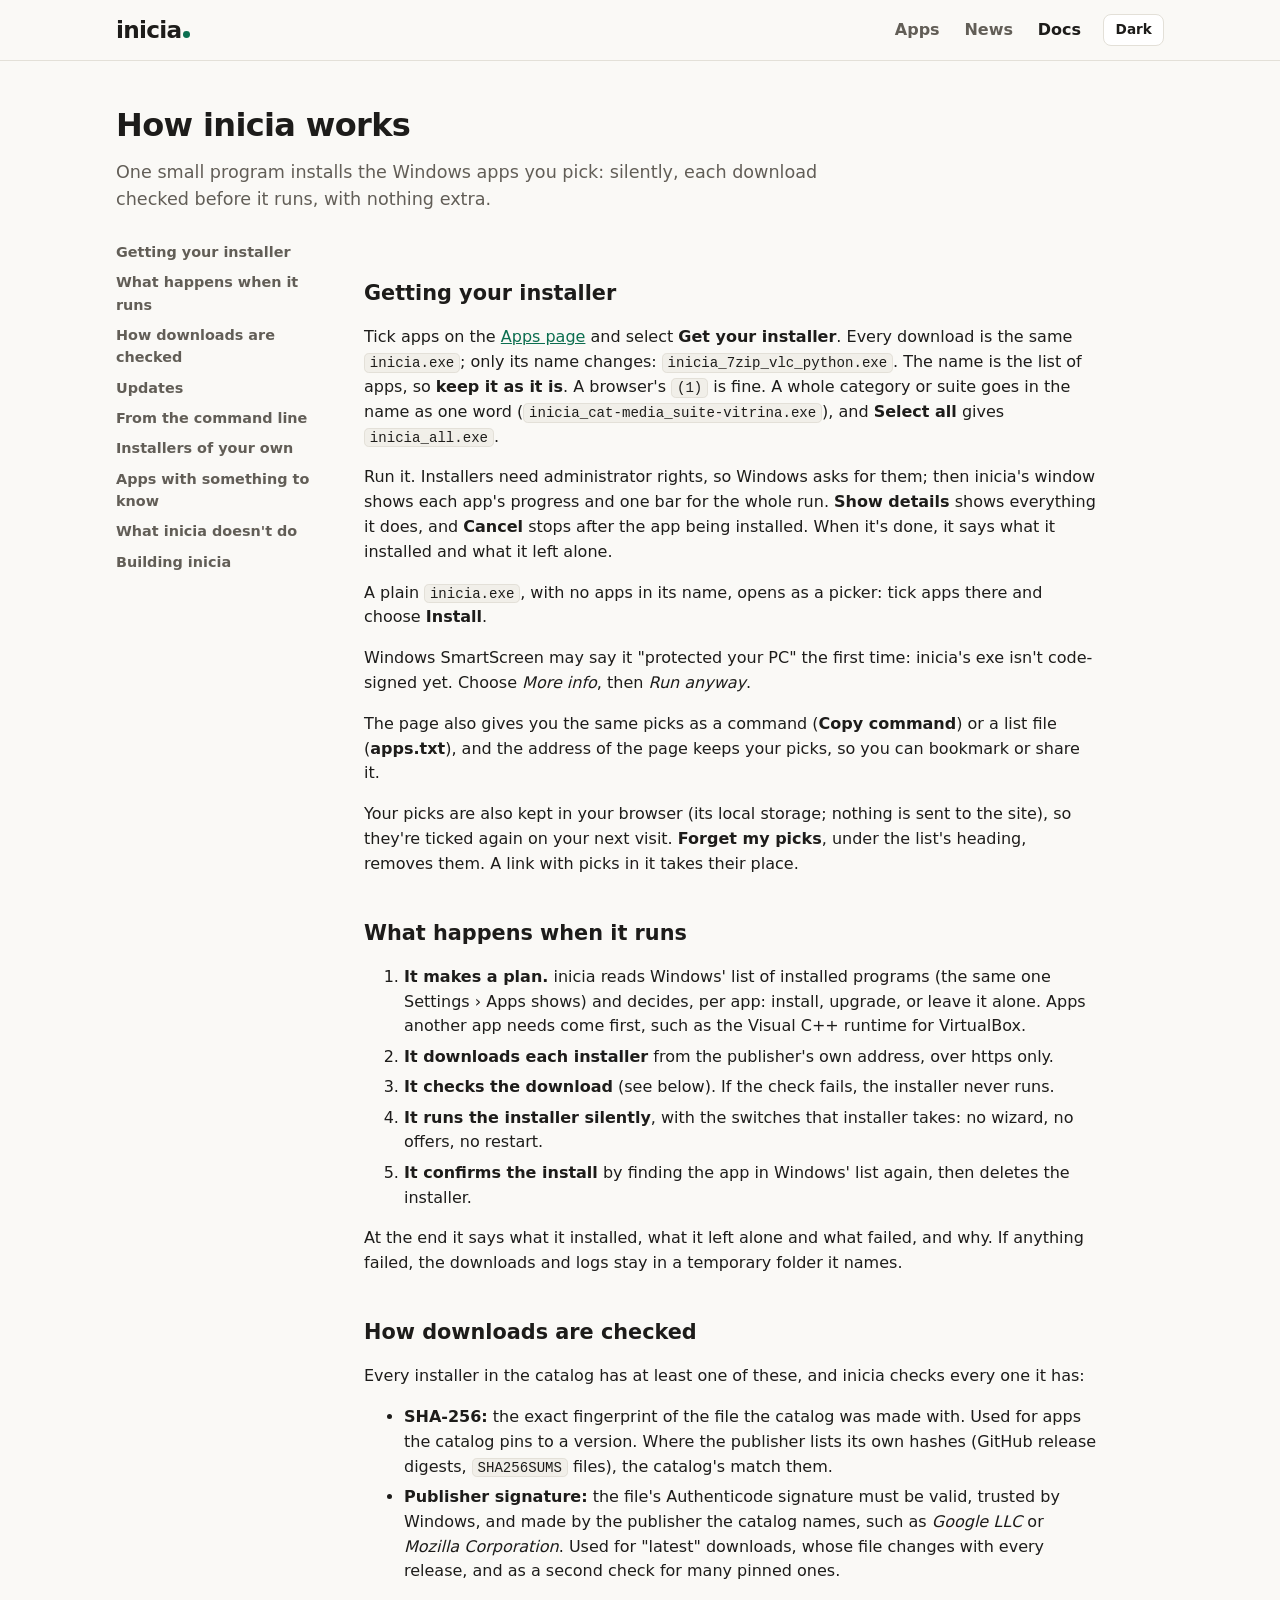
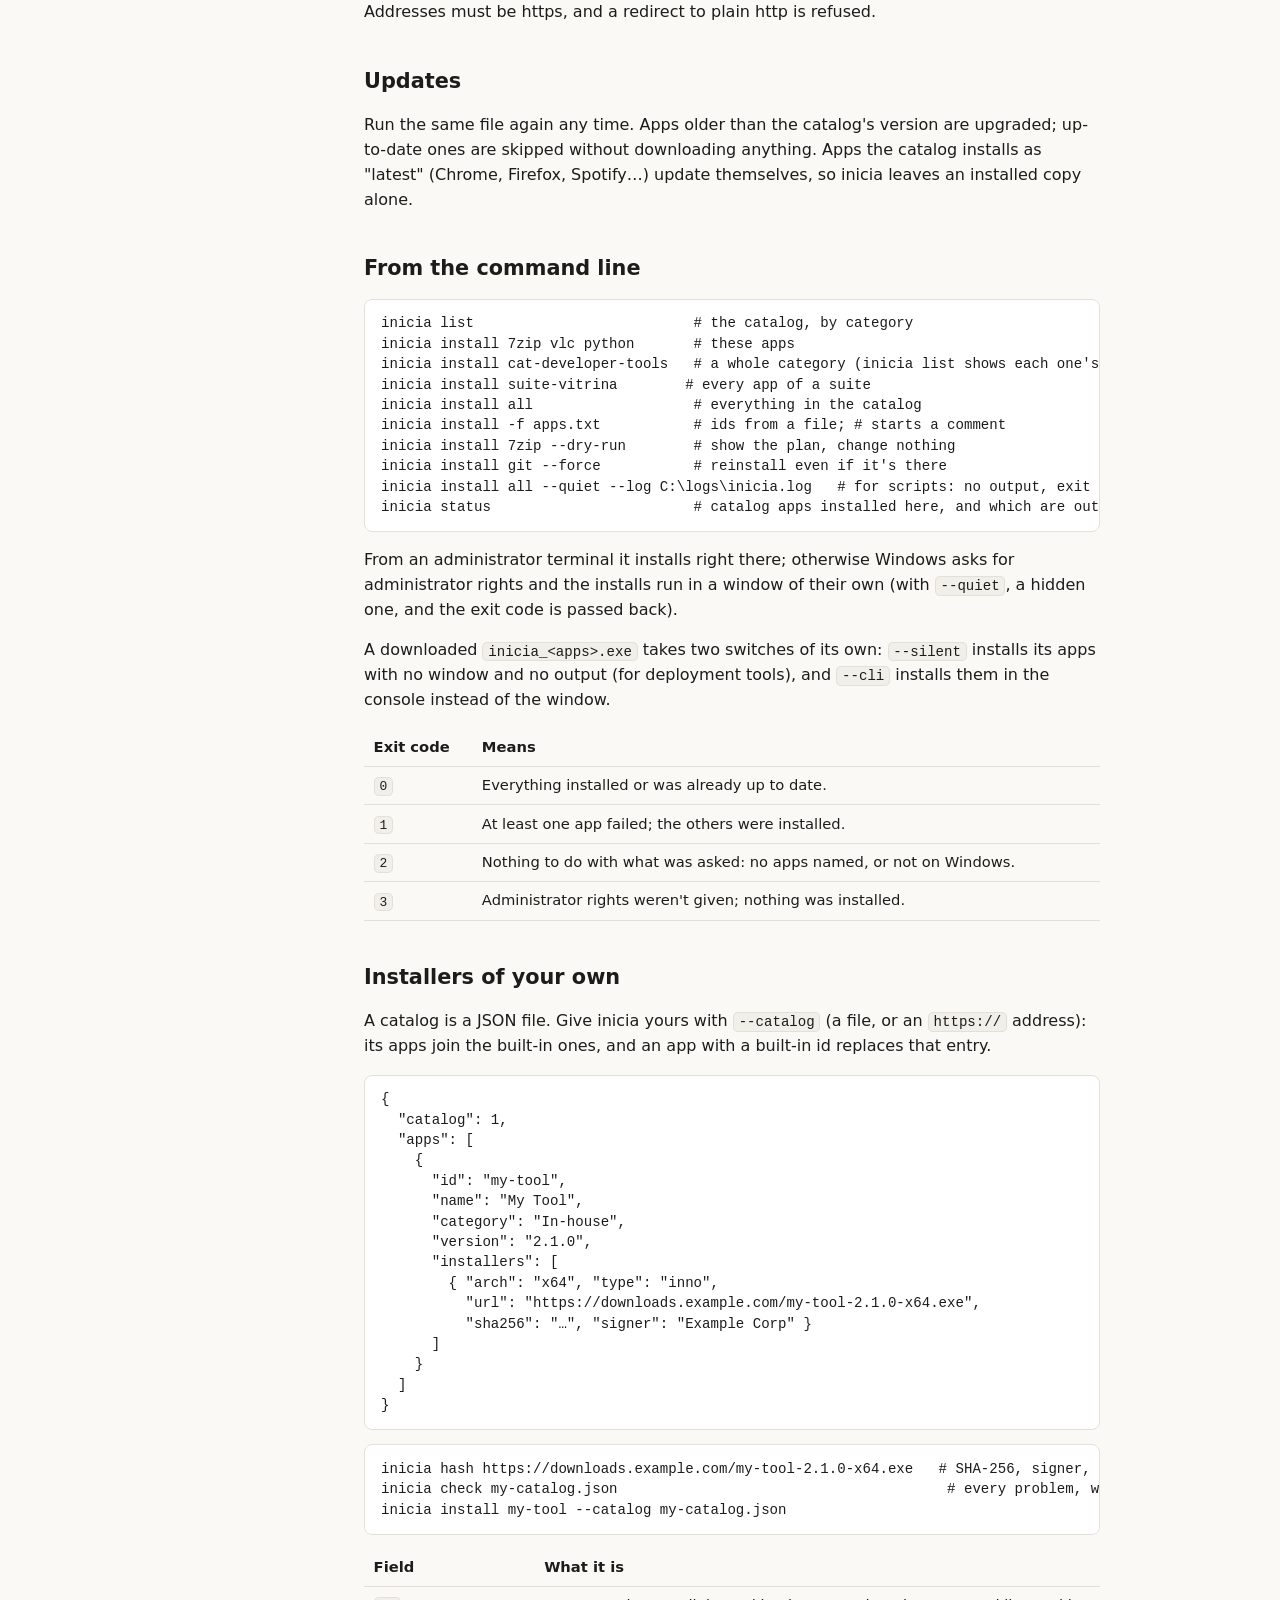
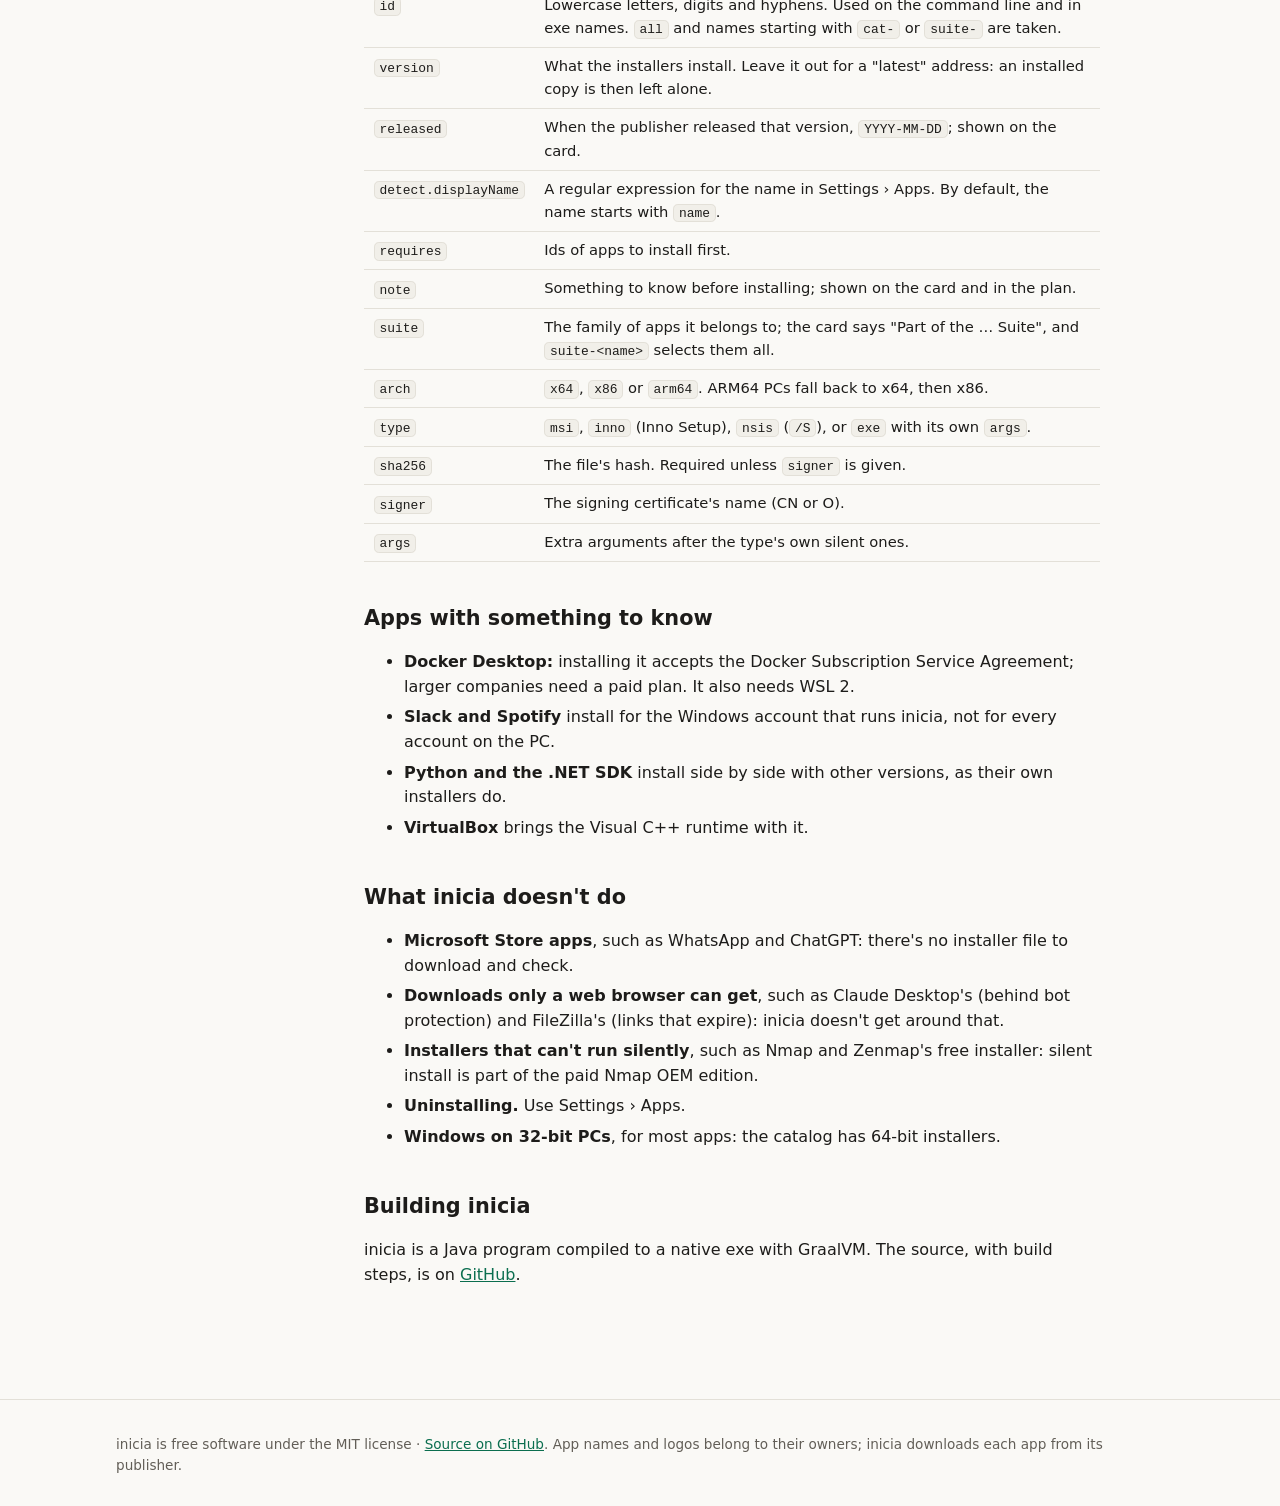
==== web/docs.html @ 5c9944e4 "Add a window, 25 more apps, and a fuller website The window is now the default: a double-clicked ini" ====
<!doctype html>
<html lang="en">
<head>
  <meta charset="utf-8">
  <meta name="viewport" content="width=device-width, initial-scale=1">
  <title>Docs · inicia</title>
  <meta name="description" content="How inicia picks, checks and installs Windows apps, and how to add installers of your own.">
  <script src="theme.js"></script>
  <link rel="stylesheet" href="site.css">
</head>
<body>
  <header class="site-header">
    <div class="wrap header-inner">
      <a class="wordmark" href="./">inicia</a>
      <nav aria-label="Site">
        <a href="./">Apps</a>
        <a href="news.html">News</a>
        <a href="docs.html" aria-current="page">Docs</a>
        <button type="button" class="theme-toggle" data-theme-toggle aria-label="Switch to dark theme">Dark</button>
      </nav>
    </div>
  </header>

  <main class="page">
    <div class="wrap">
      <h1>How inicia works</h1>
      <p class="lede">One small program installs the Windows apps you pick: silently, each download
        checked before it runs, with nothing extra.</p>

      <div class="docs-layout">
        <nav class="toc" aria-label="On this page">
          <ol>
            <li><a href="#get">Getting your installer</a></li>
            <li><a href="#run">What happens when it runs</a></li>
            <li><a href="#checks">How downloads are checked</a></li>
            <li><a href="#updates">Updates</a></li>
            <li><a href="#cli">From the command line</a></li>
            <li><a href="#own">Installers of your own</a></li>
            <li><a href="#notes">Apps with something to know</a></li>
            <li><a href="#limits">What inicia doesn't do</a></li>
            <li><a href="#build">Building inicia</a></li>
          </ol>
        </nav>

        <article class="prose">
          <h2 id="get">Getting your installer</h2>
          <p>Tick apps on the <a href="./">Apps page</a> and select <strong>Get your
            installer</strong>. Every download is the same <code>inicia.exe</code>; only its name
            changes: <code>inicia_7zip_vlc_python.exe</code>. The name is the list of apps, so
            <strong>keep it as it is</strong>. A browser's <code> (1)</code> is fine. A whole
            category or suite goes in the name as one word (<code>inicia_cat-media_suite-vitrina.exe</code>), and
            <strong>Select all</strong> gives <code>inicia_all.exe</code>.</p>
          <p>Run it. Installers need administrator rights, so Windows asks for them; then inicia's
            window shows each app's progress and one bar for the whole run. <strong>Show
            details</strong> shows everything it does, and <strong>Cancel</strong> stops after the
            app being installed. When it's done, it says what it installed and what it left alone.</p>
          <p>A plain <code>inicia.exe</code>, with no apps in its name, opens as a picker: tick
            apps there and choose <strong>Install</strong>.</p>
          <p>Windows SmartScreen may say it "protected your PC" the first time: inicia's exe isn't
            code-signed yet. Choose <em>More info</em>, then <em>Run anyway</em>.</p>
          <p>The page also gives you the same picks as a command (<strong>Copy command</strong>) or
            a list file (<strong>apps.txt</strong>), and the address of the page keeps your picks,
            so you can bookmark or share it.</p>
          <p>Your picks are also kept in your browser (its local storage; nothing is sent to the
            site), so they're ticked again on your next visit. <strong>Forget my picks</strong>, under
            the list's heading, removes them. A link with picks in it takes their place.</p>

          <h2 id="run">What happens when it runs</h2>
          <ol>
            <li><strong>It makes a plan.</strong> inicia reads Windows' list of installed programs
              (the same one Settings › Apps shows) and decides, per app: install, upgrade, or leave
              it alone. Apps another app needs come first, such as the Visual C++ runtime for
              VirtualBox.</li>
            <li><strong>It downloads each installer</strong> from the publisher's own address, over
              https only.</li>
            <li><strong>It checks the download</strong> (see below). If the check fails, the
              installer never runs.</li>
            <li><strong>It runs the installer silently</strong>, with the switches that installer
              takes: no wizard, no offers, no restart.</li>
            <li><strong>It confirms the install</strong> by finding the app in Windows' list again,
              then deletes the installer.</li>
          </ol>
          <p>At the end it says what it installed, what it left alone and what failed, and why.
            If anything failed, the downloads and logs stay in a temporary folder it names.</p>

          <h2 id="checks">How downloads are checked</h2>
          <p>Every installer in the catalog has at least one of these, and inicia checks every one
            it has:</p>
          <ul>
            <li><strong>SHA-256:</strong> the exact fingerprint of the file the catalog was made
              with. Used for apps the catalog pins to a version. Where the publisher lists its own
              hashes (GitHub release digests, <code>SHA256SUMS</code> files), the catalog's match
              them.</li>
            <li><strong>Publisher signature:</strong> the file's Authenticode signature must be
              valid, trusted by Windows, and made by the publisher the catalog names, such as
              <em>Google LLC</em> or <em>Mozilla Corporation</em>. Used for "latest" downloads,
              whose file changes with every release, and as a second check for many pinned
              ones.</li>
          </ul>
          <p>Addresses must be https, and a redirect to plain http is refused.</p>

          <h2 id="updates">Updates</h2>
          <p>Run the same file again any time. Apps older than the catalog's version are
            upgraded; up-to-date ones are skipped without downloading anything. Apps the catalog
            installs as "latest" (Chrome, Firefox, Spotify…) update themselves, so inicia leaves
            an installed copy alone.</p>

          <h2 id="cli">From the command line</h2>
          <pre><code>inicia list                          # the catalog, by category
inicia install 7zip vlc python       # these apps
inicia install cat-developer-tools   # a whole category (inicia list shows each one's name)
inicia install suite-vitrina        # every app of a suite
inicia install all                   # everything in the catalog
inicia install -f apps.txt           # ids from a file; # starts a comment
inicia install 7zip --dry-run        # show the plan, change nothing
inicia install git --force           # reinstall even if it's there
inicia install all --quiet --log C:\logs\inicia.log   # for scripts: no output, exit code 0 when all went well
inicia status                        # catalog apps installed here, and which are out of date</code></pre>
          <p>From an administrator terminal it installs right there; otherwise Windows asks for
            administrator rights and the installs run in a window of their own (with
            <code>--quiet</code>, a hidden one, and the exit code is passed back).</p>
          <p>A downloaded <code>inicia_&lt;apps&gt;.exe</code> takes two switches of its own:
            <code>--silent</code> installs its apps with no window and no output (for deployment
            tools), and <code>--cli</code> installs them in the console instead of the window.</p>
          <table>
            <thead><tr><th>Exit code</th><th>Means</th></tr></thead>
            <tbody>
              <tr><td><code>0</code></td><td>Everything installed or was already up to date.</td></tr>
              <tr><td><code>1</code></td><td>At least one app failed; the others were installed.</td></tr>
              <tr><td><code>2</code></td><td>Nothing to do with what was asked: no apps named, or not on Windows.</td></tr>
              <tr><td><code>3</code></td><td>Administrator rights weren't given; nothing was installed.</td></tr>
            </tbody>
          </table>

          <h2 id="own">Installers of your own</h2>
          <p>A catalog is a JSON file. Give inicia yours with <code>--catalog</code> (a file, or
            an <code>https://</code> address): its apps join the built-in ones, and an app with a
            built-in id replaces that entry.</p>
          <pre><code>{
  "catalog": 1,
  "apps": [
    {
      "id": "my-tool",
      "name": "My Tool",
      "category": "In-house",
      "version": "2.1.0",
      "installers": [
        { "arch": "x64", "type": "inno",
          "url": "https://downloads.example.com/my-tool-2.1.0-x64.exe",
          "sha256": "…", "signer": "Example Corp" }
      ]
    }
  ]
}</code></pre>
          <pre><code>inicia hash https://downloads.example.com/my-tool-2.1.0-x64.exe   # SHA-256, signer, an entry to start from
inicia check my-catalog.json                                       # every problem, with where it is
inicia install my-tool --catalog my-catalog.json</code></pre>
          <table>
            <thead><tr><th>Field</th><th>What it is</th></tr></thead>
            <tbody>
              <tr><td><code>id</code></td><td>Lowercase letters, digits and hyphens. Used on the command line and in exe names. <code>all</code> and names starting with <code>cat-</code> or <code>suite-</code> are taken.</td></tr>
              <tr><td><code>version</code></td><td>What the installers install. Leave it out for a "latest" address: an installed copy is then left alone.</td></tr>
              <tr><td><code>released</code></td><td>When the publisher released that version, <code>YYYY-MM-DD</code>; shown on the card.</td></tr>
              <tr><td><code>detect.displayName</code></td><td>A regular expression for the name in Settings › Apps. By default, the name starts with <code>name</code>.</td></tr>
              <tr><td><code>requires</code></td><td>Ids of apps to install first.</td></tr>
              <tr><td><code>note</code></td><td>Something to know before installing; shown on the card and in the plan.</td></tr>
              <tr><td><code>suite</code></td><td>The family of apps it belongs to; the card says "Part of the … Suite", and <code>suite-&lt;name&gt;</code> selects them all.</td></tr>
              <tr><td><code>arch</code></td><td><code>x64</code>, <code>x86</code> or <code>arm64</code>. ARM64 PCs fall back to x64, then x86.</td></tr>
              <tr><td><code>type</code></td><td><code>msi</code>, <code>inno</code> (Inno Setup), <code>nsis</code> (<code>/S</code>), or <code>exe</code> with its own <code>args</code>.</td></tr>
              <tr><td><code>sha256</code></td><td>The file's hash. Required unless <code>signer</code> is given.</td></tr>
              <tr><td><code>signer</code></td><td>The signing certificate's name (CN or O).</td></tr>
              <tr><td><code>args</code></td><td>Extra arguments after the type's own silent ones.</td></tr>
            </tbody>
          </table>

          <h2 id="notes">Apps with something to know</h2>
          <ul>
            <li><strong>Docker Desktop:</strong> installing it accepts the Docker Subscription
              Service Agreement; larger companies need a paid plan. It also needs WSL 2.</li>
            <li><strong>Slack and Spotify</strong> install for the Windows account that runs
              inicia, not for every account on the PC.</li>
            <li><strong>Python and the .NET SDK</strong> install side by side with other versions,
              as their own installers do.</li>
            <li><strong>VirtualBox</strong> brings the Visual C++ runtime with it.</li>
          </ul>

          <h2 id="limits">What inicia doesn't do</h2>
          <ul>
            <li><strong>Microsoft Store apps</strong>, such as WhatsApp and ChatGPT: there's no
              installer file to download and check.</li>
            <li><strong>Downloads only a web browser can get</strong>, such as Claude Desktop's (behind bot
              protection) and FileZilla's (links that expire): inicia doesn't get around that.</li>
            <li><strong>Installers that can't run silently</strong>, such as Nmap and Zenmap's free
              installer: silent install is part of the paid Nmap OEM edition.</li>
            <li><strong>Uninstalling.</strong> Use Settings › Apps.</li>
            <li><strong>Windows on 32-bit PCs</strong>, for most apps: the catalog has 64-bit
              installers.</li>
          </ul>

          <h2 id="build">Building inicia</h2>
          <p>inicia is a Java program compiled to a native exe with GraalVM. The source, with
            build steps, is on <a href="https://github.com/adriandeleon/inicia">GitHub</a>.</p>
        </article>
      </div>
    </div>
  </main>

  <footer class="site-footer">
    <div class="wrap">
      <p>inicia is free software under the MIT license ·
        <a href="https://github.com/adriandeleon/inicia">Source on GitHub</a>.
        App names and logos belong to their owners; inicia downloads each app from its publisher.</p>
    </div>
  </footer>
</body>
</html>
---- web/site.css ----
/* Light by default; [data-theme="dark"] when the visitor picks it (theme.js). */
:root {
  color-scheme: light;
  --bg: #faf9f6;
  --bg-band: #f1efe9;
  --surface: #ffffff;
  --text: #1d1c1a;
  --muted: #625e57;
  --line: #e3e0d8;
  --accent: #0b6e4f;
  --accent-hover: #095c42;
  --accent-text: #ffffff;
  --accent-soft: #e6f2ec;
  --warn: #8a5a00;
  --focus: #1a73e8;
  --pill-text: #4b3a8c;
  --pill-bg: #efebfa;
  --pill-line: #ddd5f3;
  --shadow: 0 1px 2px rgb(0 0 0 / 0.04), 0 8px 24px rgb(0 0 0 / 0.06);
  font-family: system-ui, -apple-system, "Segoe UI", Roboto, sans-serif;
  line-height: 1.55;
}

:root[data-theme="dark"] {
  color-scheme: dark;
  --bg: #151514;
  --bg-band: #1b1b19;
  --surface: #20201e;
  --text: #ecebe8;
  --muted: #a3a09a;
  --line: #34332f;
  --accent: #3fbf8f;
  --accent-hover: #5fd3a6;
  --accent-text: #0c1a14;
  --accent-soft: #1c3229;
  --warn: #e0b45a;
  --focus: #8ab4f8;
  --pill-text: #c9bdf5;
  --pill-bg: #2a2440;
  --pill-line: #3b3360;
  --shadow: none;
}

* { box-sizing: border-box; }

body {
  margin: 0;
  background: var(--bg);
  color: var(--text);
}

body:has(.bar) { padding-bottom: 6rem; }

a { color: var(--accent); }
a:hover { color: var(--accent-hover); }

.wrap {
  max-width: 68rem;
  margin: 0 auto;
  padding: 0 1.25rem;
}

/* header */

.site-header {
  border-bottom: 1px solid var(--line);
  background: var(--bg);
}

.header-inner {
  display: flex;
  align-items: center;
  justify-content: space-between;
  gap: 1rem;
  min-height: 3.75rem;
}

.wordmark {
  font-size: 1.45rem;
  font-weight: 750;
  letter-spacing: -0.03em;
  color: var(--text);
  text-decoration: none;
}

.wordmark::after {
  content: "";
  display: inline-block;
  width: 0.3em;
  height: 0.3em;
  margin-left: 0.08em;
  border-radius: 50%;
  background: var(--accent);
}

.wordmark:hover { color: var(--text); }

nav { display: flex; align-items: center; gap: 0.25rem; }

nav a {
  color: var(--muted);
  text-decoration: none;
  font-weight: 550;
  padding: 0.35rem 0.65rem;
  border-radius: 0.4rem;
}

nav a:hover { color: var(--text); background: var(--bg-band); }
nav a[aria-current="page"] { color: var(--text); }

.theme-toggle {
  margin-left: 0.5rem;
  font-size: 0.85rem;
  padding: 0.3rem 0.7rem;
  background: var(--surface);
  color: var(--text);
}

/* hero */

.hero {
  background: var(--bg-band);
  border-bottom: 1px solid var(--line);
  padding: 3rem 0 3.25rem;
}

.hero-inner {
  display: grid;
  grid-template-columns: minmax(0, 5fr) minmax(0, 6fr);
  gap: 2.5rem;
  align-items: center;
}

.hero h1 {
  font-size: clamp(2rem, 4vw, 2.9rem);
  line-height: 1.1;
  letter-spacing: -0.025em;
  margin: 0 0 1rem;
}

.lede {
  color: var(--muted);
  font-size: 1.1rem;
  margin: 0 0 1.5rem;
}

.hero-actions { display: flex; gap: 0.6rem; flex-wrap: wrap; margin: 0; }

.hero-shot { margin: 0; }

.hero-shot img {
  display: block;
  width: 100%;
  height: auto;
  border-radius: 0.6rem;
  box-shadow: 0 2px 6px rgb(0 0 0 / 0.08), 0 18px 48px rgb(0 0 0 / 0.16);
}

.hero-shot figcaption {
  margin-top: 0.6rem;
  font-size: 0.8rem;
  color: var(--muted);
  text-align: right;
}

@media (max-width: 52rem) {
  .hero-inner { grid-template-columns: 1fr; }
}

/* picker */

.section-title {
  font-size: 1.35rem;
  letter-spacing: -0.01em;
  margin: 2.5rem 0 0.25rem;
  scroll-margin-top: 1rem;
}

.section-head {
  display: flex;
  align-items: flex-end;
  justify-content: space-between;
  gap: 1rem;
  flex-wrap: wrap;
  margin-top: 2.5rem;
}

.section-head .section-title { margin: 0; }
.bulk { display: flex; gap: 0.5rem; }
.bulk[hidden] { display: none; }

button.small { font-size: 0.85rem; padding: 0.35rem 0.75rem; }

.suite-button, .suite-button:hover {
  color: var(--pill-text);
  background: var(--pill-bg);
  border-color: var(--pill-line);
}

.status { color: var(--muted); }

.saved { margin: 0.5rem 0 0; font-size: 0.88rem; color: var(--muted); }
.saved[hidden] { display: none; }
.saved .link-button { font-size: inherit; }

.category legend {
  display: flex;
  width: 100%;
  align-items: baseline;
  justify-content: space-between;
  gap: 0.5rem;
}

.link-button {
  font: inherit;
  font-size: 0.78rem;
  font-weight: 600;
  letter-spacing: 0;
  text-transform: none;
  color: var(--accent);
  background: none;
  border: 0;
  padding: 0.1rem 0.25rem;
  border-radius: 0.3rem;
}

.link-button:hover { color: var(--accent-hover); background: var(--bg-band); }

.pill {
  justify-self: start;
  margin-top: 0.25rem;
  padding: 0.1rem 0.55rem;
  border-radius: 999px;
  font-size: 0.72rem;
  font-weight: 600;
  color: var(--pill-text);
  background: var(--pill-bg);
  border: 1px solid var(--pill-line);
}

/* categories flow into columns, so short ones sit side by side instead of leaving empty rows */
.apps {
  columns: 3 19rem;
  column-gap: 1.25rem;
  margin-top: 0.5rem;
}

.category {
  border: 0;
  margin: 0;
  padding: 1.25rem 0 0;
  break-inside: avoid;
}

.category legend {
  padding: 0;
  margin-bottom: 0.6rem;
  font-size: 0.78rem;
  font-weight: 650;
  letter-spacing: 0.07em;
  text-transform: uppercase;
  color: var(--muted);
}

.grid {
  display: grid;
  gap: 0.5rem;
}

.app {
  position: relative;
  display: flex;
  gap: 0.75rem;
  align-items: flex-start;
  padding: 0.8rem 0.9rem;
  background: var(--surface);
  border: 1px solid var(--line);
  border-radius: 0.65rem;
  cursor: pointer;
  transition: border-color 0.1s, background 0.1s;
}

.app:hover { border-color: var(--muted); }

.app:has(input:checked) {
  border-color: var(--accent);
  background: var(--accent-soft);
}

.app:has(input:focus-visible) {
  outline: 2px solid var(--focus);
  outline-offset: 2px;
}

.app input {
  width: 1.1rem;
  height: 1.1rem;
  margin: 0.55rem 0 0;
  accent-color: var(--accent);
  flex: none;
}

.app-icon {
  width: 2.25rem;
  height: 2.25rem;
  flex: none;
  border-radius: 0.45rem;
  object-fit: contain;
}

.app-icon.monogram {
  display: grid;
  place-items: center;
  background: var(--bg-band);
  color: var(--muted);
  font-weight: 700;
}

.app-text { display: grid; gap: 0.1rem; min-width: 0; padding-right: 1.4rem; }
.app-name { font-weight: 620; }
.app-desc { color: var(--muted); font-size: 0.88rem; }
.app-meta { color: var(--muted); font-size: 0.76rem; font-variant-numeric: tabular-nums; }
.app-extra { font-size: 0.78rem; color: var(--muted); }
.app-extra.warn { color: var(--warn); }

.app-home {
  position: absolute;
  top: 0.55rem;
  right: 0.55rem;
  width: 1.5rem;
  height: 1.5rem;
  display: grid;
  place-items: center;
  border-radius: 0.35rem;
  color: var(--muted);
  text-decoration: none;
  font-size: 0.9rem;
}

.app-home:hover { background: var(--bg-band); color: var(--text); }
.app-home:focus-visible { outline: 2px solid var(--focus); }

/* bottom bar */

.bar {
  position: fixed;
  inset: auto 0 0 0;
  background: color-mix(in srgb, var(--bg) 90%, transparent);
  backdrop-filter: blur(8px);
  border-top: 1px solid var(--line);
  padding: 0.85rem 0;
}

.bar-inner {
  display: flex;
  gap: 1rem;
  align-items: center;
  justify-content: space-between;
  flex-wrap: wrap;
}

.count { margin: 0; font-weight: 600; font-variant-numeric: tabular-nums; }

/* on a phone the bar stays one row: the command and apps.txt are for a Windows PC anyway */
@media (max-width: 40rem) {
  #copy, #list { display: none; }
  .bar-inner { flex-wrap: nowrap; }
}
.actions { display: flex; gap: 0.5rem; flex-wrap: wrap; }
.note { margin: 0.5rem auto 0; color: var(--muted); font-size: 0.9rem; }

/* buttons */

button, .button {
  font: inherit;
  font-weight: 600;
  font-size: 0.95rem;
  padding: 0.55rem 1rem;
  border-radius: 0.5rem;
  border: 1px solid var(--line);
  cursor: pointer;
  text-decoration: none;
  display: inline-block;
}

button:focus-visible, .button:focus-visible {
  outline: 2px solid var(--focus);
  outline-offset: 2px;
}

.primary, .primary:hover {
  background: var(--accent);
  border-color: var(--accent);
  color: var(--accent-text);
}

.primary:hover { background: var(--accent-hover); border-color: var(--accent-hover); }

.secondary, .secondary:hover {
  background: var(--surface);
  color: var(--text);
}

button:disabled, .button[aria-disabled="true"] {
  opacity: 0.45;
  cursor: not-allowed;
}

/* prose pages: news and docs */

.page { padding: 2.5rem 0 3rem; }
.page h1 { font-size: 2rem; letter-spacing: -0.02em; margin: 0 0 0.5rem; }
.page > .wrap > .lede { max-width: 44rem; }

.prose { max-width: 46rem; }
.prose h2 { font-size: 1.3rem; margin: 2.5rem 0 0.5rem; scroll-margin-top: 1rem; }
.prose h3 { font-size: 1.05rem; margin: 1.75rem 0 0.4rem; }
.prose p, .prose li { color: var(--text); }
.prose li { margin-bottom: 0.35rem; }

.docs-layout {
  display: grid;
  grid-template-columns: 13rem minmax(0, 1fr);
  gap: 2.5rem;
  align-items: start;
}

.toc {
  position: sticky;
  top: 1rem;
  font-size: 0.9rem;
}

.toc ol { list-style: none; padding: 0; margin: 0; }
.toc a { display: block; padding: 0.25rem 0; color: var(--muted); text-decoration: none; }
.toc a:hover { color: var(--text); }

@media (max-width: 52rem) {
  .docs-layout { grid-template-columns: 1fr; }
  .toc { position: static; }
}

code, pre {
  font-family: ui-monospace, "Cascadia Code", Consolas, monospace;
  font-size: 0.88em;
}

code {
  background: var(--bg-band);
  border: 1px solid var(--line);
  border-radius: 0.3rem;
  padding: 0.05rem 0.3rem;
}

pre {
  background: var(--surface);
  border: 1px solid var(--line);
  border-radius: 0.5rem;
  padding: 0.85rem 1rem;
  overflow-x: auto;
  line-height: 1.45;
}

pre code { background: none; border: 0; padding: 0; font-size: 1em; }

table { border-collapse: collapse; width: 100%; font-size: 0.92rem; margin: 0.75rem 0; }
th, td { text-align: left; vertical-align: top; padding: 0.45rem 0.6rem; border-bottom: 1px solid var(--line); }
th { font-weight: 620; }

.news-list { list-style: none; padding: 0; margin: 1.5rem 0 0; max-width: 50rem; }

.news-item {
  border-top: 1px solid var(--line);
  padding: 1.5rem 0;
}

.news-item time { font-size: 0.85rem; color: var(--muted); font-variant-numeric: tabular-nums; }
.news-item h2 { font-size: 1.25rem; margin: 0.2rem 0 0.4rem; }
.news-item p { margin: 0 0 0.9rem; }

.news-apps {
  list-style: none;
  padding: 0;
  margin: 0;
  display: grid;
  grid-template-columns: repeat(auto-fill, minmax(14rem, 1fr));
  gap: 0.4rem 1rem;
}

.news-apps li { display: flex; align-items: center; gap: 0.55rem; }
.news-apps .app-icon { width: 1.6rem; height: 1.6rem; font-size: 0.8rem; }
.news-apps .version { color: var(--muted); font-size: 0.85rem; }

/* footer */

.site-footer {
  border-top: 1px solid var(--line);
  margin-top: 3rem;
  padding: 1.25rem 0;
  color: var(--muted);
  font-size: 0.85rem;
}
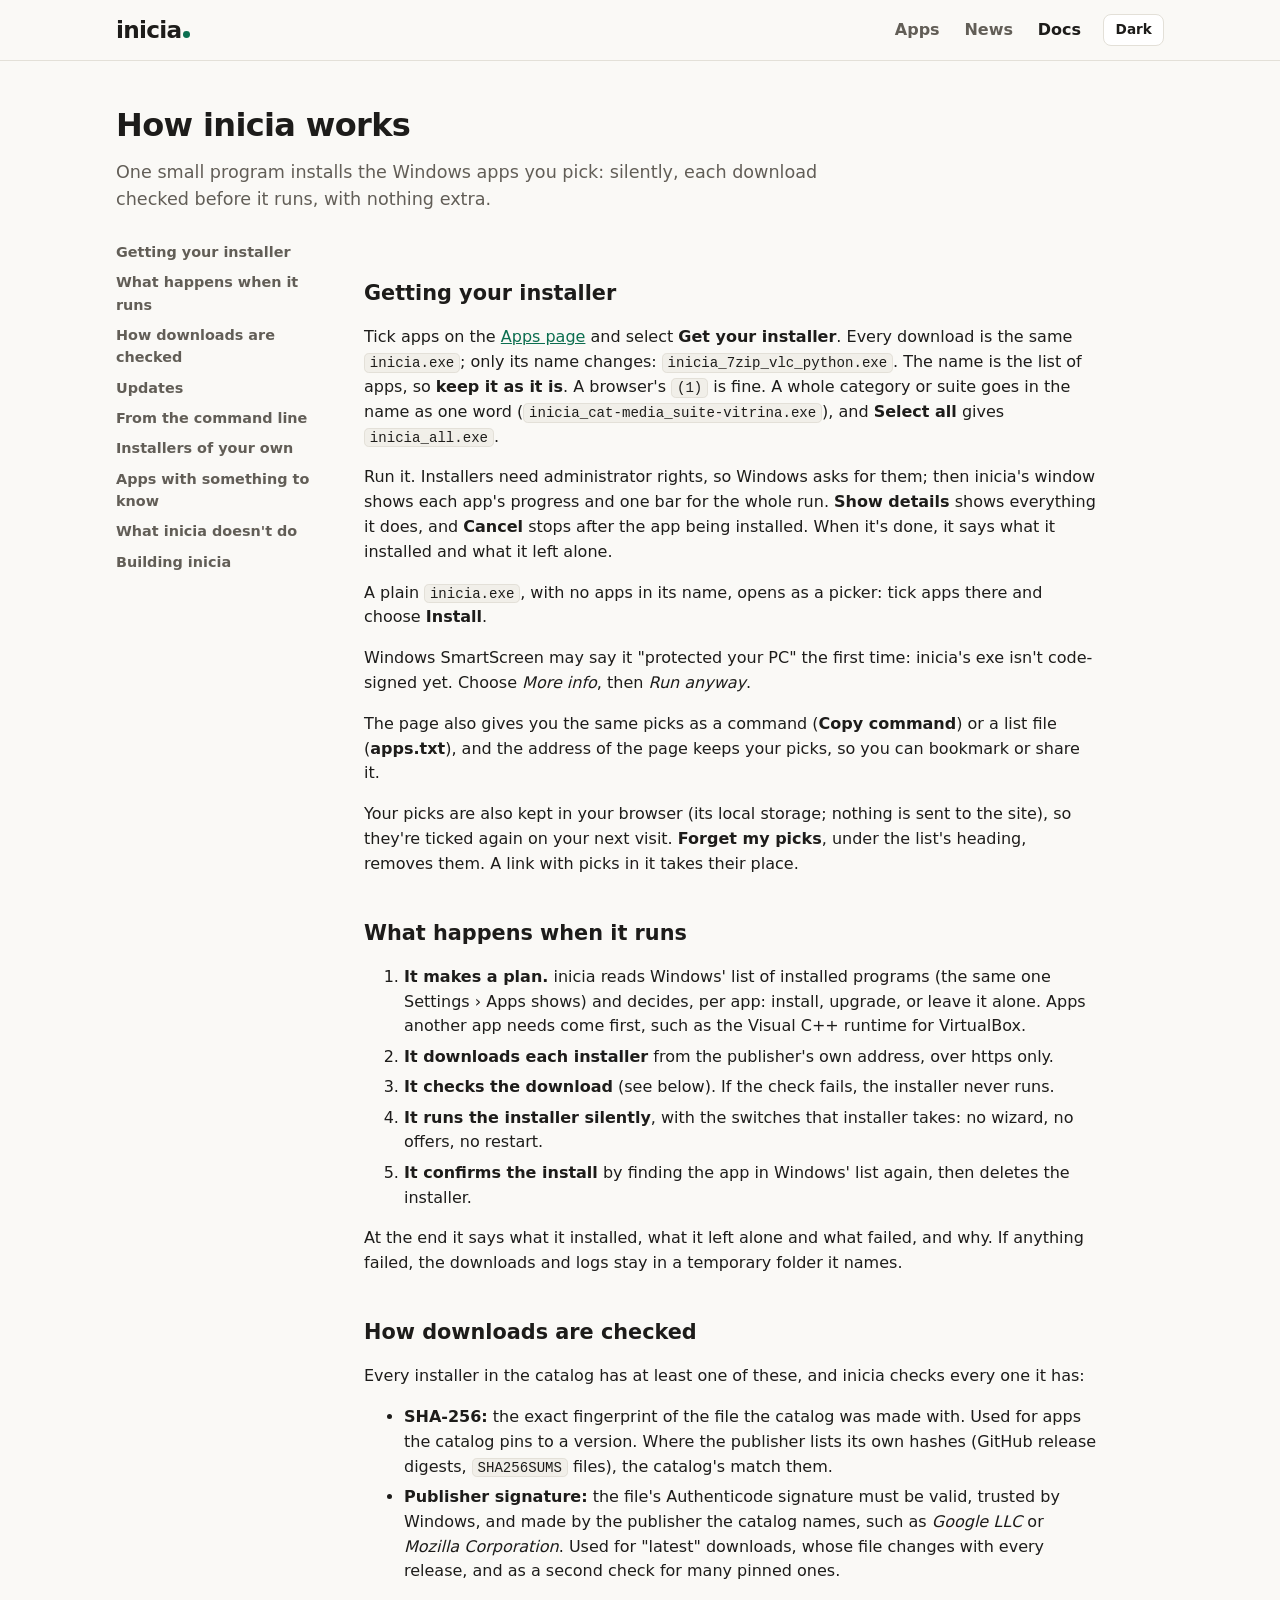
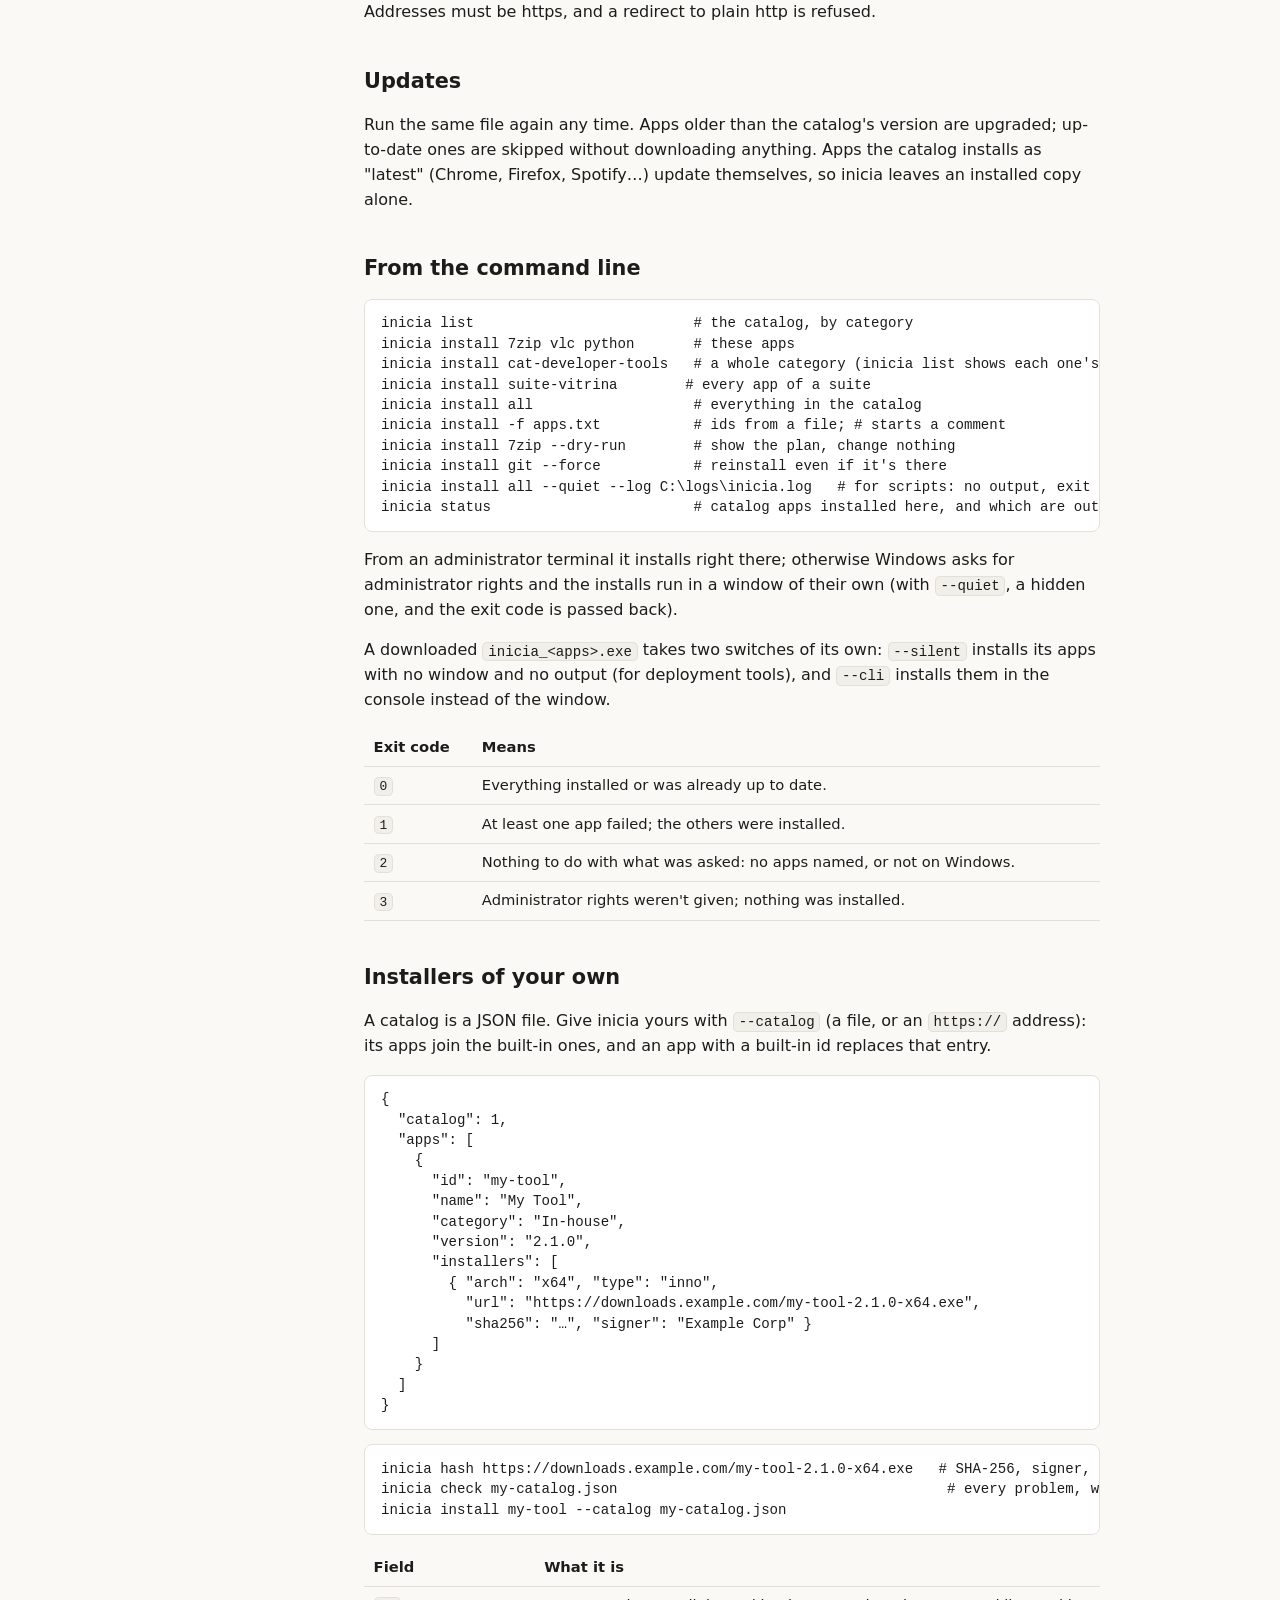
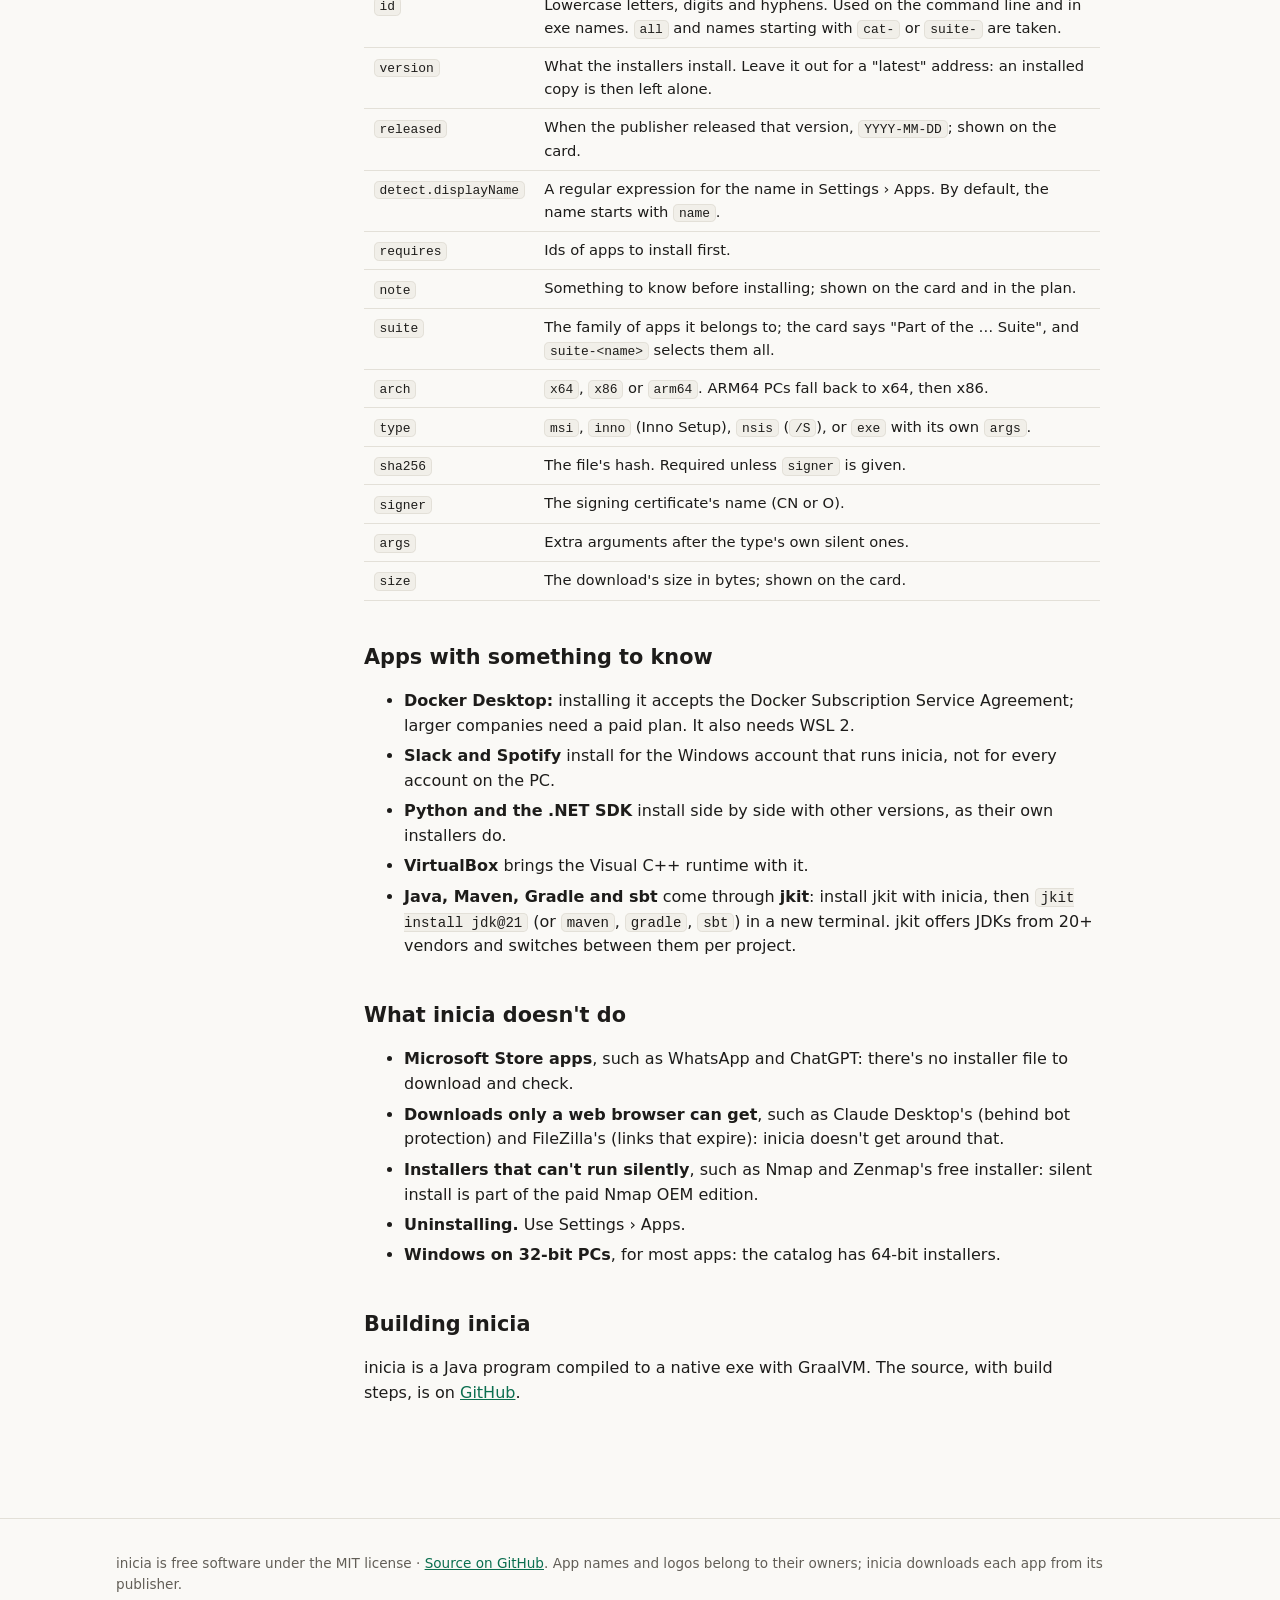
==== commit 5ab9a6ad: "Add jkit, and show each download's size jkit 0.6.0 ships a Windows MSI, so it joins the catalog as a" ====
--- a/web/docs.html
+++ b/web/docs.html
@@ -170,6 +170,7 @@
               <tr><td><code>sha256</code></td><td>The file's hash. Required unless <code>signer</code> is given.</td></tr>
               <tr><td><code>signer</code></td><td>The signing certificate's name (CN or O).</td></tr>
               <tr><td><code>args</code></td><td>Extra arguments after the type's own silent ones.</td></tr>
+              <tr><td><code>size</code></td><td>The download's size in bytes; shown on the card.</td></tr>
             </tbody>
           </table>
 
@@ -182,6 +183,10 @@
             <li><strong>Python and the .NET SDK</strong> install side by side with other versions,
               as their own installers do.</li>
             <li><strong>VirtualBox</strong> brings the Visual C++ runtime with it.</li>
+            <li><strong>Java, Maven, Gradle and sbt</strong> come through <strong>jkit</strong>:
+              install jkit with inicia, then <code>jkit install jdk@21</code> (or
+              <code>maven</code>, <code>gradle</code>, <code>sbt</code>) in a new terminal. jkit
+              offers JDKs from 20+ vendors and switches between them per project.</li>
           </ul>
 
           <h2 id="limits">What inicia doesn't do</h2>
--- a/web/site.css
+++ b/web/site.css
@@ -321,6 +321,33 @@
 .app-desc { color: var(--muted); font-size: 0.88rem; }
 .app-meta { color: var(--muted); font-size: 0.76rem; font-variant-numeric: tabular-nums; }
 .app-extra { font-size: 0.78rem; color: var(--muted); }
+
+.app-size {
+  display: flex;
+  align-items: center;
+  gap: 0.45rem;
+  font-size: 0.76rem;
+  color: var(--muted);
+  font-variant-numeric: tabular-nums;
+}
+
+.size-bar {
+  flex: none;
+  width: 3.5rem;
+  height: 0.3rem;
+  border-radius: 999px;
+  background: var(--line);
+  overflow: hidden;
+}
+
+.size-bar > span {
+  display: block;
+  height: 100%;
+  border-radius: inherit;
+  background: var(--muted);
+}
+
+.app:has(input:checked) .size-bar > span { background: var(--accent); }
 .app-extra.warn { color: var(--warn); }
 
 .app-home {
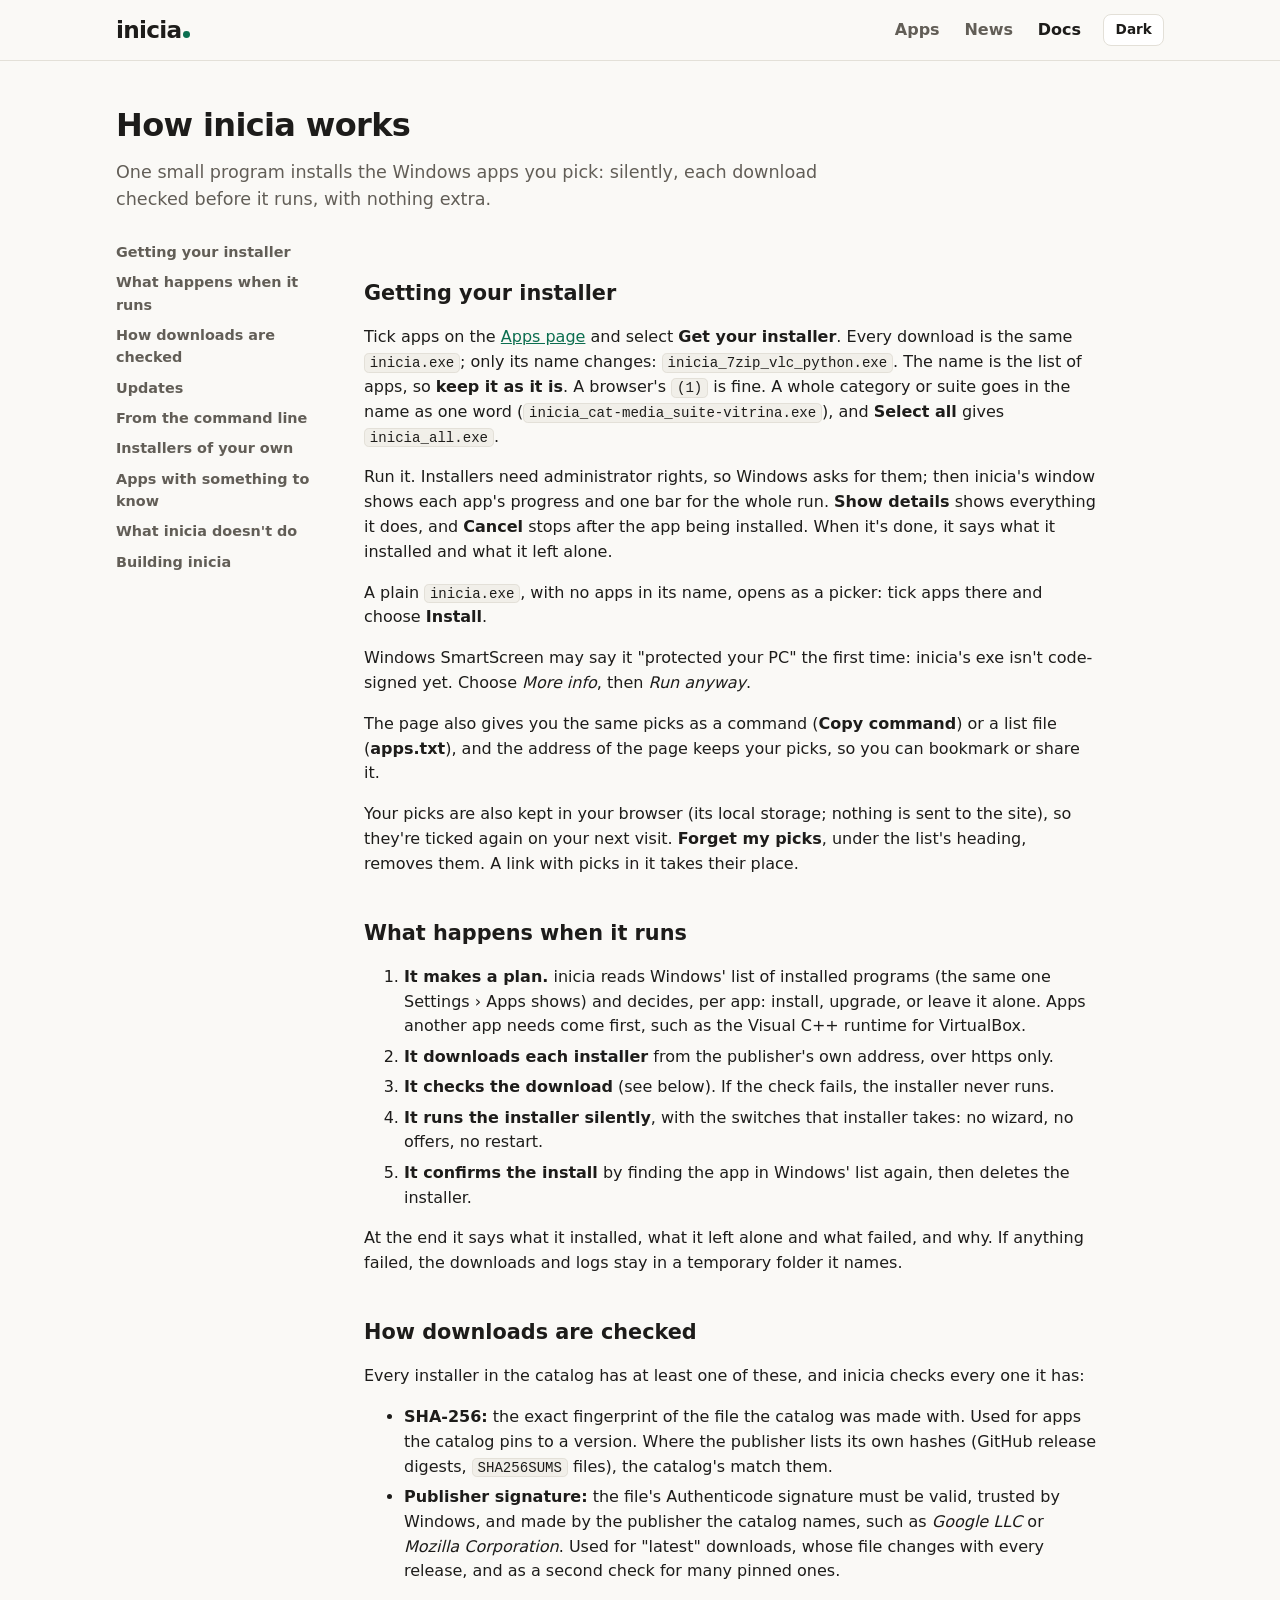
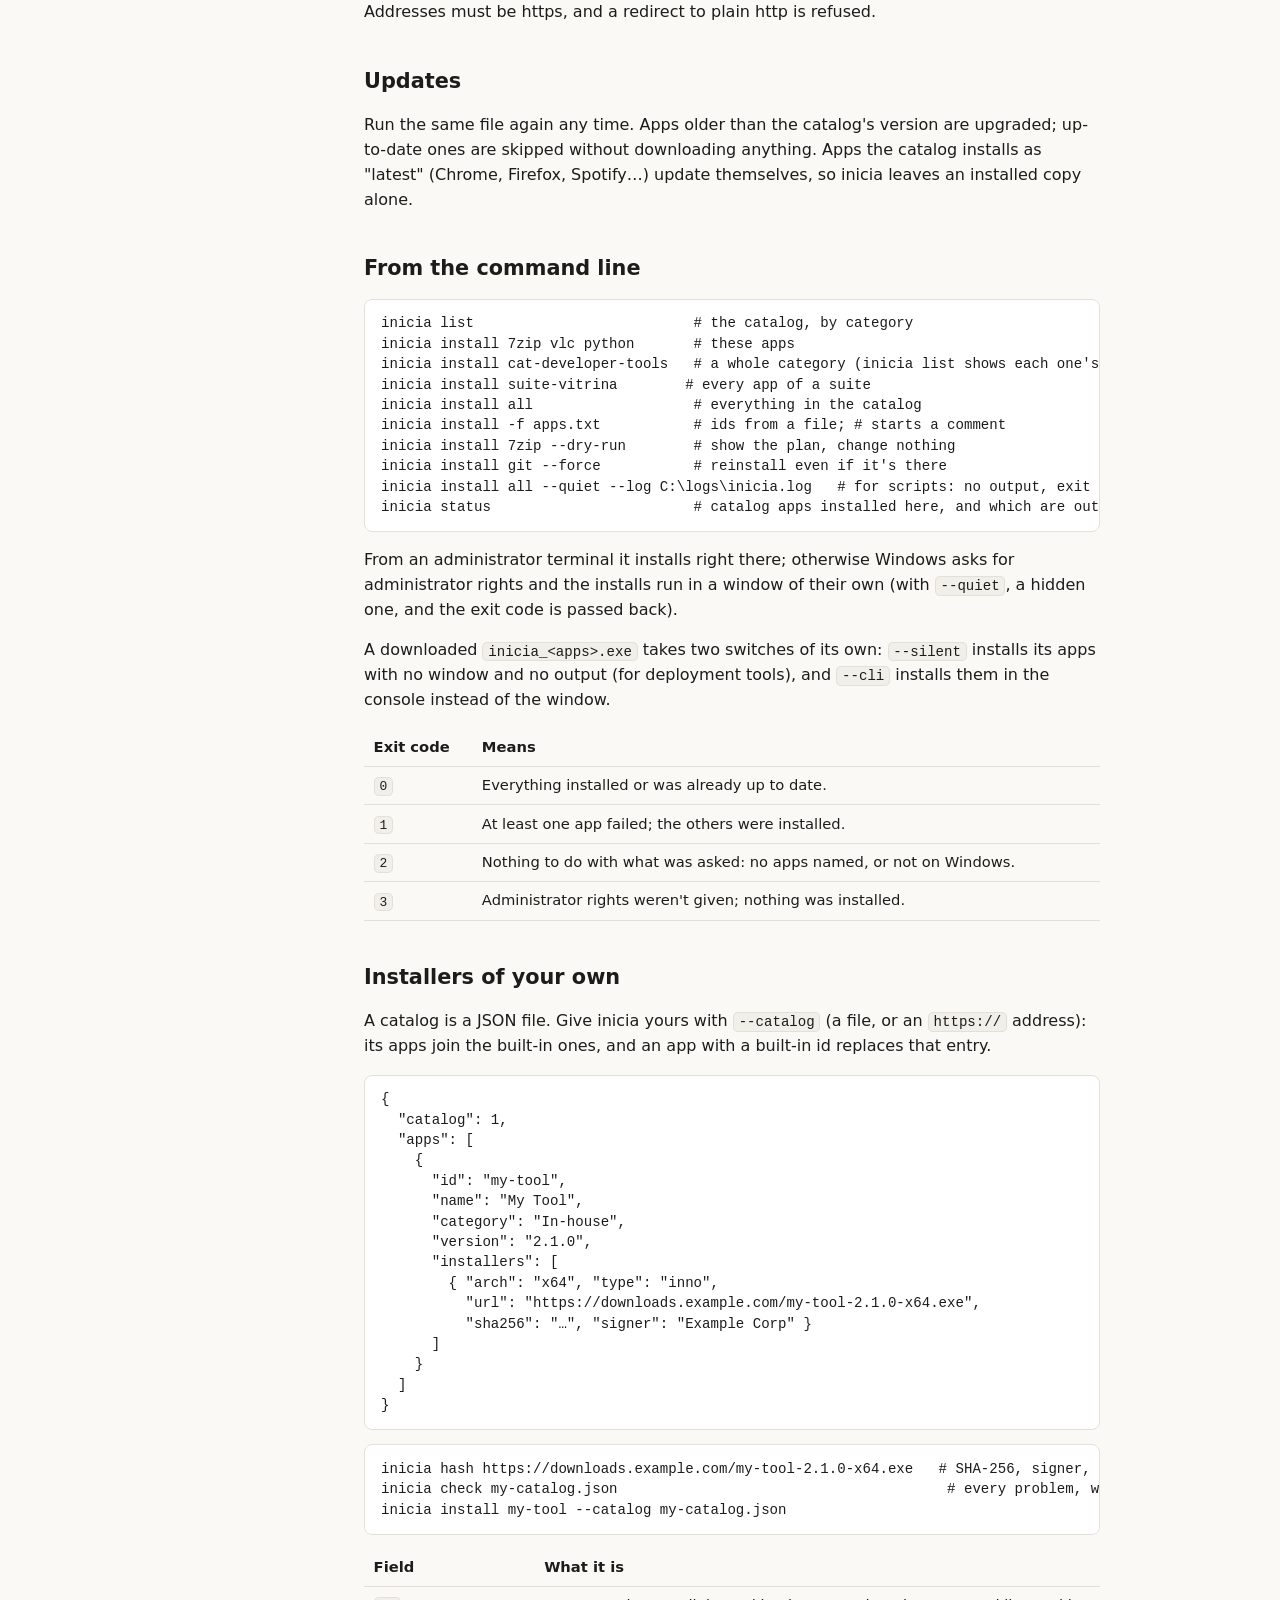
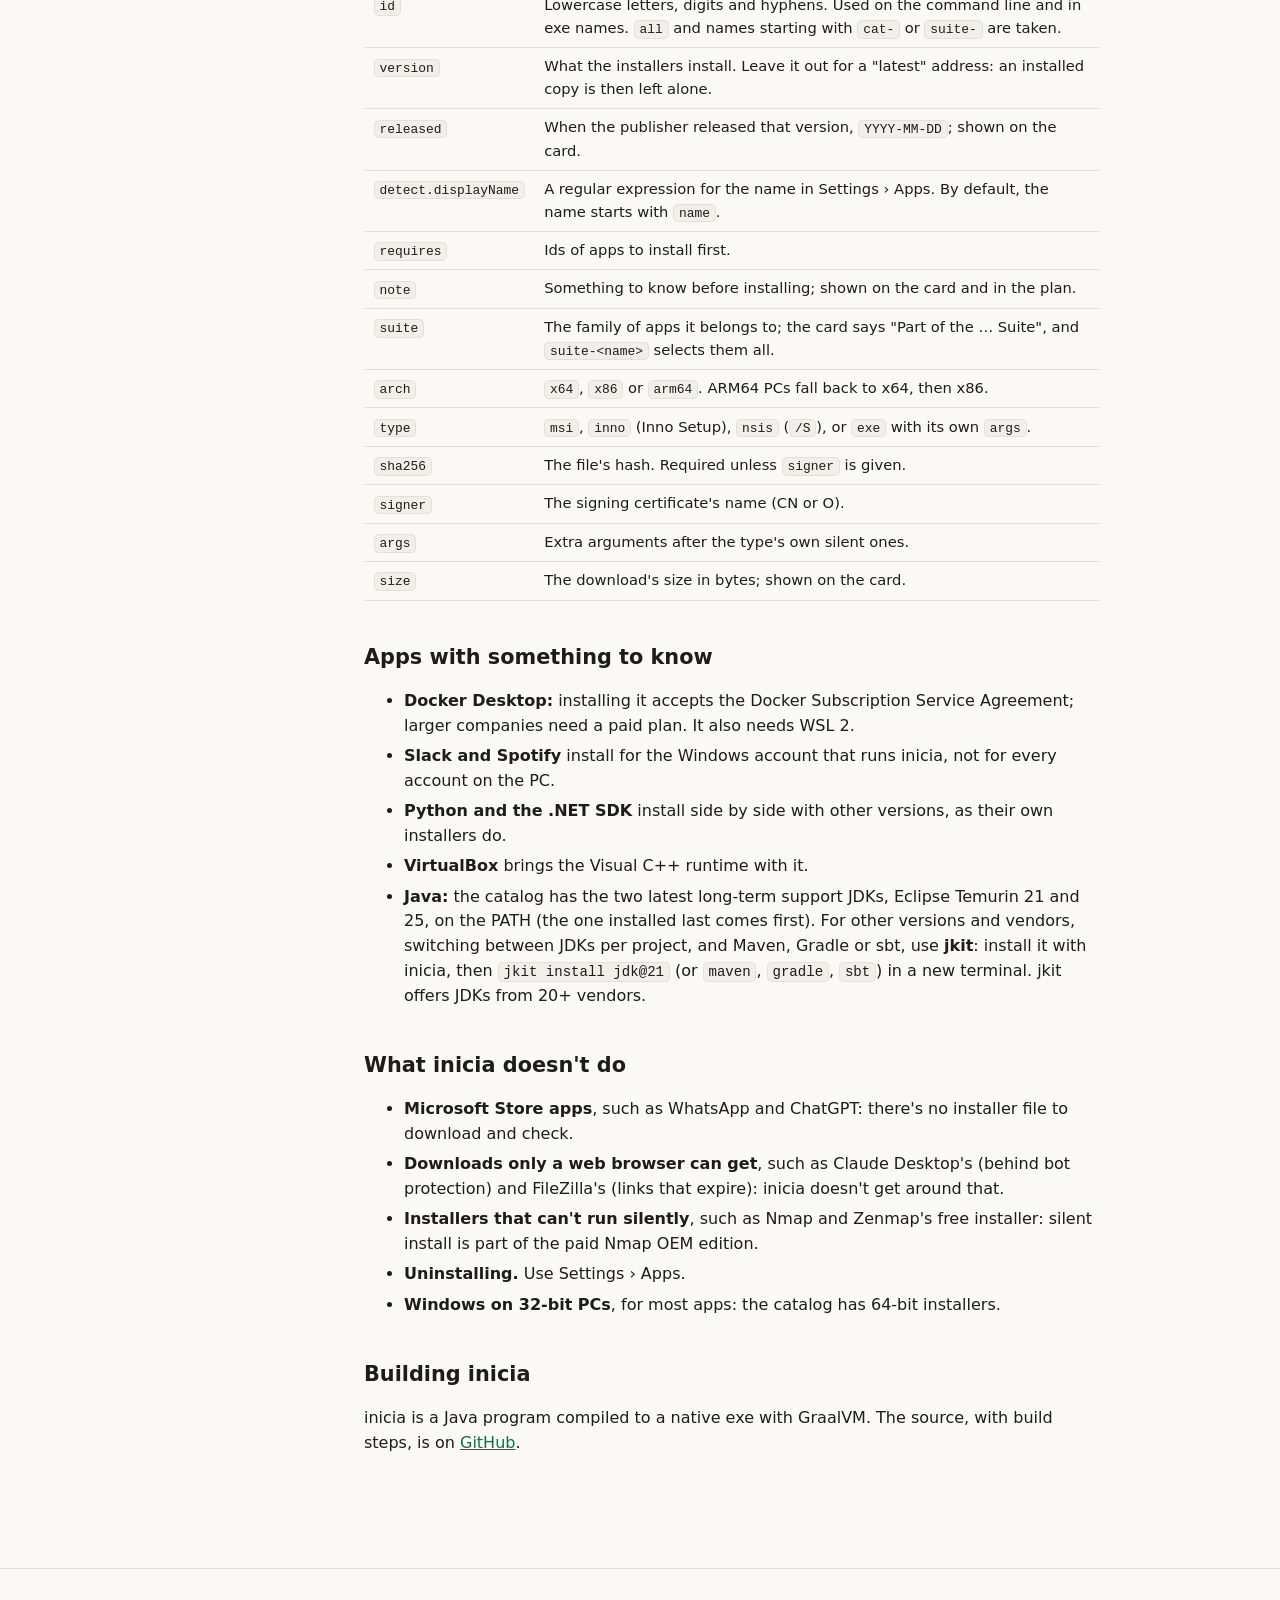
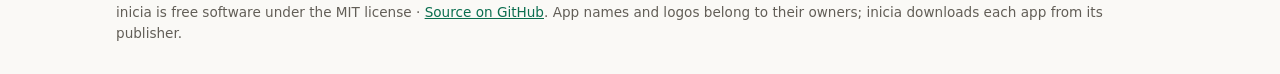
==== commit 6cfa7658: "Add Java 21 and Java 25 (Eclipse Temurin JDKs) The two latest long-term support JDKs, beside jkit: E" ====
--- a/web/docs.html
+++ b/web/docs.html
@@ -183,10 +183,12 @@
             <li><strong>Python and the .NET SDK</strong> install side by side with other versions,
               as their own installers do.</li>
             <li><strong>VirtualBox</strong> brings the Visual C++ runtime with it.</li>
-            <li><strong>Java, Maven, Gradle and sbt</strong> come through <strong>jkit</strong>:
-              install jkit with inicia, then <code>jkit install jdk@21</code> (or
-              <code>maven</code>, <code>gradle</code>, <code>sbt</code>) in a new terminal. jkit
-              offers JDKs from 20+ vendors and switches between them per project.</li>
+            <li><strong>Java:</strong> the catalog has the two latest long-term support JDKs,
+              Eclipse Temurin 21 and 25, on the PATH (the one installed last comes first). For
+              other versions and vendors, switching between JDKs per project, and Maven, Gradle
+              or sbt, use <strong>jkit</strong>: install it with inicia, then
+              <code>jkit install jdk@21</code> (or <code>maven</code>, <code>gradle</code>,
+              <code>sbt</code>) in a new terminal. jkit offers JDKs from 20+ vendors.</li>
           </ul>
 
           <h2 id="limits">What inicia doesn't do</h2>
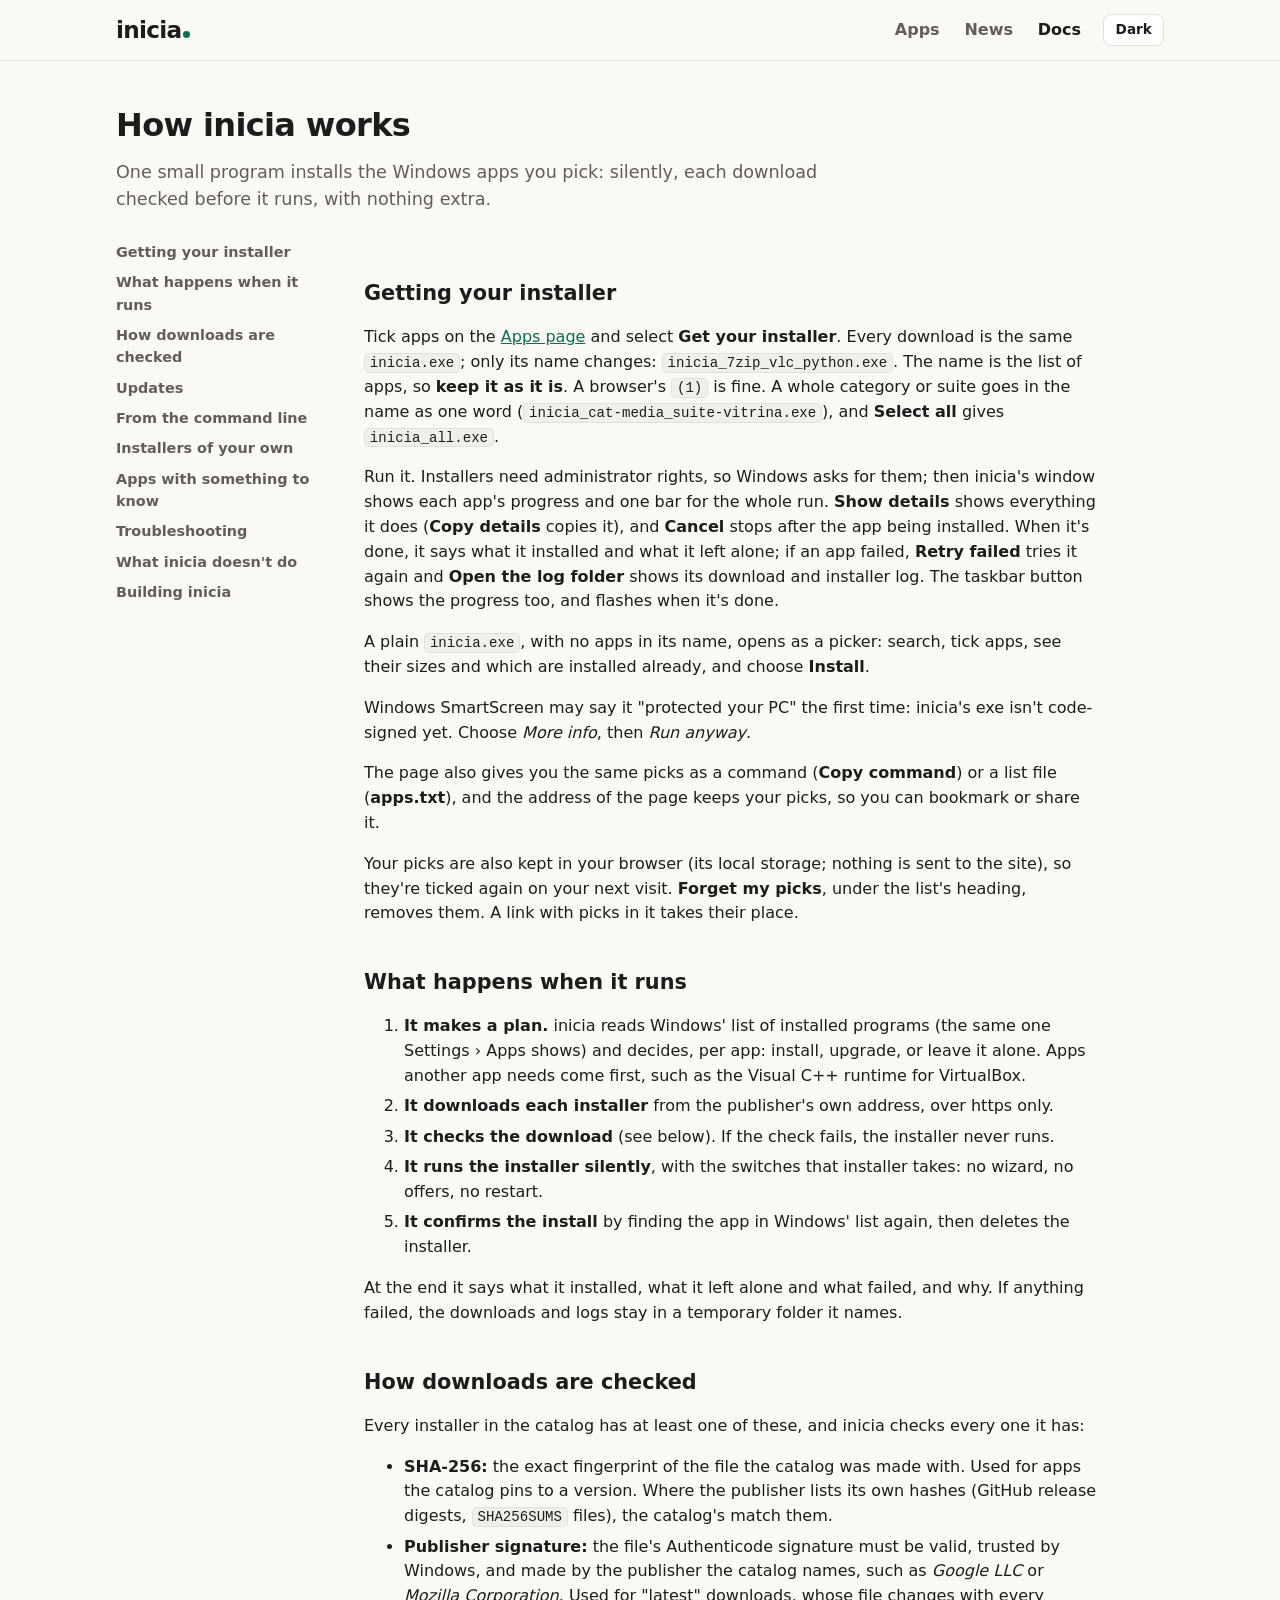
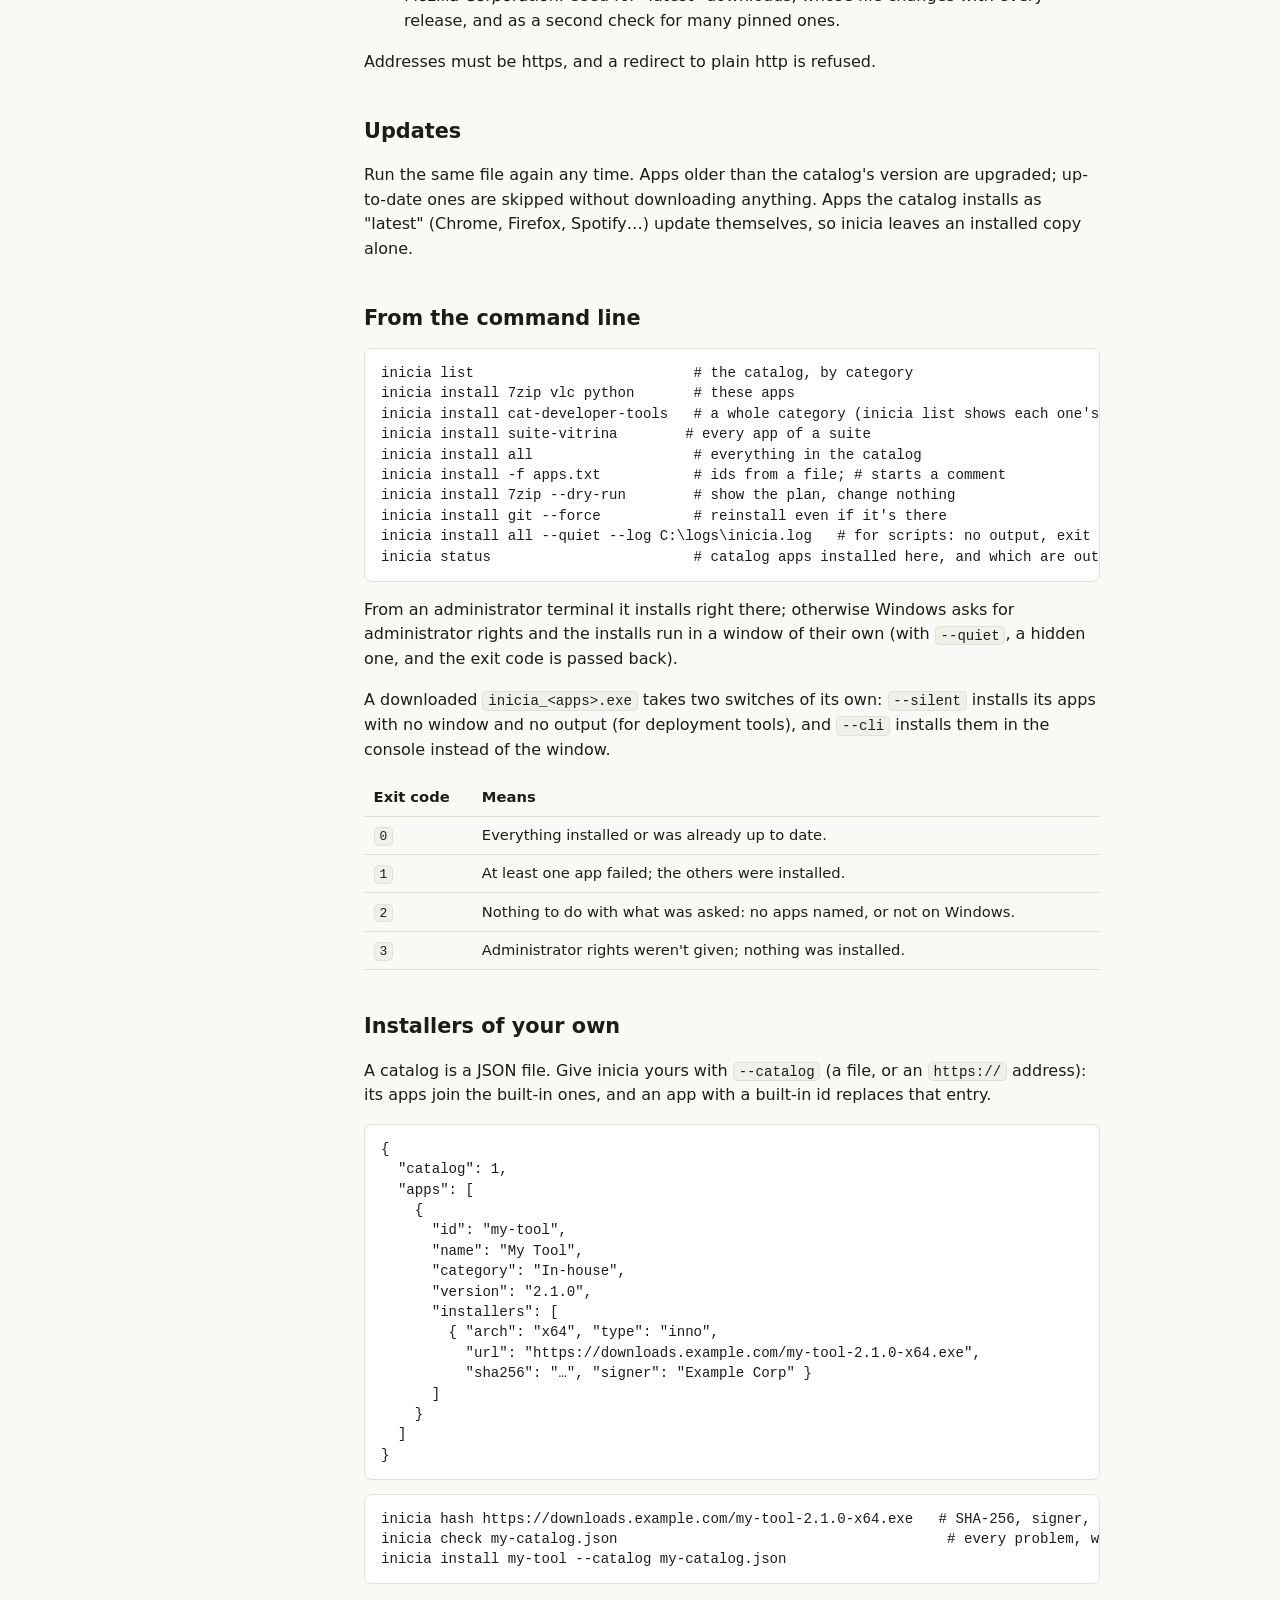
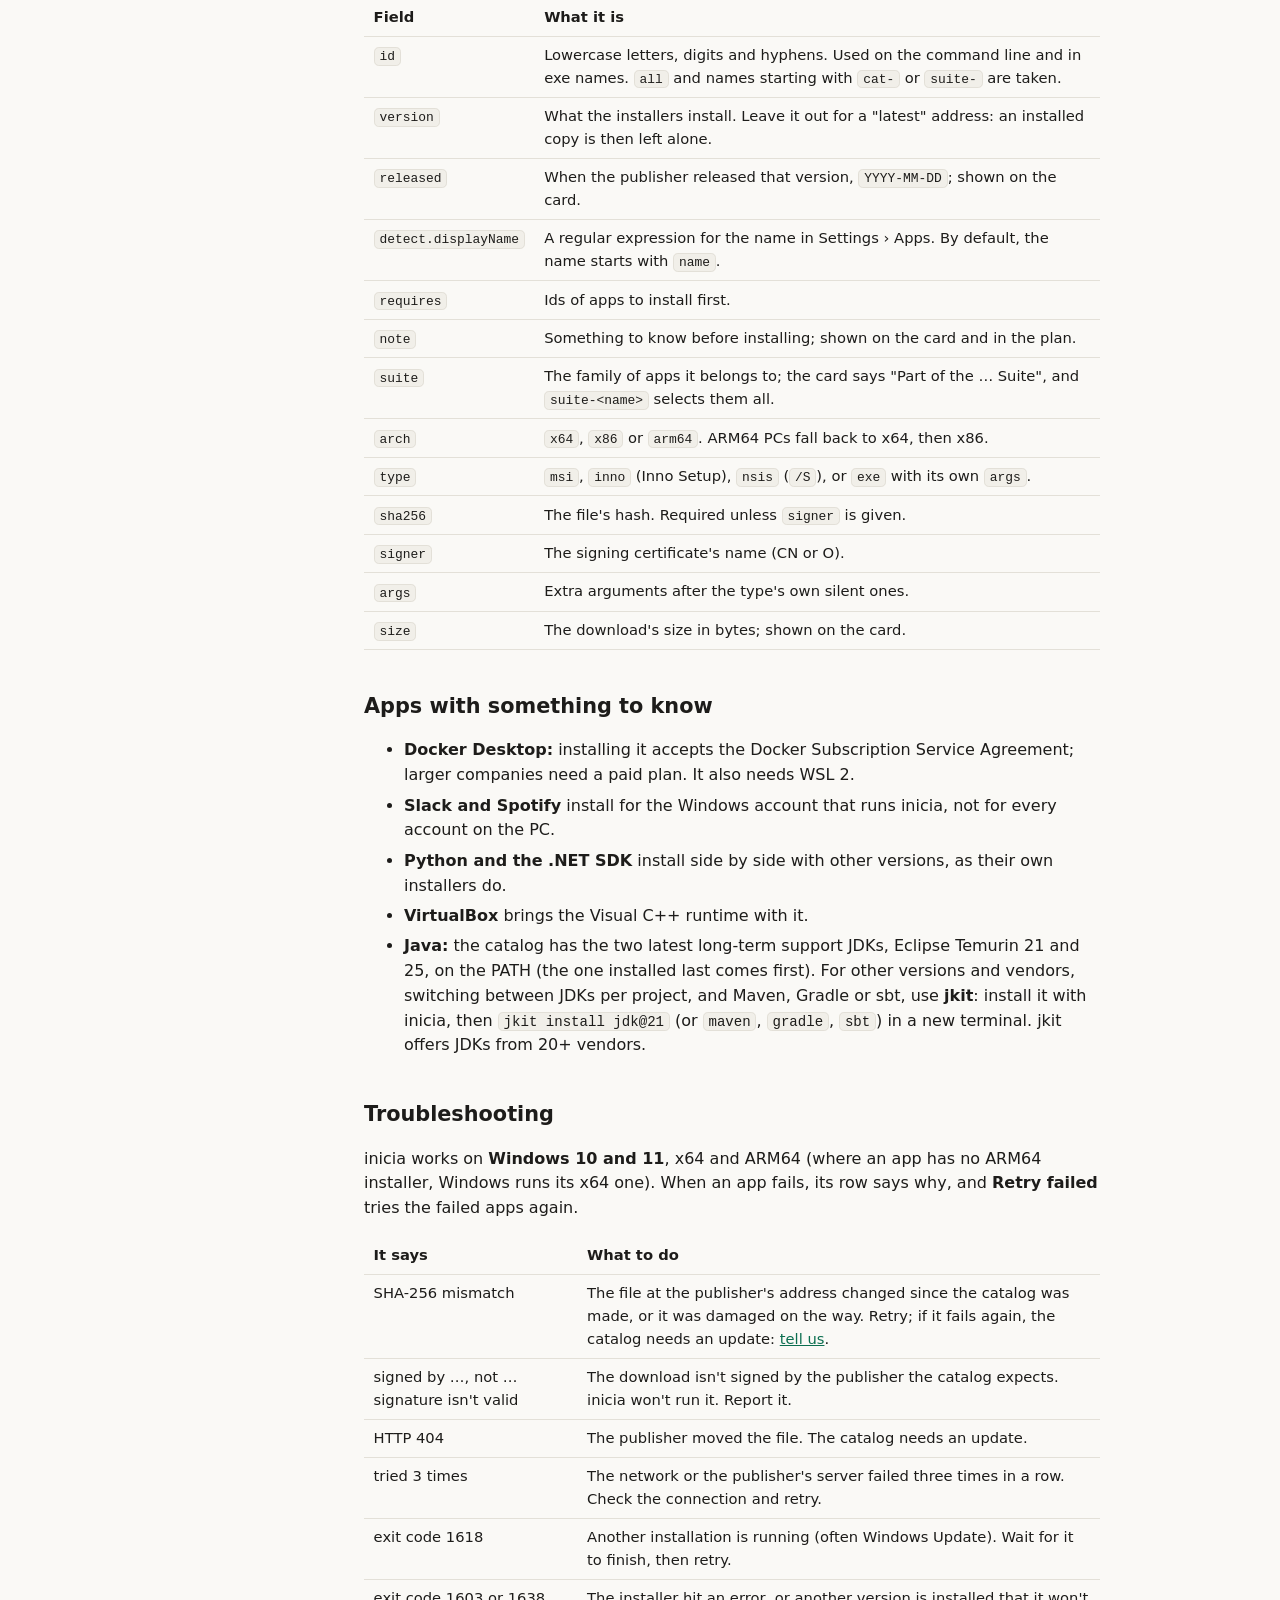
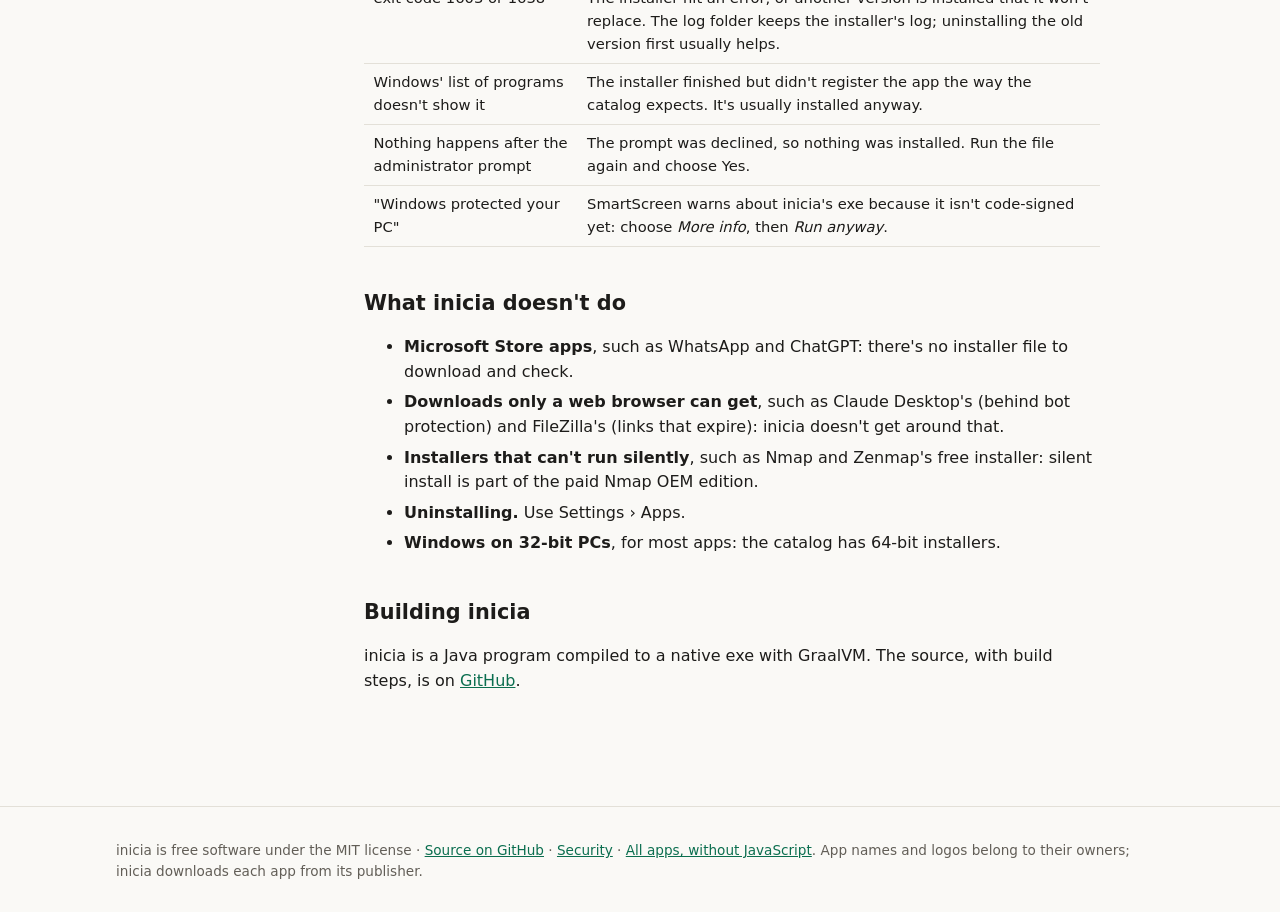
==== commit 4b80009a: "Improve the window and the website, and publish the site on GitHub Pages The window: - status icons " ====
--- a/web/docs.html
+++ b/web/docs.html
@@ -7,6 +7,7 @@
   <meta name="description" content="How inicia picks, checks and installs Windows apps, and how to add installers of your own.">
   <script src="theme.js"></script>
   <link rel="stylesheet" href="site.css">
+  <link rel="alternate" type="application/atom+xml" title="inicia news" href="feed.xml">
 </head>
 <body>
   <header class="site-header">
@@ -37,6 +38,7 @@
             <li><a href="#cli">From the command line</a></li>
             <li><a href="#own">Installers of your own</a></li>
             <li><a href="#notes">Apps with something to know</a></li>
+            <li><a href="#trouble">Troubleshooting</a></li>
             <li><a href="#limits">What inicia doesn't do</a></li>
             <li><a href="#build">Building inicia</a></li>
           </ol>
@@ -52,10 +54,14 @@
             <strong>Select all</strong> gives <code>inicia_all.exe</code>.</p>
           <p>Run it. Installers need administrator rights, so Windows asks for them; then inicia's
             window shows each app's progress and one bar for the whole run. <strong>Show
-            details</strong> shows everything it does, and <strong>Cancel</strong> stops after the
-            app being installed. When it's done, it says what it installed and what it left alone.</p>
-          <p>A plain <code>inicia.exe</code>, with no apps in its name, opens as a picker: tick
-            apps there and choose <strong>Install</strong>.</p>
+            details</strong> shows everything it does (<strong>Copy details</strong> copies it), and
+            <strong>Cancel</strong> stops after the app being installed. When it's done, it says what
+            it installed and what it left alone; if an app failed, <strong>Retry failed</strong> tries
+            it again and <strong>Open the log folder</strong> shows its download and installer log.
+            The taskbar button shows the progress too, and flashes when it's done.</p>
+          <p>A plain <code>inicia.exe</code>, with no apps in its name, opens as a picker: search,
+            tick apps, see their sizes and which are installed already, and choose
+            <strong>Install</strong>.</p>
           <p>Windows SmartScreen may say it "protected your PC" the first time: inicia's exe isn't
             code-signed yet. Choose <em>More info</em>, then <em>Run anyway</em>.</p>
           <p>The page also gives you the same picks as a command (<strong>Copy command</strong>) or
@@ -191,6 +197,35 @@
               <code>sbt</code>) in a new terminal. jkit offers JDKs from 20+ vendors.</li>
           </ul>
 
+          <h2 id="trouble">Troubleshooting</h2>
+          <p>inicia works on <strong>Windows 10 and 11</strong>, x64 and ARM64 (where an app has no
+            ARM64 installer, Windows runs its x64 one). When an app fails, its row says why, and
+            <strong>Retry failed</strong> tries the failed apps again.</p>
+          <table>
+            <thead><tr><th>It says</th><th>What to do</th></tr></thead>
+            <tbody>
+              <tr><td>SHA-256 mismatch</td><td>The file at the publisher's address changed since
+                the catalog was made, or it was damaged on the way. Retry; if it fails again, the
+                catalog needs an update: <a href="https://github.com/adriandeleon/inicia/issues/new">tell us</a>.</td></tr>
+              <tr><td>signed by …, not …<br>signature isn't valid</td><td>The download isn't
+                signed by the publisher the catalog expects. inicia won't run it. Report it.</td></tr>
+              <tr><td>HTTP 404</td><td>The publisher moved the file. The catalog needs an update.</td></tr>
+              <tr><td>tried 3 times</td><td>The network or the publisher's server failed three
+                times in a row. Check the connection and retry.</td></tr>
+              <tr><td>exit code 1618</td><td>Another installation is running (often Windows Update).
+                Wait for it to finish, then retry.</td></tr>
+              <tr><td>exit code 1603 or 1638</td><td>The installer hit an error, or another version
+                is installed that it won't replace. The log folder keeps the installer's log;
+                uninstalling the old version first usually helps.</td></tr>
+              <tr><td>Windows' list of programs doesn't show it</td><td>The installer finished but
+                didn't register the app the way the catalog expects. It's usually installed anyway.</td></tr>
+              <tr><td>Nothing happens after the administrator prompt</td><td>The prompt was declined,
+                so nothing was installed. Run the file again and choose Yes.</td></tr>
+              <tr><td>"Windows protected your PC"</td><td>SmartScreen warns about inicia's exe
+                because it isn't code-signed yet: choose <em>More info</em>, then <em>Run anyway</em>.</td></tr>
+            </tbody>
+          </table>
+
           <h2 id="limits">What inicia doesn't do</h2>
           <ul>
             <li><strong>Microsoft Store apps</strong>, such as WhatsApp and ChatGPT: there's no
@@ -215,7 +250,8 @@
   <footer class="site-footer">
     <div class="wrap">
       <p>inicia is free software under the MIT license ·
-        <a href="https://github.com/adriandeleon/inicia">Source on GitHub</a>.
+        <a href="https://github.com/adriandeleon/inicia">Source on GitHub</a> ·
+        <a href="security.html">Security</a> · <a href="apps.html">All apps, without JavaScript</a>.
         App names and logos belong to their owners; inicia downloads each app from its publisher.</p>
     </div>
   </footer>
--- a/web/site.css
+++ b/web/site.css
@@ -527,3 +527,106 @@
   color: var(--muted);
   font-size: 0.85rem;
 }
+
+/* search, view switch, compact view */
+
+.visually-hidden {
+  position: absolute; width: 1px; height: 1px; padding: 0; margin: -1px;
+  overflow: hidden; clip: rect(0 0 0 0); white-space: nowrap; border: 0;
+}
+
+.tools { display: flex; gap: 0.75rem; align-items: center; flex-wrap: wrap; margin-top: 1rem; }
+.tools[hidden] { display: none; }
+.search { flex: 1 1 18rem; }
+
+.search input {
+  width: 100%;
+  font: inherit;
+  padding: 0.55rem 0.8rem;
+  border: 1px solid var(--line);
+  border-radius: 0.5rem;
+  background: var(--surface);
+  color: var(--text);
+}
+
+.search input:focus-visible { outline: 2px solid var(--focus); outline-offset: 1px; }
+
+.view-switch { display: inline-flex; border: 1px solid var(--line); border-radius: 0.5rem; overflow: hidden; }
+.view-switch button { border: 0; border-radius: 0; background: var(--surface); color: var(--muted); }
+.view-switch button[aria-pressed="true"] { background: var(--accent-soft); color: var(--text); }
+
+.app[hidden], .category[hidden] { display: none; }
+
+.app-title { display: flex; align-items: baseline; gap: 0.45rem; flex-wrap: wrap; }
+.app-version { display: none; color: var(--muted); font-size: 0.8rem; font-variant-numeric: tabular-nums; }
+
+.apps.compact { columns: 4 13rem; }
+.apps.compact .grid { gap: 0.15rem; }
+.apps.compact .app { padding: 0.3rem 0.5rem; align-items: center; gap: 0.5rem; border-color: transparent; background: none; }
+.apps.compact .app:hover { border-color: var(--line); }
+.apps.compact .app:has(input:checked) { background: var(--accent-soft); border-color: transparent; }
+.apps.compact .app input { margin: 0; }
+.apps.compact .app-icon { width: 1.25rem; height: 1.25rem; border-radius: 0.25rem; font-size: 0.7rem; }
+.apps.compact .app-text { padding-right: 0; }
+.apps.compact .app-desc, .apps.compact .app-meta, .apps.compact .app-size,
+.apps.compact .app-extra, .apps.compact .pill, .apps.compact .app-home { display: none; }
+.apps.compact .app-version { display: inline; }
+.apps.compact .category { padding-top: 0.9rem; }
+
+.no-match { margin-top: 1rem; padding: 0.75rem 1rem; border: 1px solid var(--line); border-radius: 0.6rem; background: var(--surface); }
+.no-match[hidden] { display: none; }
+.no-match p { margin: 0.2rem 0; }
+
+.suggest { margin-top: 1.5rem; color: var(--muted); font-size: 0.9rem; }
+
+/* the home page's two panels: promises and news */
+
+.home-bands {
+  display: grid;
+  grid-template-columns: repeat(auto-fit, minmax(20rem, 1fr));
+  gap: 1rem;
+  margin-top: 2.5rem;
+}
+
+.band {
+  background: var(--surface);
+  border: 1px solid var(--line);
+  border-radius: 0.75rem;
+  padding: 1.25rem 1.4rem;
+}
+
+.band h2 { font-size: 1.15rem; margin: 0 0 0.6rem; }
+.band p { margin: 0.9rem 0 0; font-size: 0.9rem; color: var(--muted); }
+
+.promises { margin: 0; padding-left: 1.2rem; }
+.promises li { margin-bottom: 0.3rem; }
+.promises li::marker { color: var(--accent); }
+
+.latest { list-style: none; margin: 0; padding: 0; }
+.latest li { padding: 0.45rem 0; border-bottom: 1px solid var(--line); }
+.latest li:last-child { border-bottom: 0; }
+.latest time { display: inline-block; min-width: 3.6rem; color: var(--muted); font-size: 0.85rem; font-variant-numeric: tabular-nums; }
+.latest-apps { color: var(--muted); font-size: 0.85rem; }
+
+/* after the download */
+
+.next {
+  max-width: 34rem;
+  border: 1px solid var(--line);
+  border-radius: 0.8rem;
+  padding: 1.5rem 1.6rem;
+  background: var(--surface);
+  color: var(--text);
+  box-shadow: 0 20px 60px rgb(0 0 0 / 0.25);
+}
+
+.next::backdrop { background: rgb(0 0 0 / 0.35); }
+.next h2 { margin: 0 0 0.4rem; font-size: 1.25rem; }
+.next .file { margin: 0 0 0.8rem; word-break: break-all; }
+.next ol { padding-left: 1.2rem; }
+.next li { margin-bottom: 0.45rem; }
+.next p { font-size: 0.9rem; word-break: break-all; }
+.next form { text-align: right; margin-top: 0.5rem; }
+
+.plain-list { padding-left: 1.2rem; }
+.plain-list li { margin-bottom: 0.7rem; }
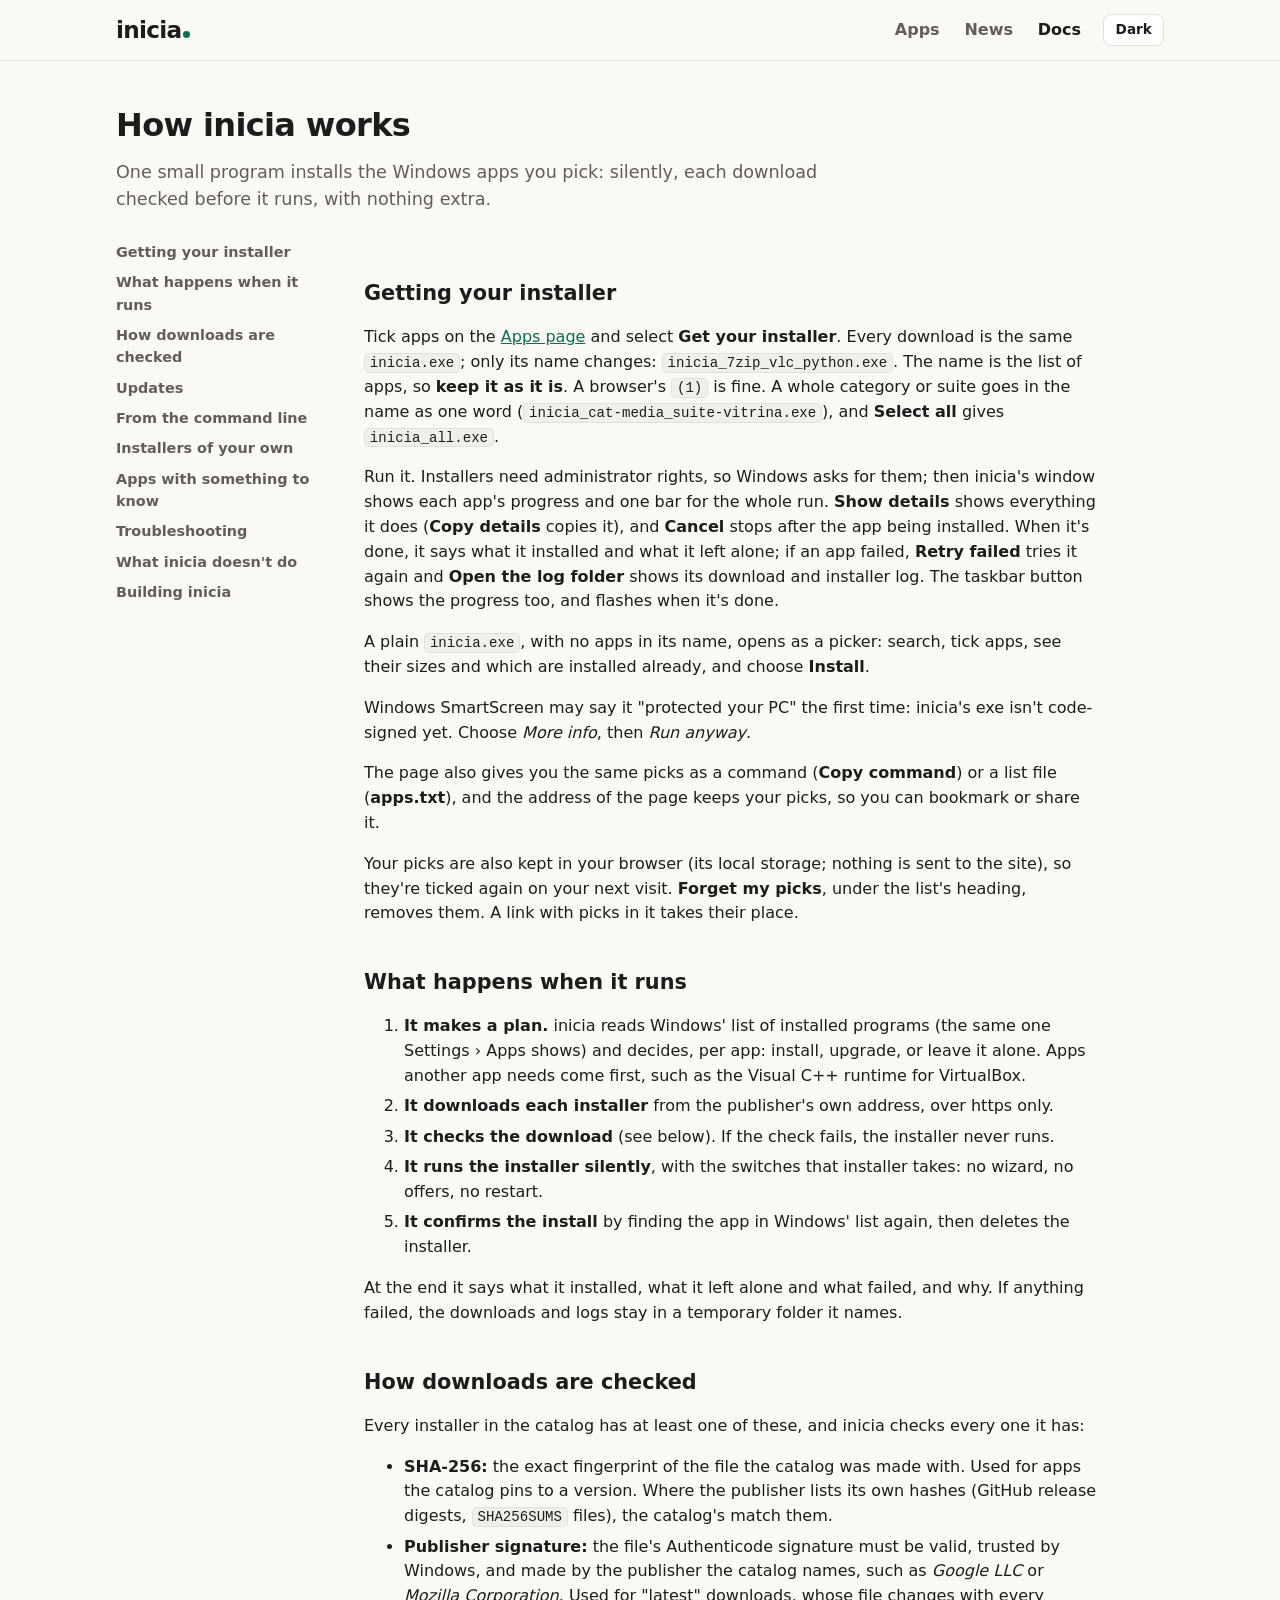
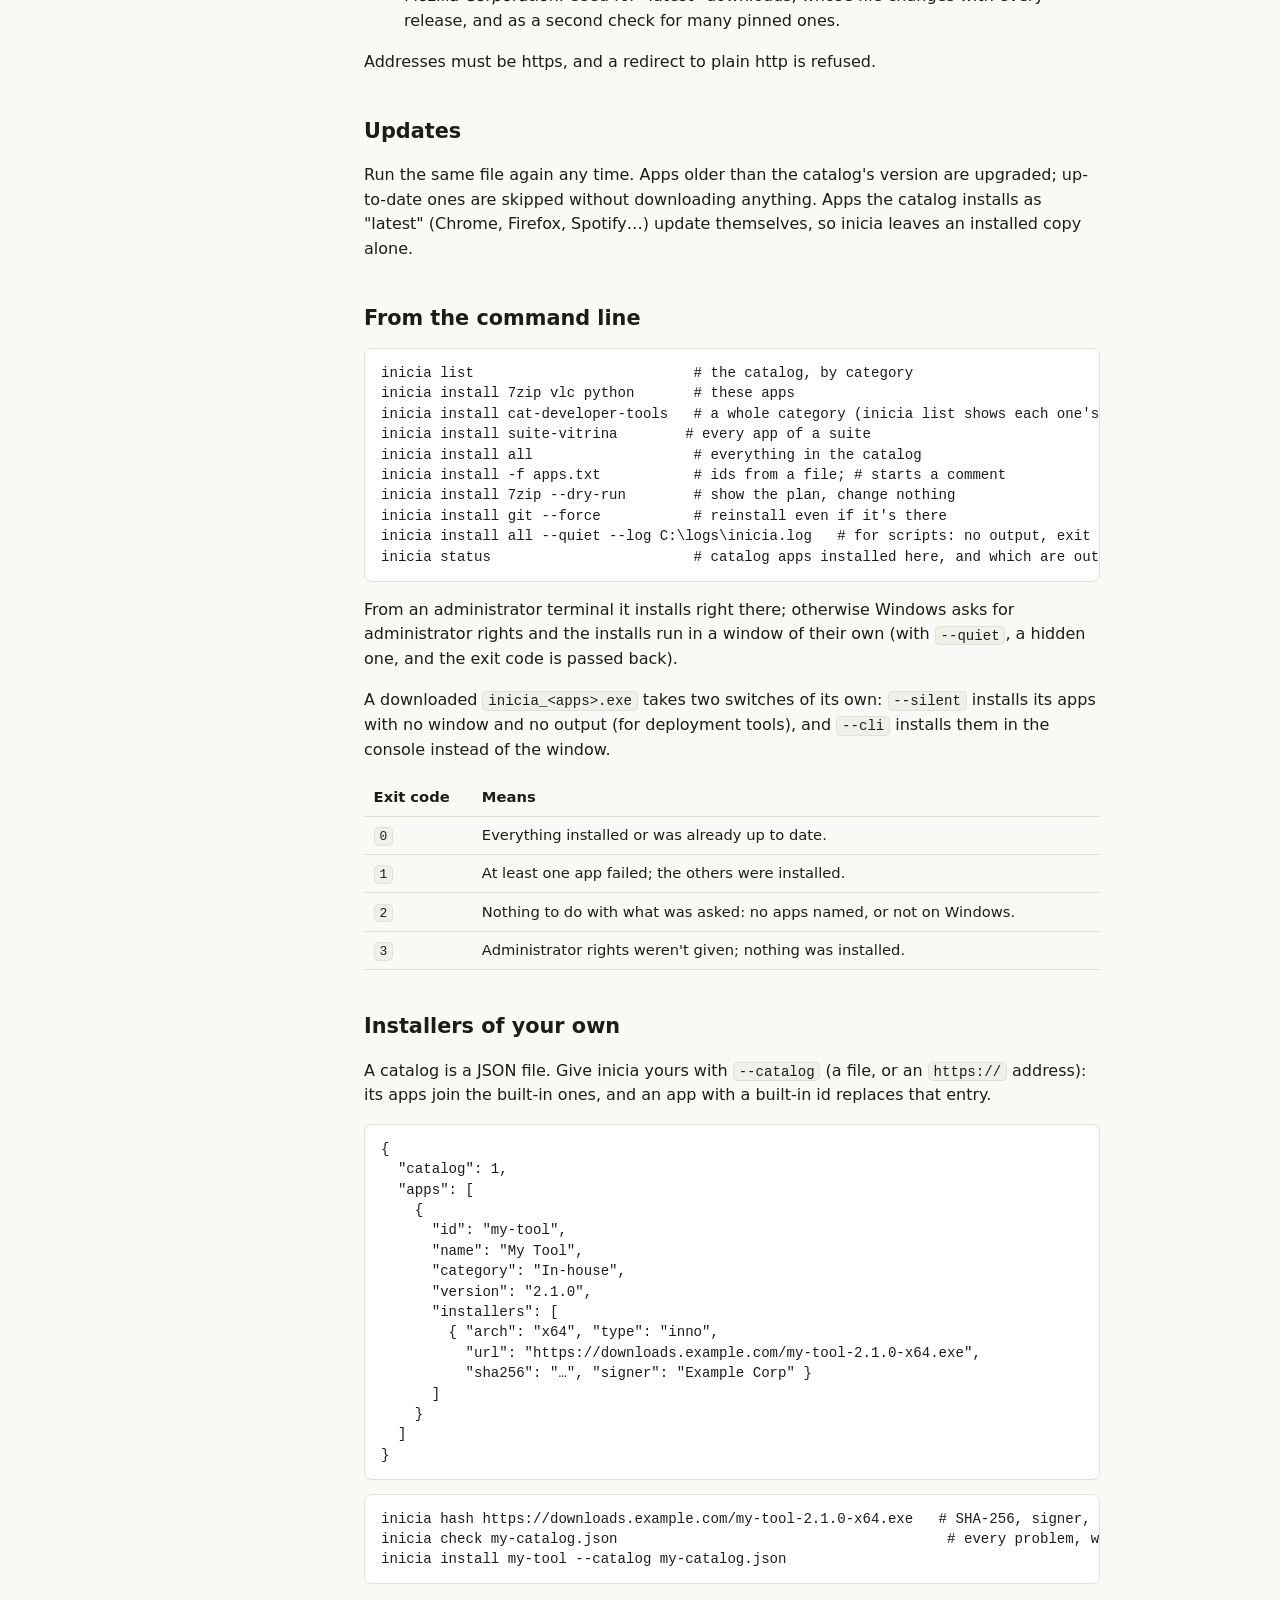
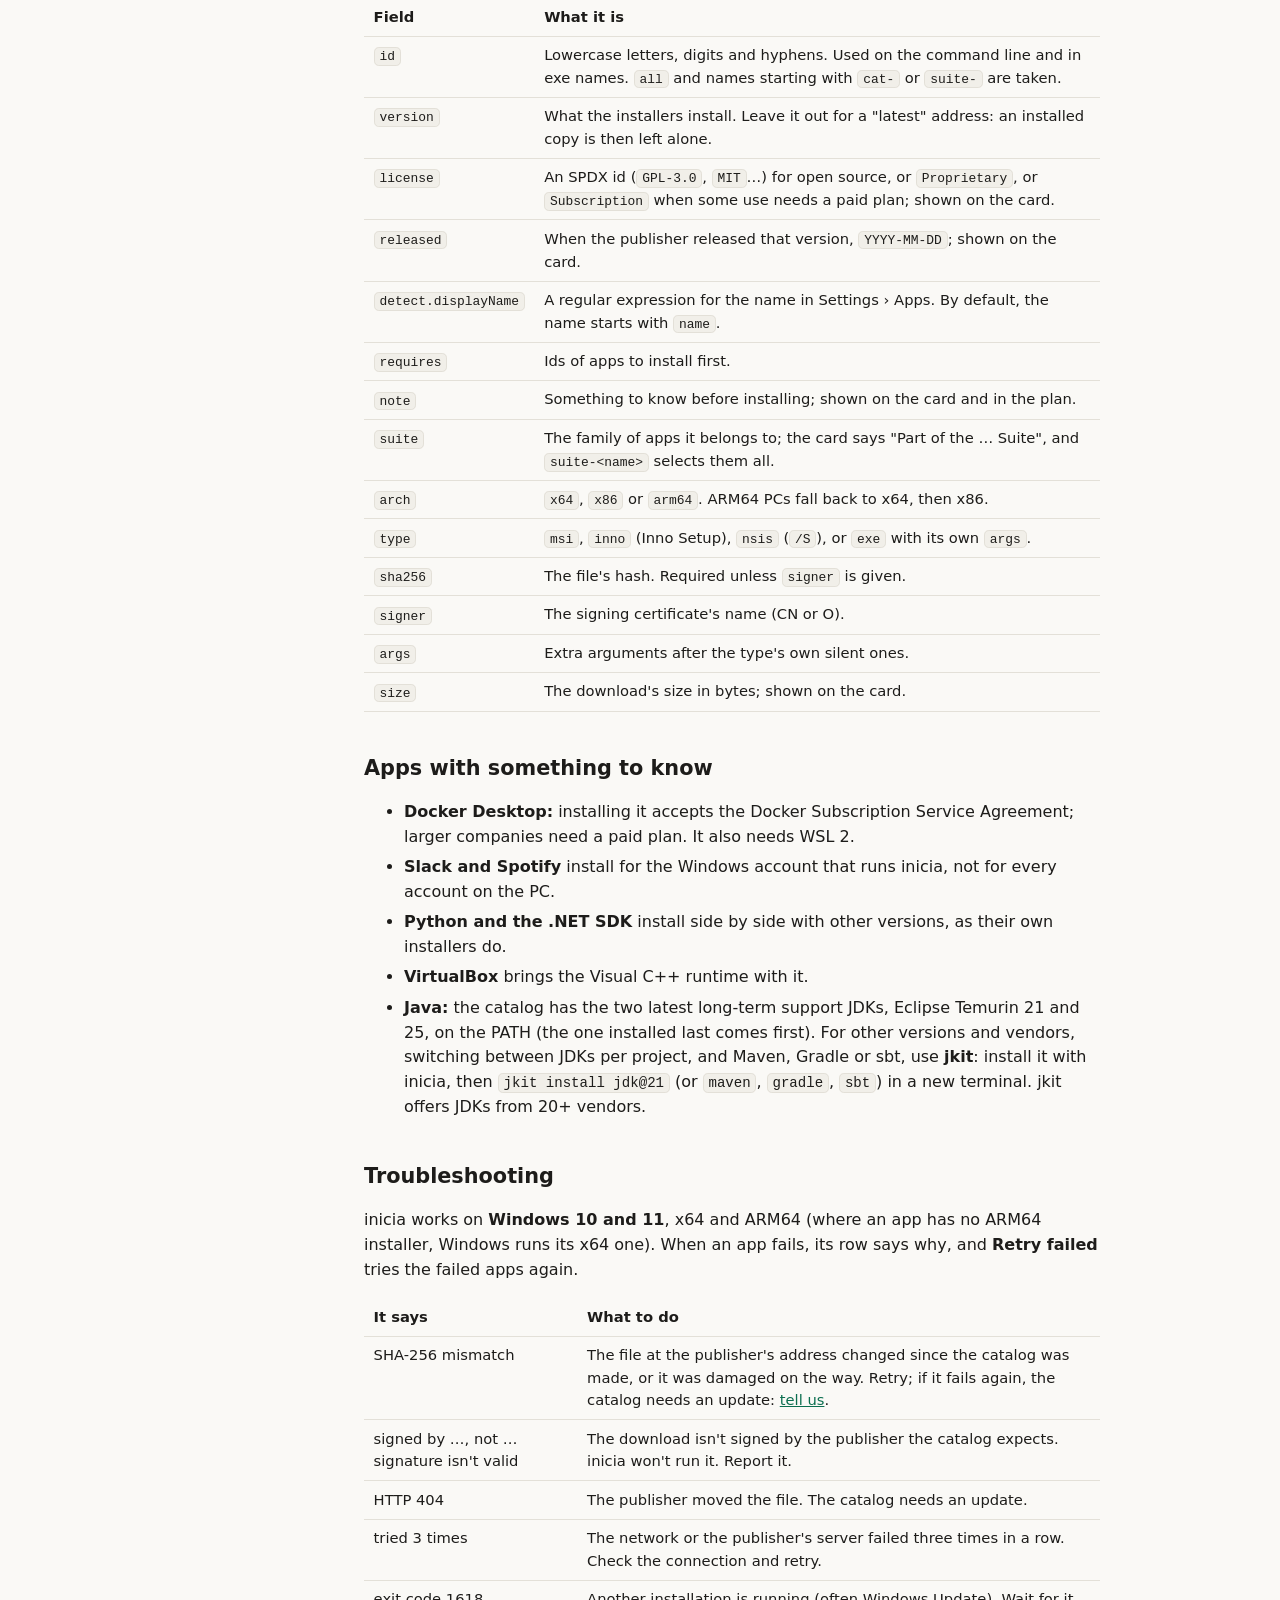
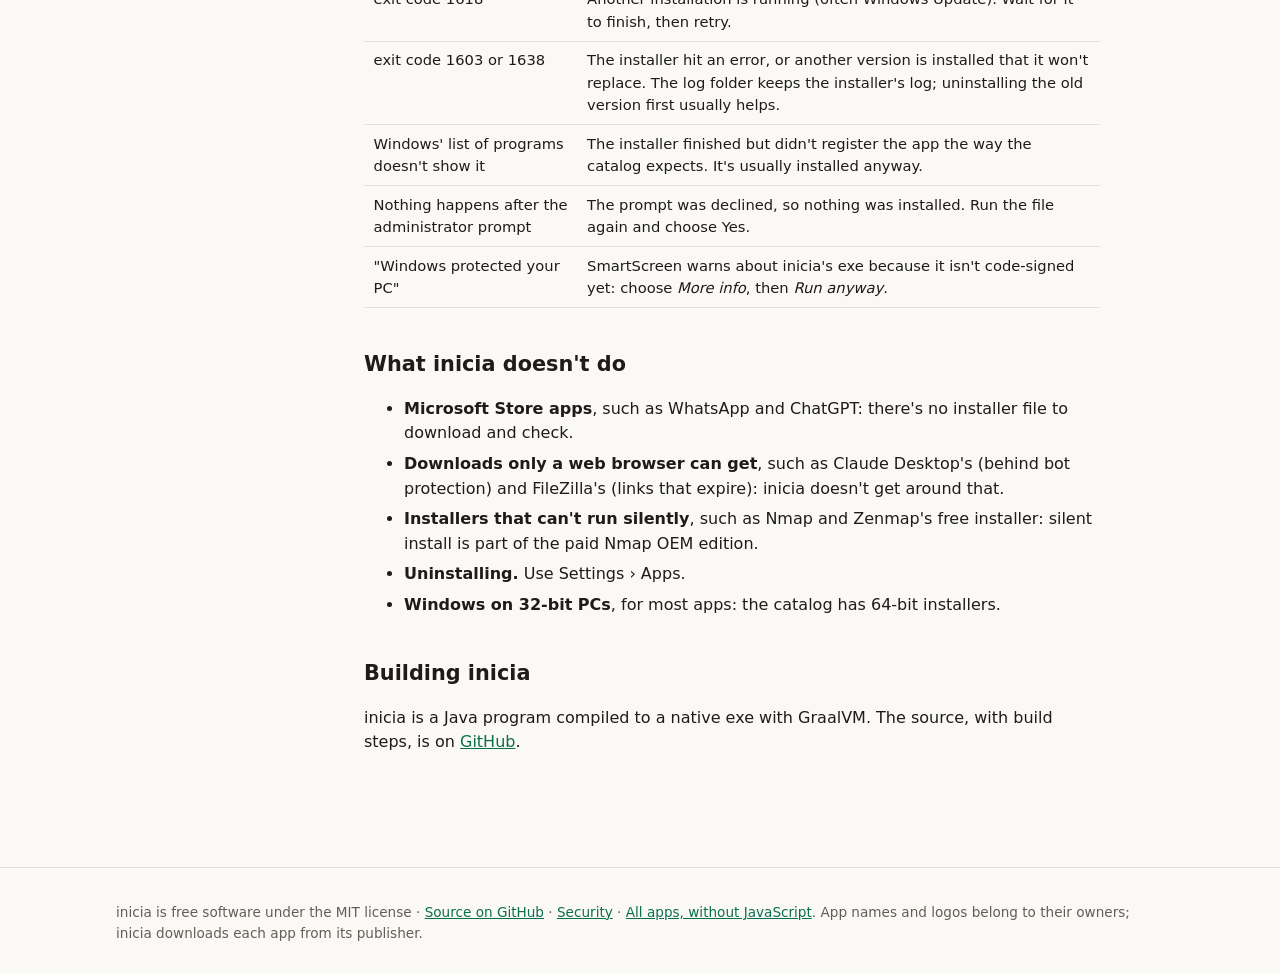
==== commit 56b72dd2: "Show each app's license A license field on every catalog app: an SPDX id for open source (GPL-3.0, M" ====
--- a/web/docs.html
+++ b/web/docs.html
@@ -166,6 +166,7 @@
             <tbody>
               <tr><td><code>id</code></td><td>Lowercase letters, digits and hyphens. Used on the command line and in exe names. <code>all</code> and names starting with <code>cat-</code> or <code>suite-</code> are taken.</td></tr>
               <tr><td><code>version</code></td><td>What the installers install. Leave it out for a "latest" address: an installed copy is then left alone.</td></tr>
+              <tr><td><code>license</code></td><td>An SPDX id (<code>GPL-3.0</code>, <code>MIT</code>…) for open source, or <code>Proprietary</code>, or <code>Subscription</code> when some use needs a paid plan; shown on the card.</td></tr>
               <tr><td><code>released</code></td><td>When the publisher released that version, <code>YYYY-MM-DD</code>; shown on the card.</td></tr>
               <tr><td><code>detect.displayName</code></td><td>A regular expression for the name in Settings › Apps. By default, the name starts with <code>name</code>.</td></tr>
               <tr><td><code>requires</code></td><td>Ids of apps to install first.</td></tr>
--- a/web/site.css
+++ b/web/site.css
@@ -630,3 +630,19 @@
 
 .plain-list { padding-left: 1.2rem; }
 .plain-list li { margin-bottom: 0.7rem; }
+
+.app-text .license, .app-text .pill { justify-self: start; }
+
+.license {
+  margin-top: 0.25rem;
+  padding: 0.05rem 0.5rem;
+  border-radius: 0.35rem;
+  font-size: 0.72rem;
+  font-weight: 600;
+  border: 1px solid var(--line);
+  color: var(--muted);
+}
+
+.license-open { color: var(--accent); border-color: color-mix(in srgb, var(--accent) 35%, transparent); }
+.license-subscription { color: var(--warn); border-color: color-mix(in srgb, var(--warn) 40%, transparent); }
+.apps.compact .license { display: none; }
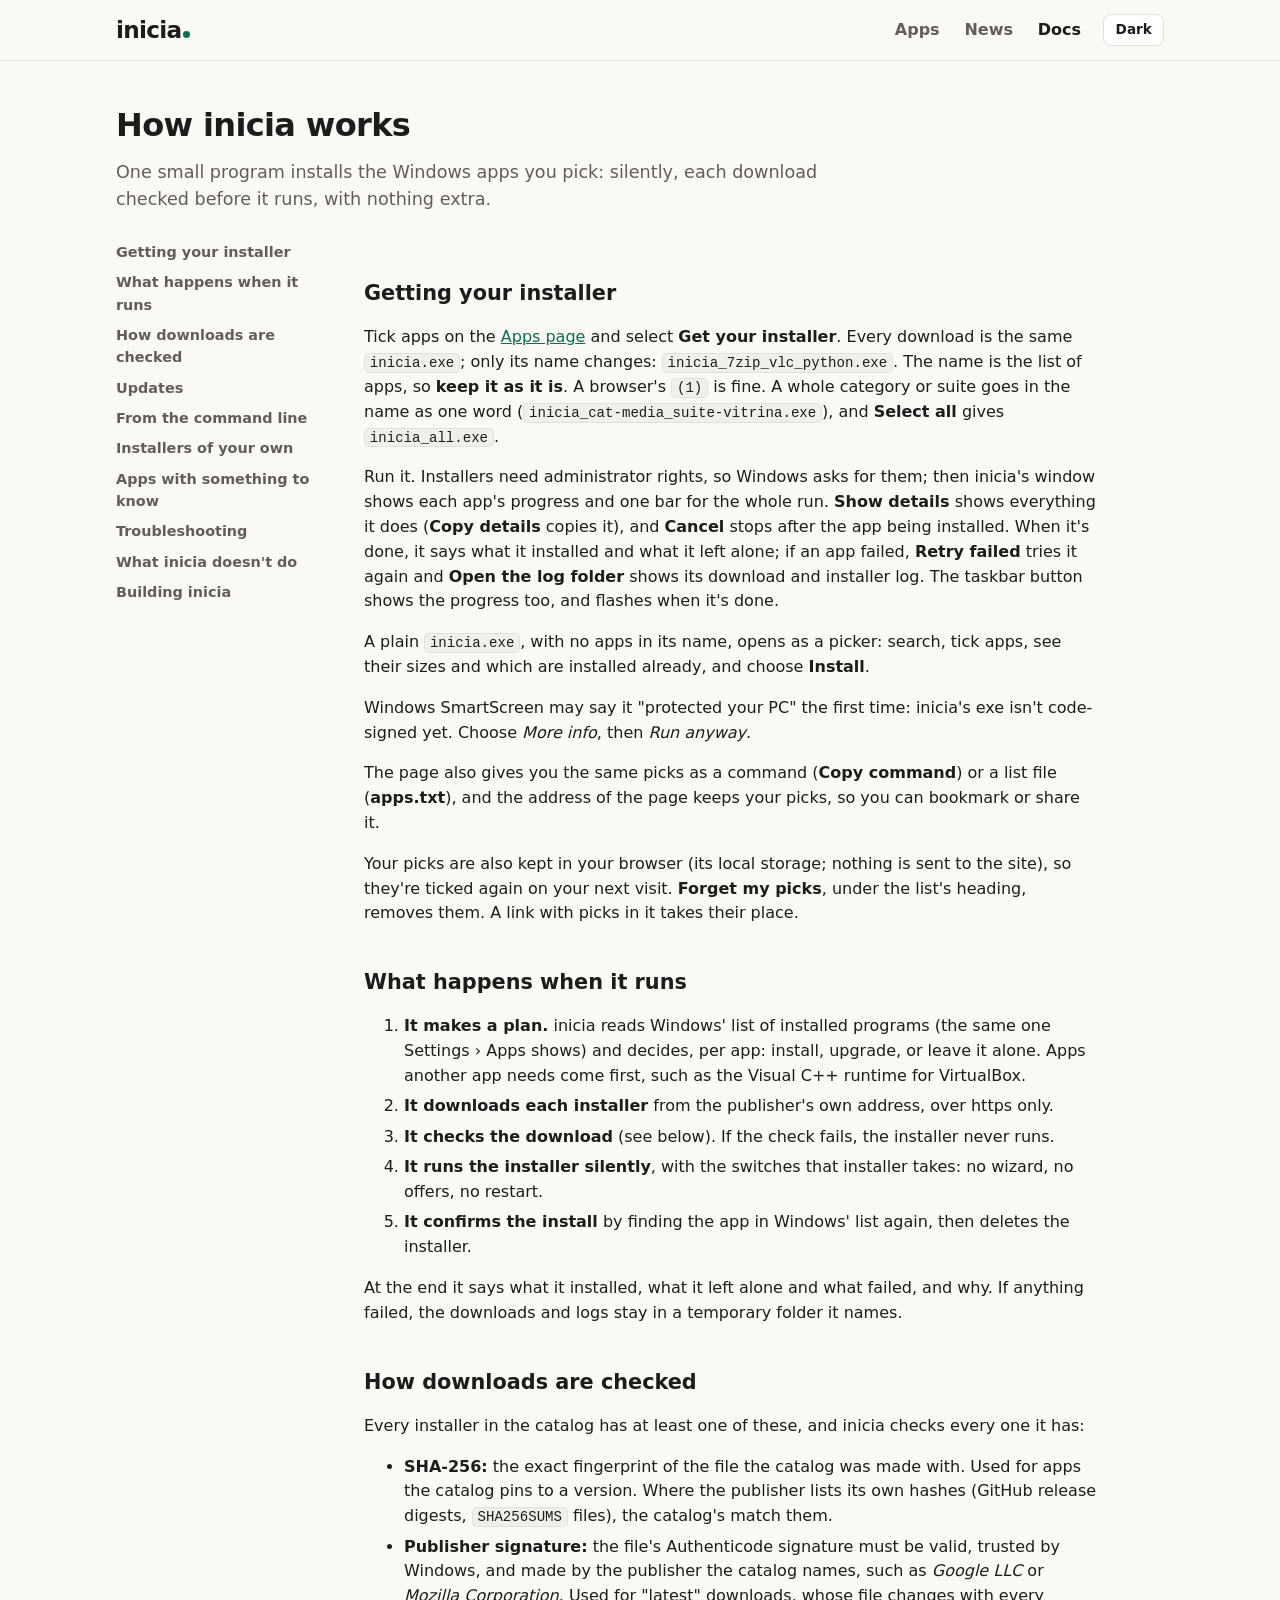
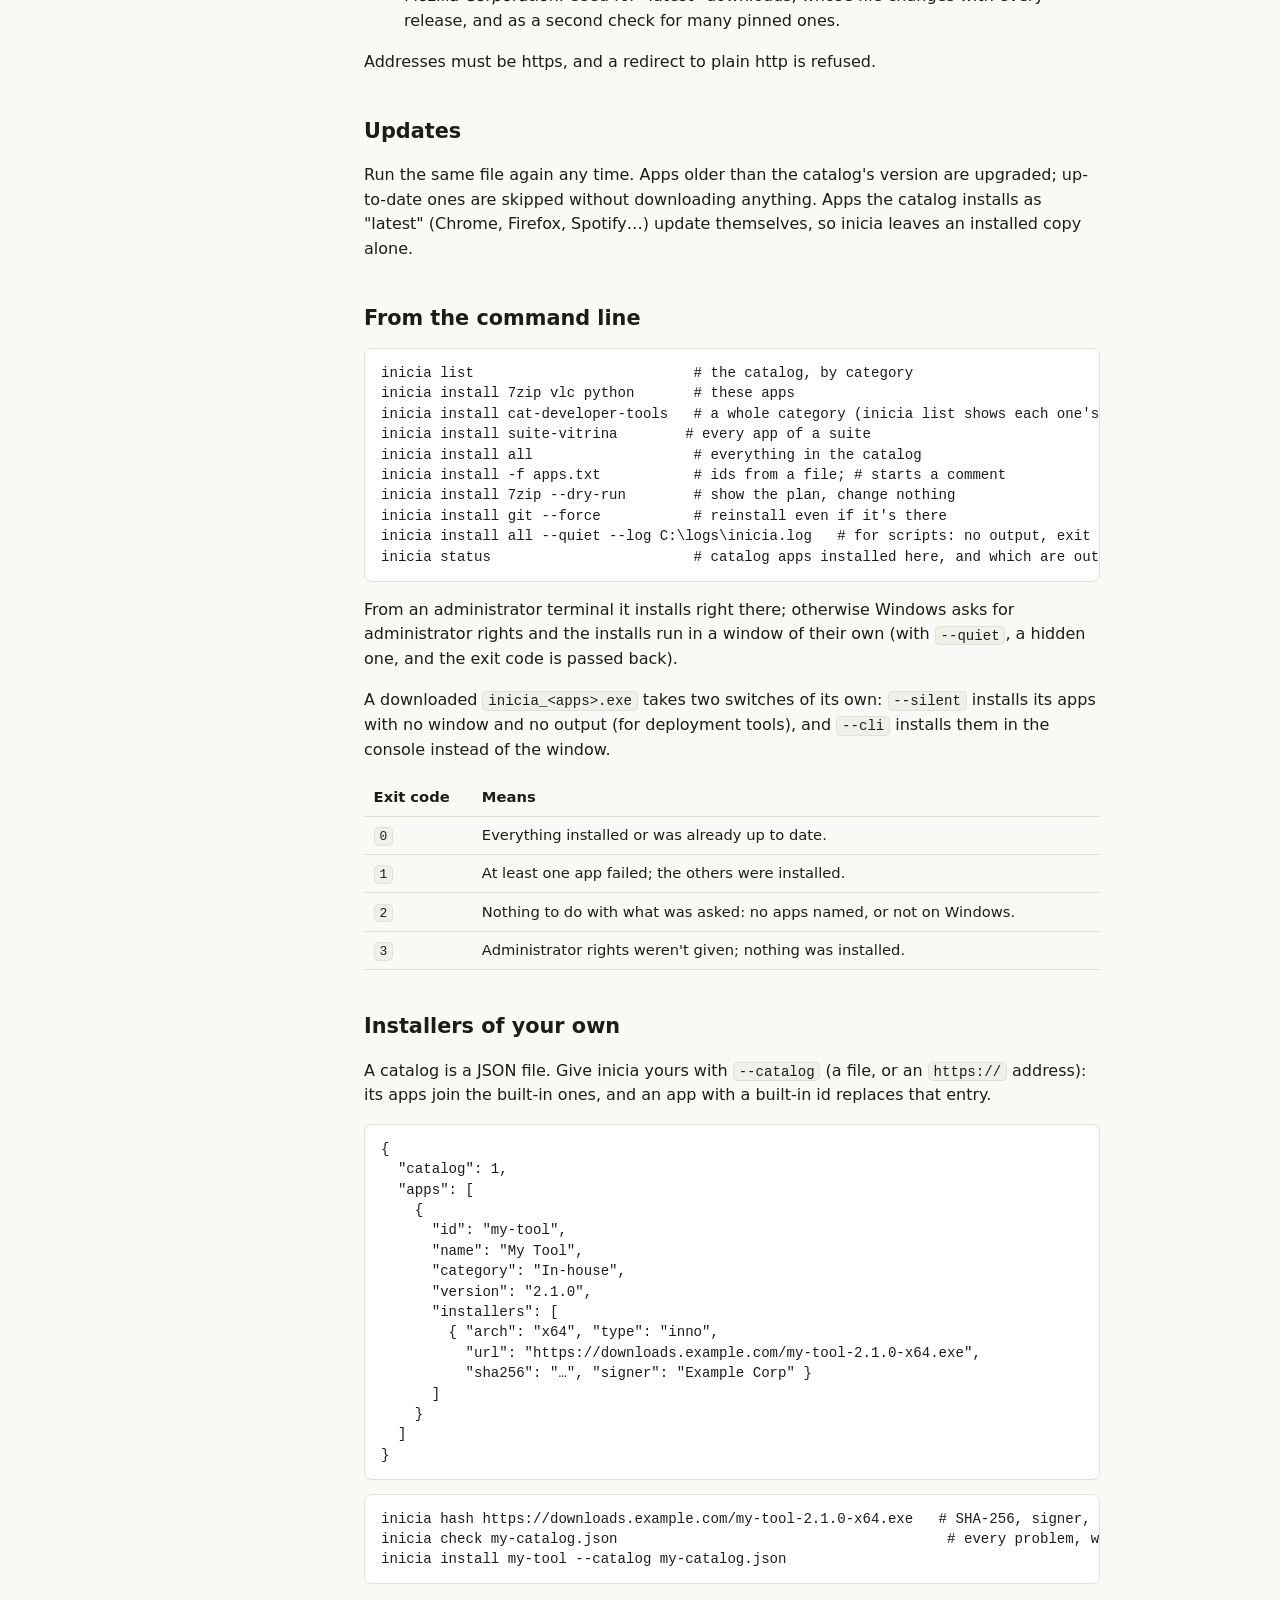
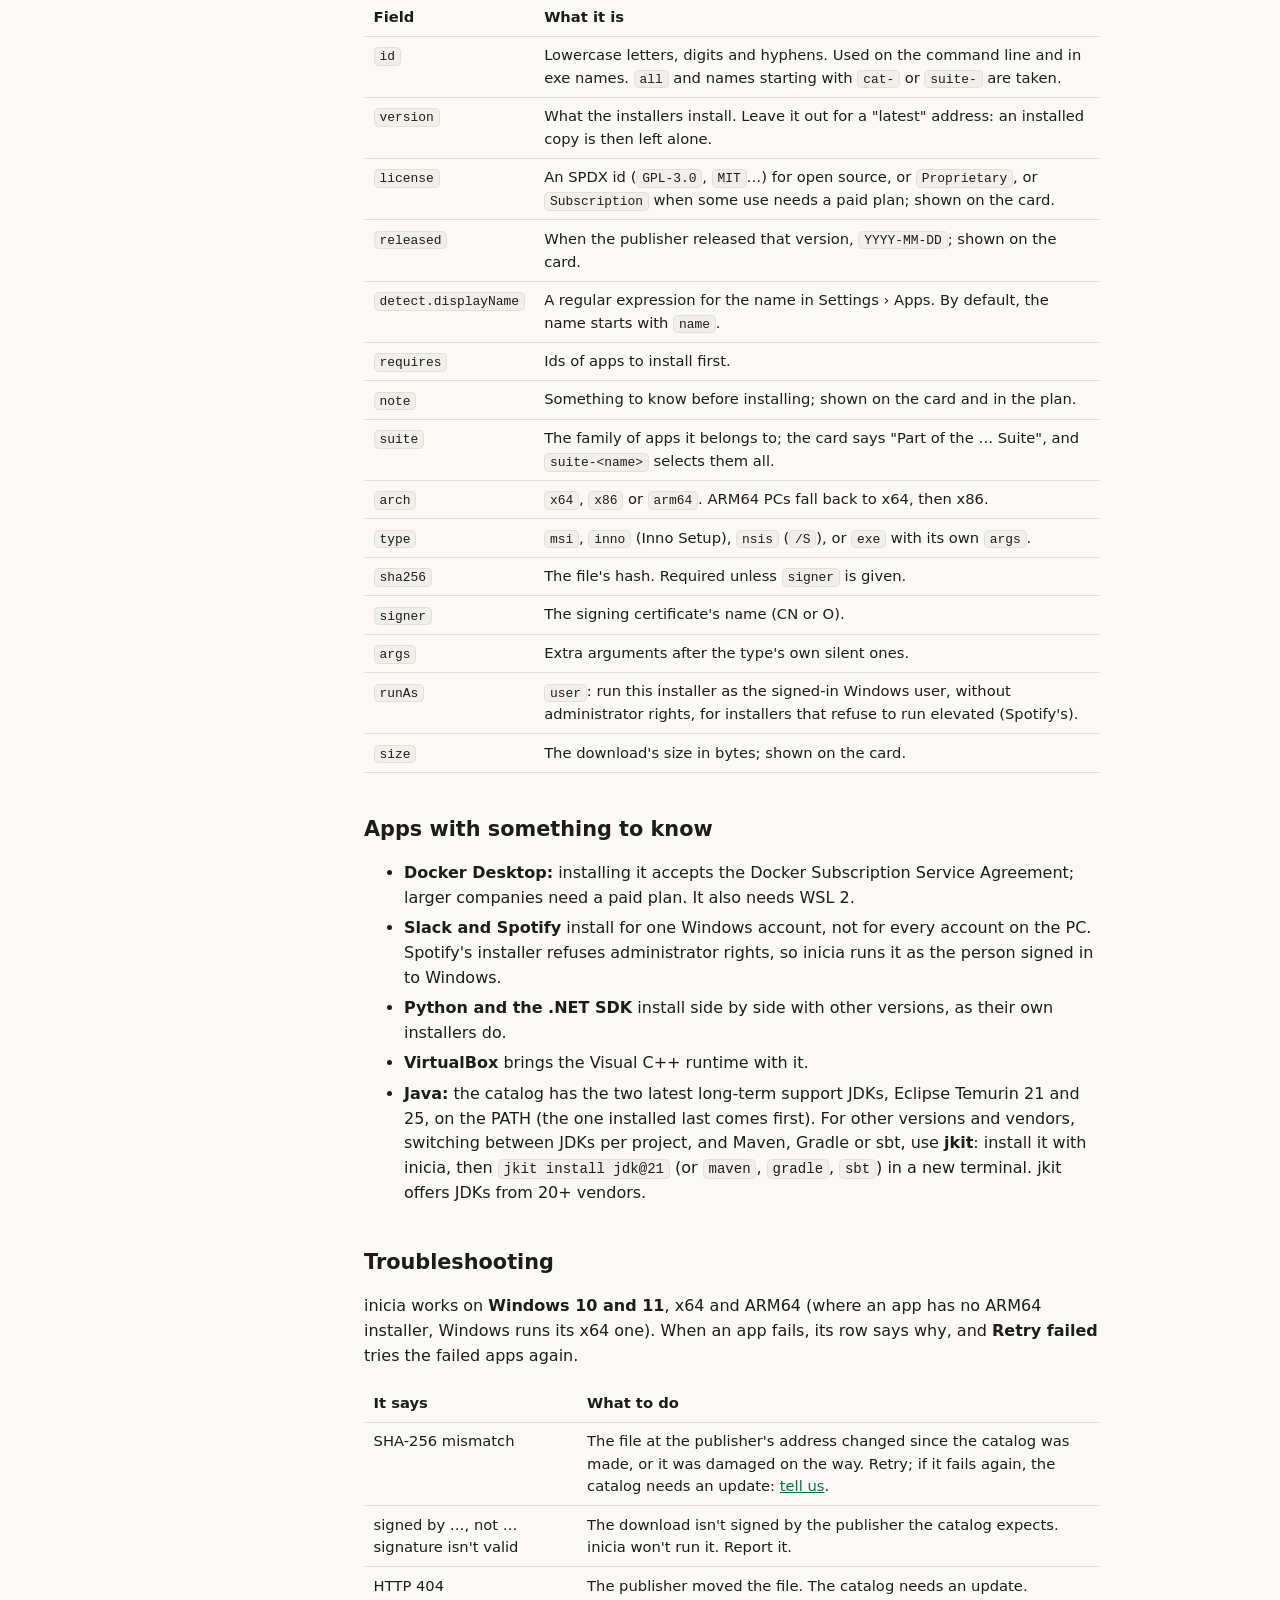
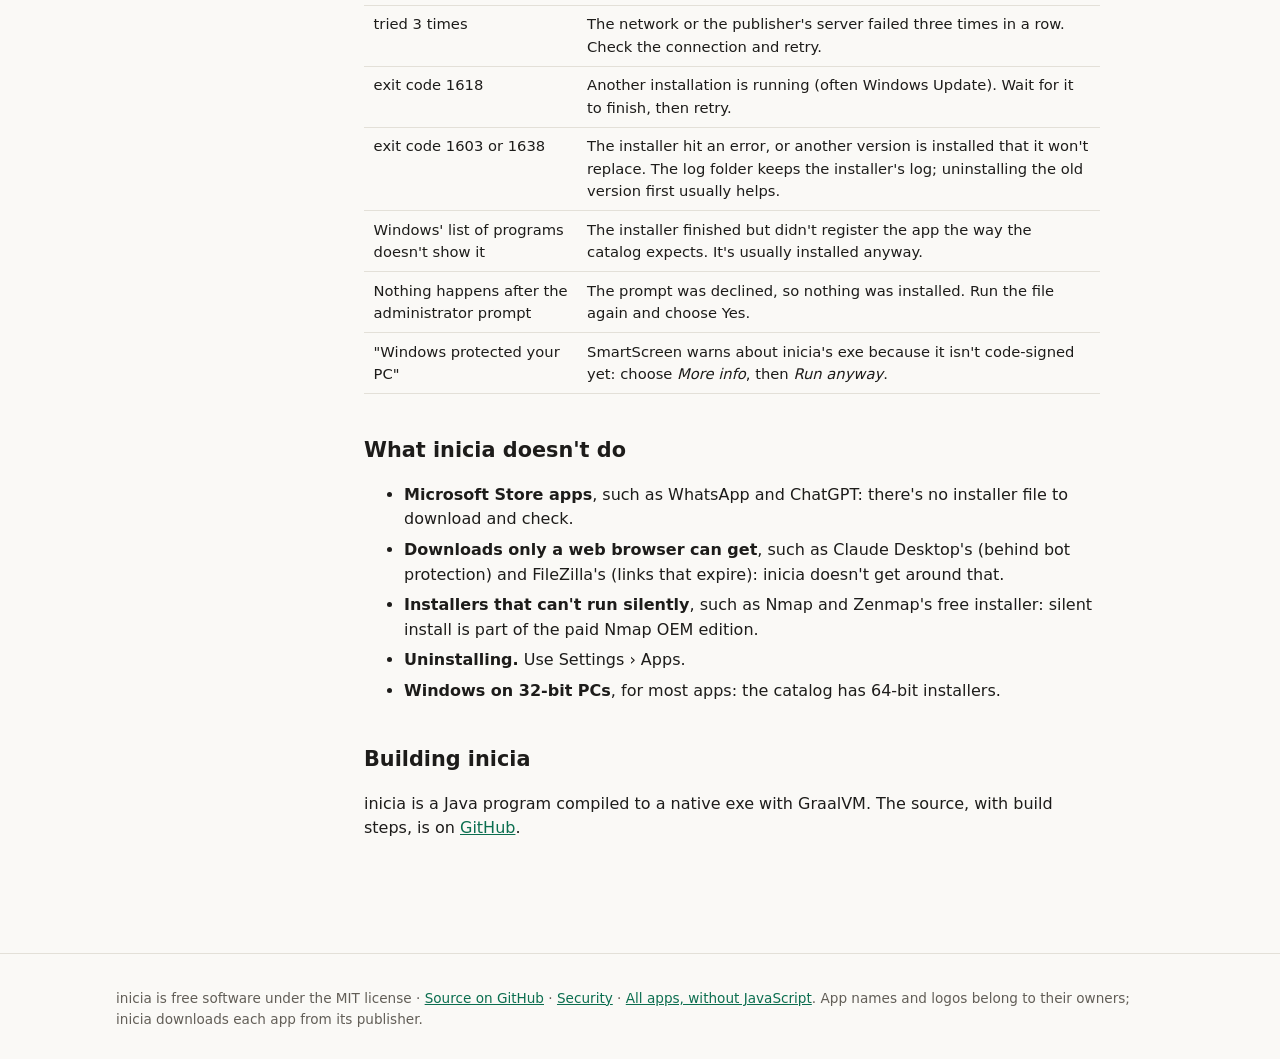
==== commit 21e16c70: "Run Spotify's installer as the signed-in user Spotify's installer refuses to run with administrator " ====
--- a/web/docs.html
+++ b/web/docs.html
@@ -177,6 +177,7 @@
               <tr><td><code>sha256</code></td><td>The file's hash. Required unless <code>signer</code> is given.</td></tr>
               <tr><td><code>signer</code></td><td>The signing certificate's name (CN or O).</td></tr>
               <tr><td><code>args</code></td><td>Extra arguments after the type's own silent ones.</td></tr>
+              <tr><td><code>runAs</code></td><td><code>user</code>: run this installer as the signed-in Windows user, without administrator rights, for installers that refuse to run elevated (Spotify's).</td></tr>
               <tr><td><code>size</code></td><td>The download's size in bytes; shown on the card.</td></tr>
             </tbody>
           </table>
@@ -185,8 +186,9 @@
           <ul>
             <li><strong>Docker Desktop:</strong> installing it accepts the Docker Subscription
               Service Agreement; larger companies need a paid plan. It also needs WSL 2.</li>
-            <li><strong>Slack and Spotify</strong> install for the Windows account that runs
-              inicia, not for every account on the PC.</li>
+            <li><strong>Slack and Spotify</strong> install for one Windows account, not for every
+              account on the PC. Spotify's installer refuses administrator rights, so inicia runs it
+              as the person signed in to Windows.</li>
             <li><strong>Python and the .NET SDK</strong> install side by side with other versions,
               as their own installers do.</li>
             <li><strong>VirtualBox</strong> brings the Visual C++ runtime with it.</li>
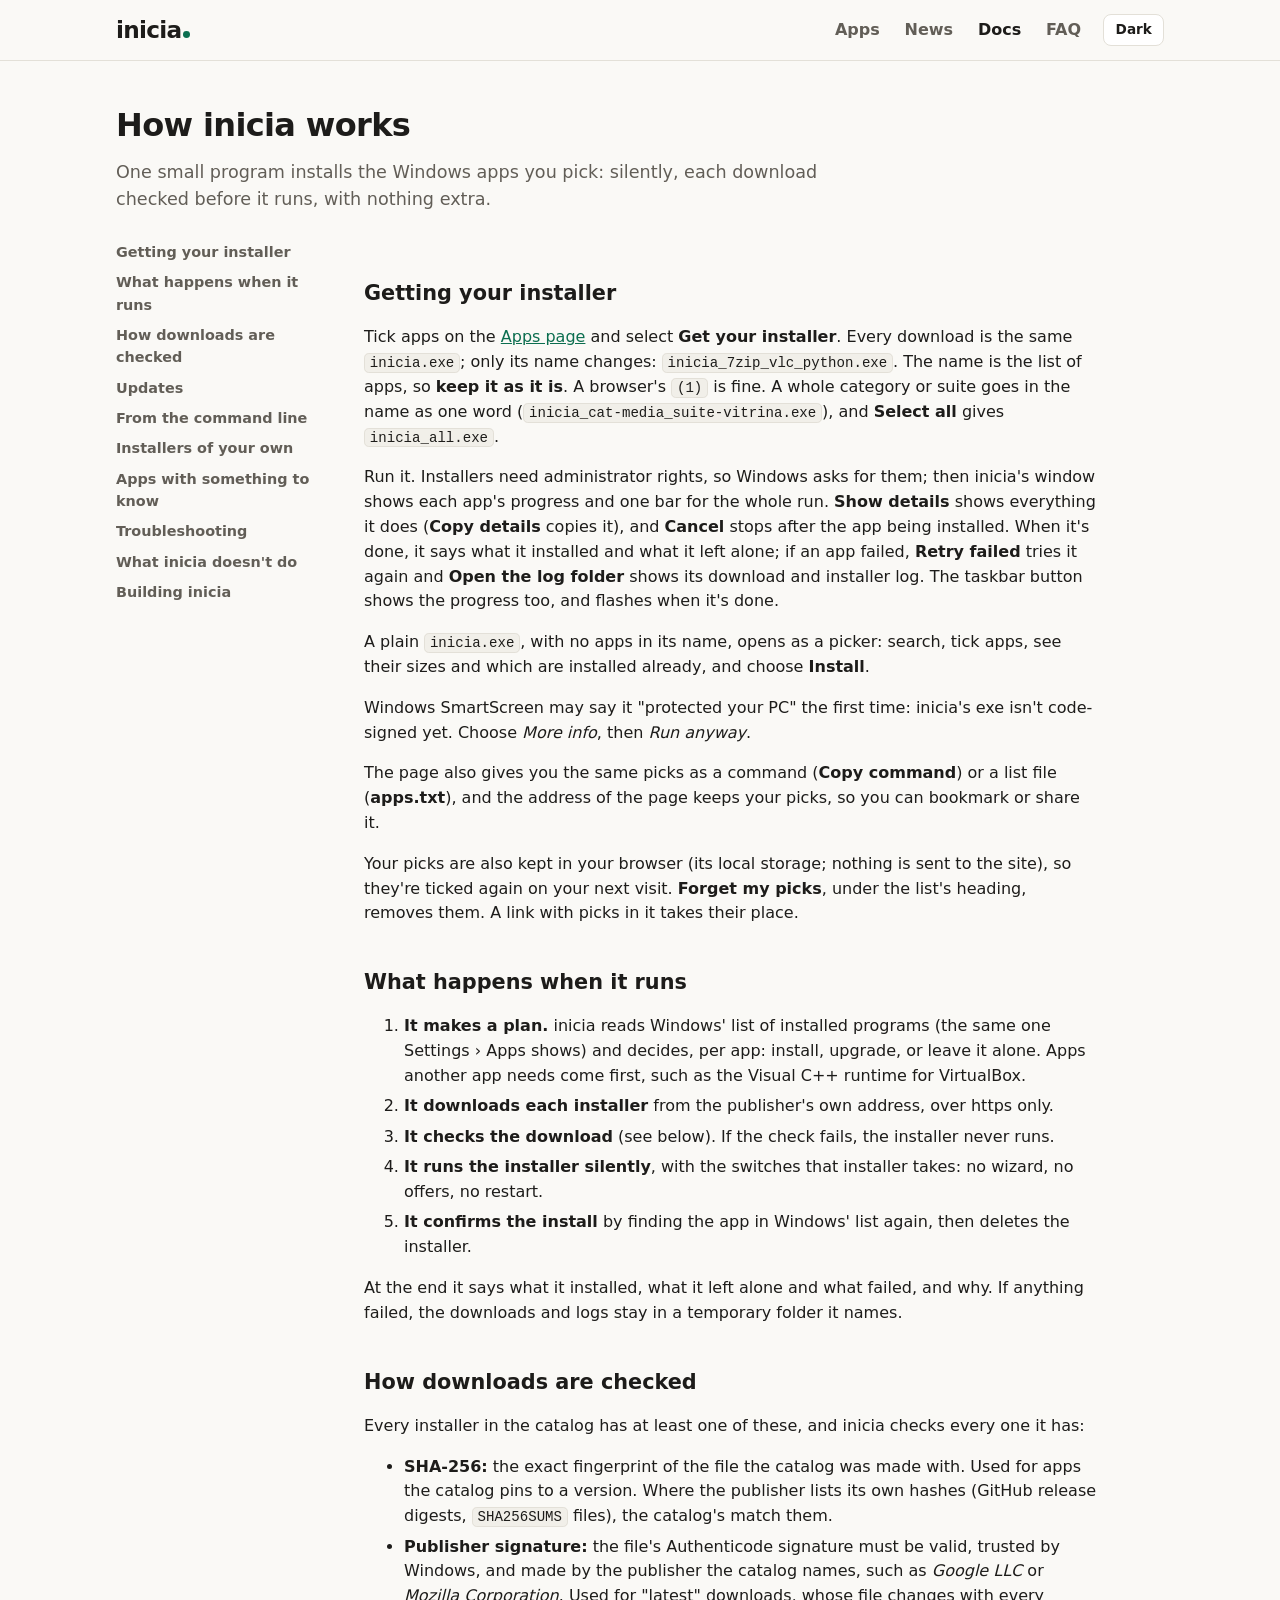
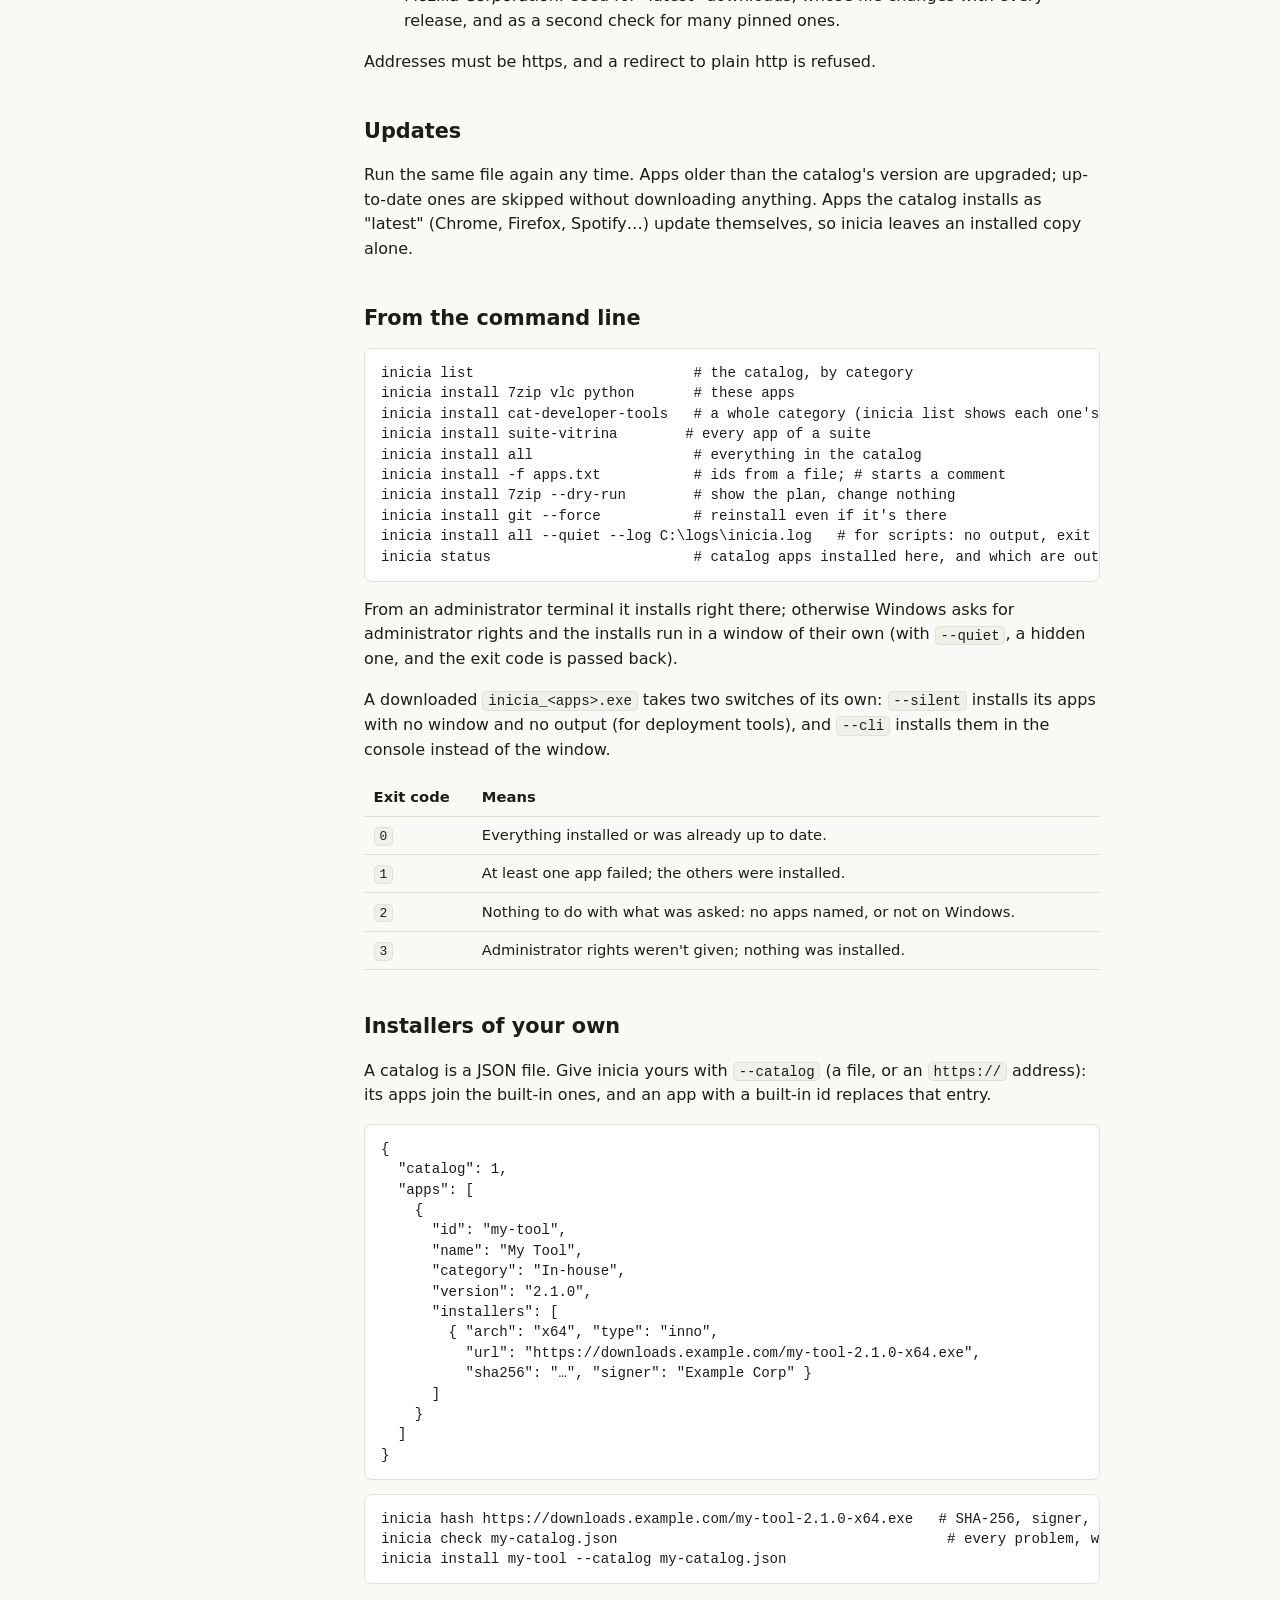
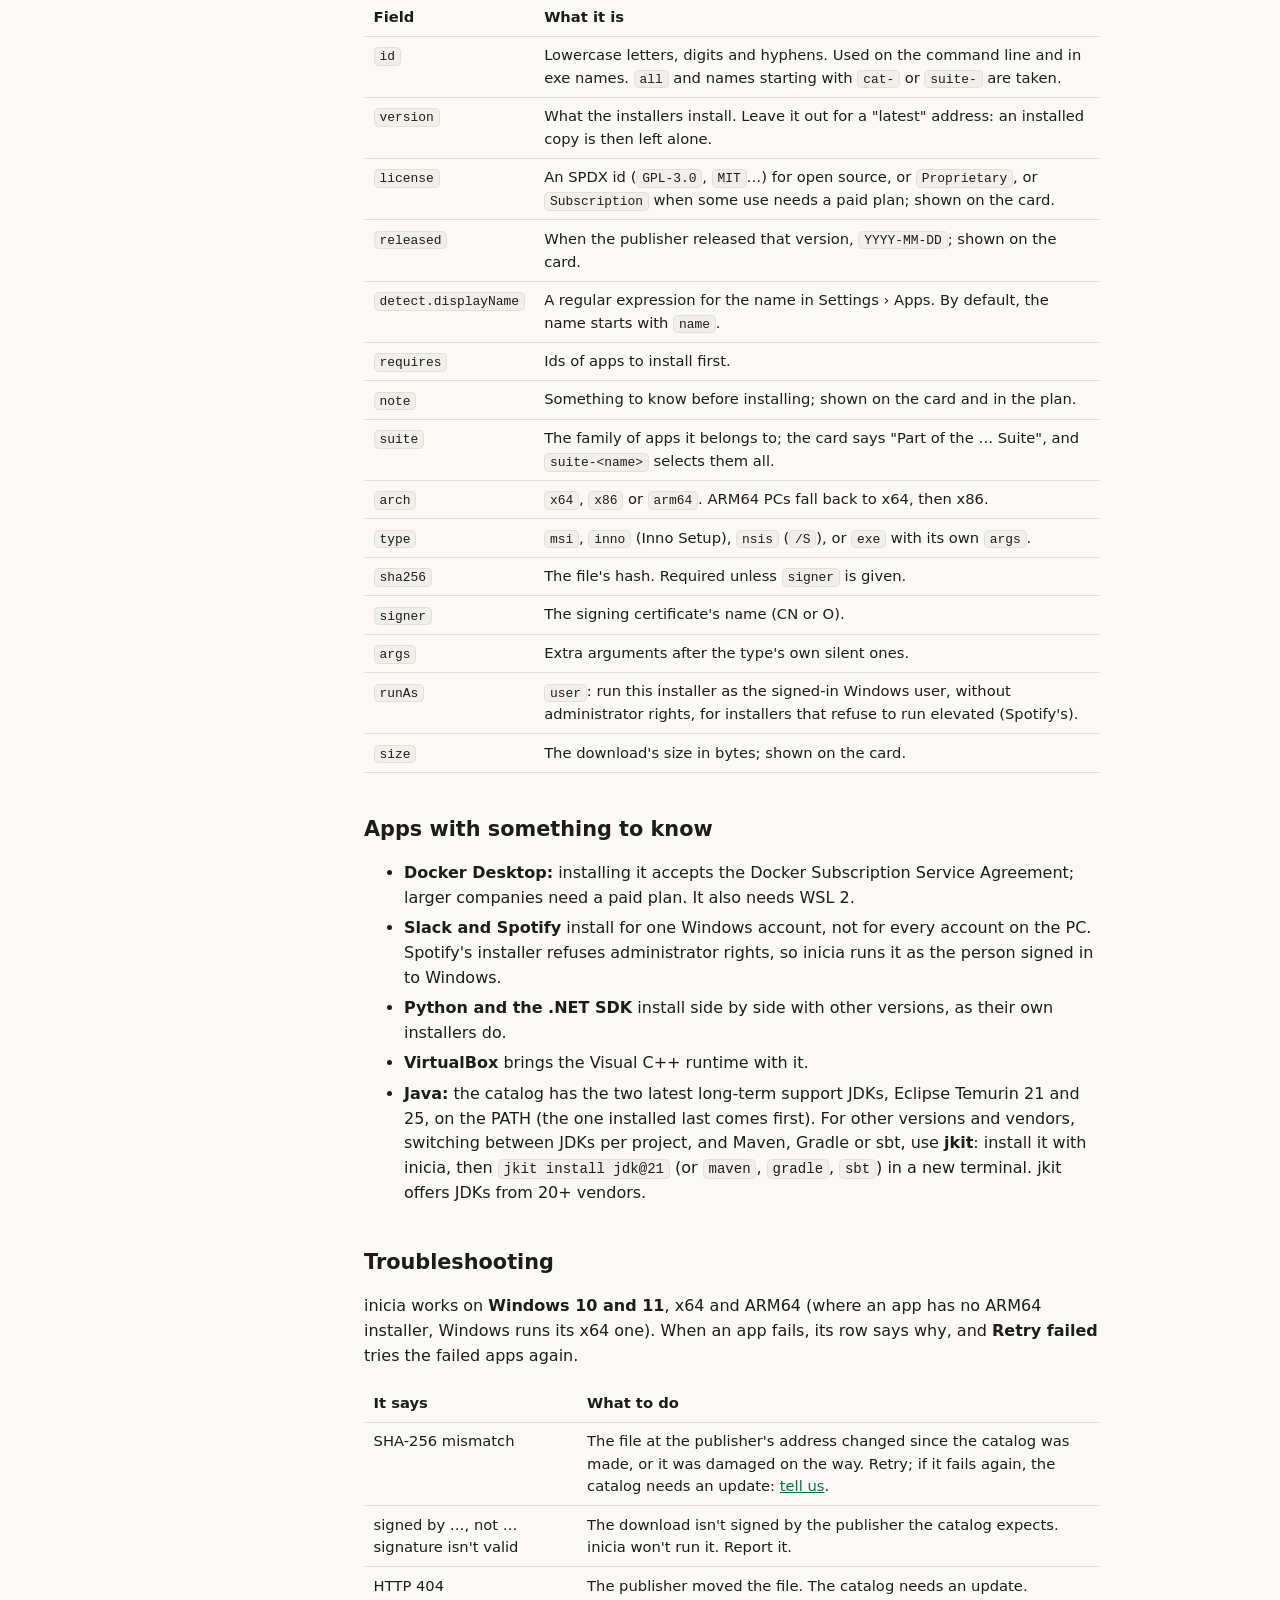
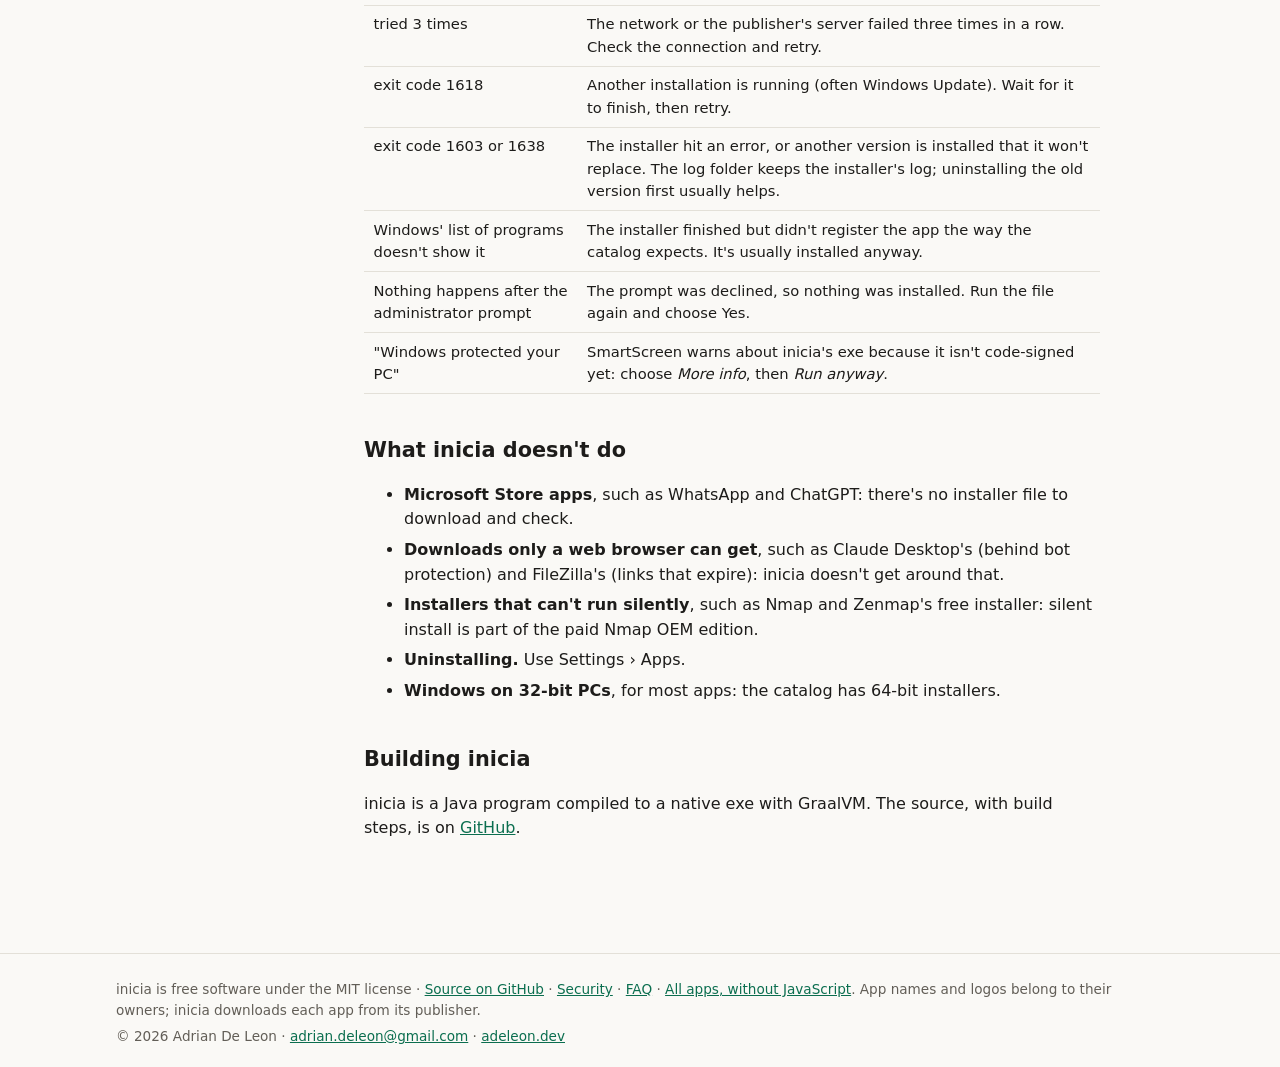
==== commit 91db9f1f: "Add an FAQ page, and the author's name, email and site to the footer faq.html answers 19 questions i" ====
--- a/web/docs.html
+++ b/web/docs.html
@@ -17,6 +17,7 @@
         <a href="./">Apps</a>
         <a href="news.html">News</a>
         <a href="docs.html" aria-current="page">Docs</a>
+        <a href="faq.html">FAQ</a>
         <button type="button" class="theme-toggle" data-theme-toggle aria-label="Switch to dark theme">Dark</button>
       </nav>
     </div>
@@ -254,8 +255,11 @@
     <div class="wrap">
       <p>inicia is free software under the MIT license ·
         <a href="https://github.com/adriandeleon/inicia">Source on GitHub</a> ·
-        <a href="security.html">Security</a> · <a href="apps.html">All apps, without JavaScript</a>.
+        <a href="security.html">Security</a> · <a href="faq.html">FAQ</a> · <a href="apps.html">All apps, without JavaScript</a>.
         App names and logos belong to their owners; inicia downloads each app from its publisher.</p>
+      <p class="copyright">© 2026 Adrian De Leon ·
+        <a href="mailto:adrian.deleon@gmail.com">adrian.deleon@gmail.com</a> ·
+        <a href="https://adeleon.dev">adeleon.dev</a></p>
     </div>
   </footer>
 </body>
--- a/web/site.css
+++ b/web/site.css
@@ -646,3 +646,17 @@
 .license-open { color: var(--accent); border-color: color-mix(in srgb, var(--accent) 35%, transparent); }
 .license-subscription { color: var(--warn); border-color: color-mix(in srgb, var(--warn) 40%, transparent); }
 .apps.compact .license { display: none; }
+
+.site-footer p { margin: 0.3rem 0; }
+.site-footer .copyright { color: var(--muted); }
+
+/* FAQ: one question per disclosure */
+.faq details {
+  border-bottom: 1px solid var(--line);
+  padding: 0.85rem 0;
+}
+.faq details:first-of-type { border-top: 1px solid var(--line); }
+.faq summary { cursor: pointer; font-weight: 620; font-size: 1.02rem; }
+.faq summary:focus-visible { outline: 2px solid var(--focus); outline-offset: 3px; }
+.faq details p, .faq details ul { margin: 0.6rem 0 0.2rem; }
+.faq h2 { margin-top: 2.2rem; }
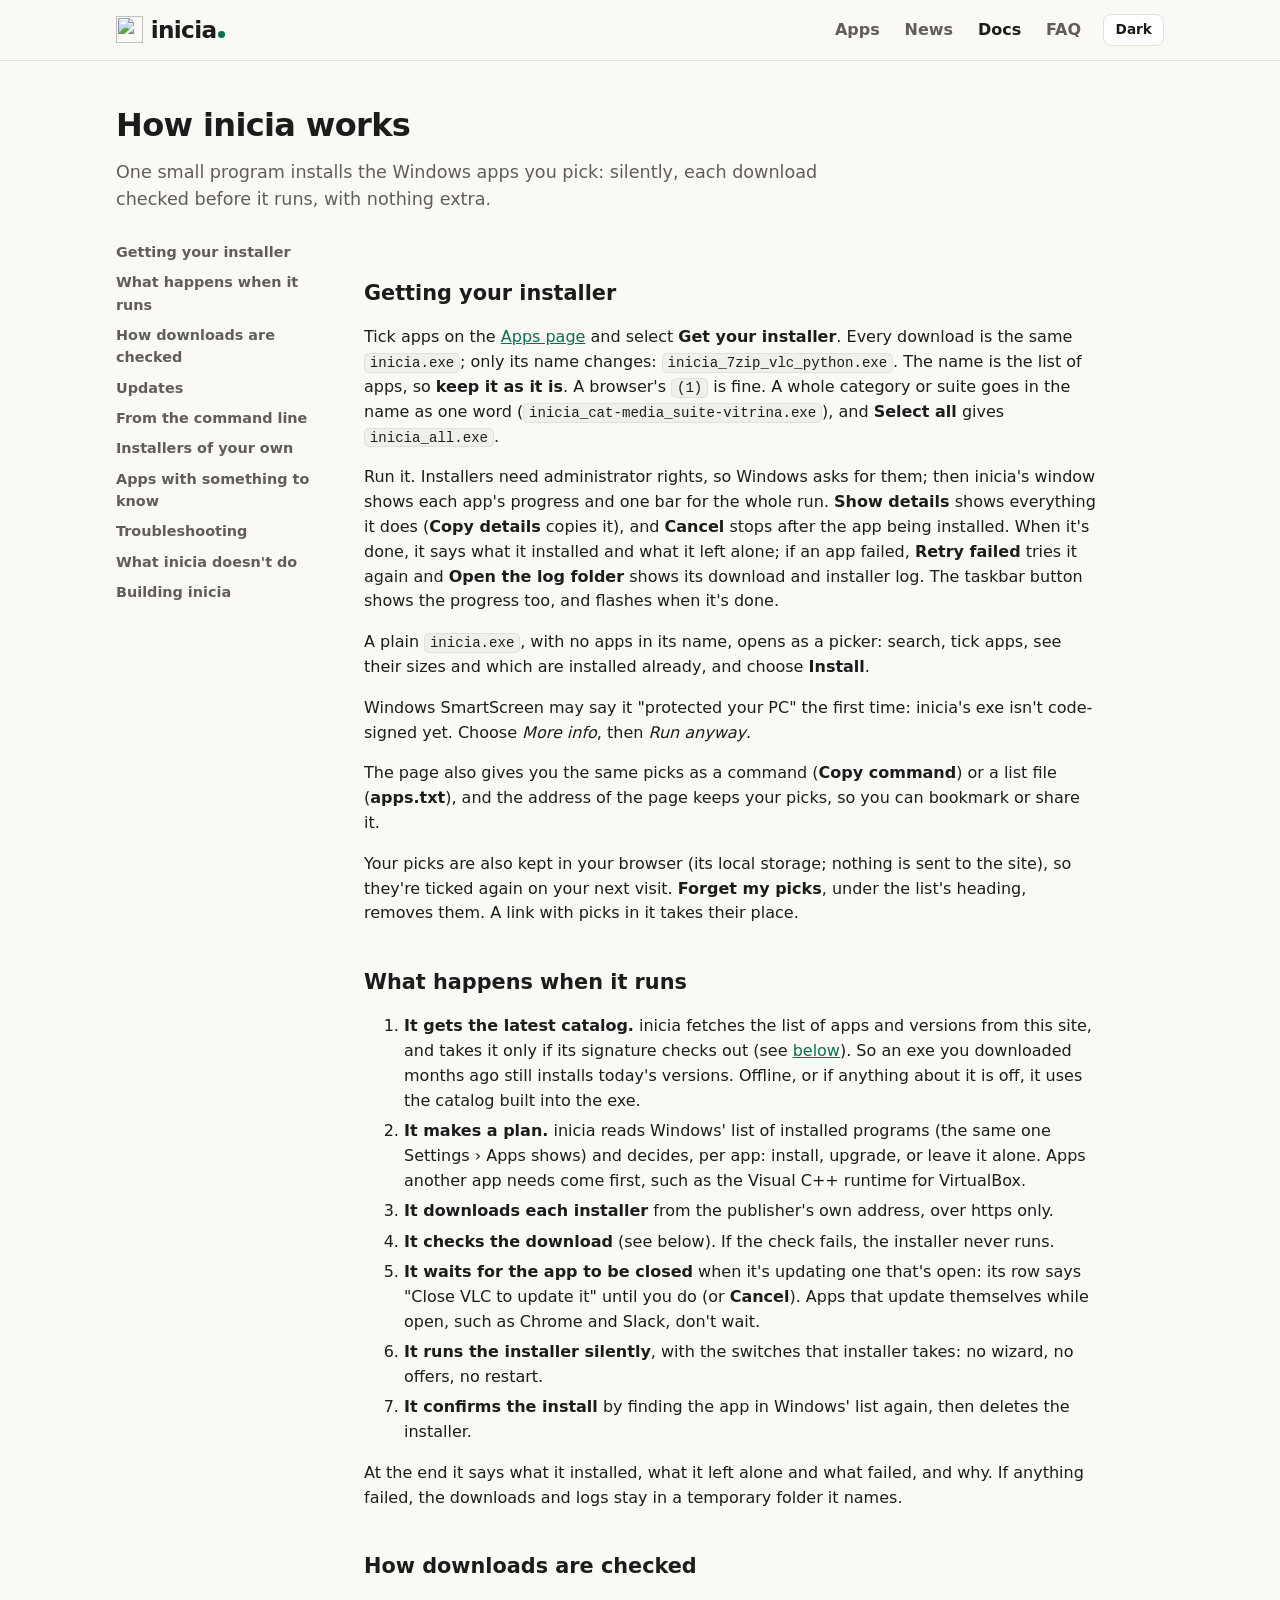
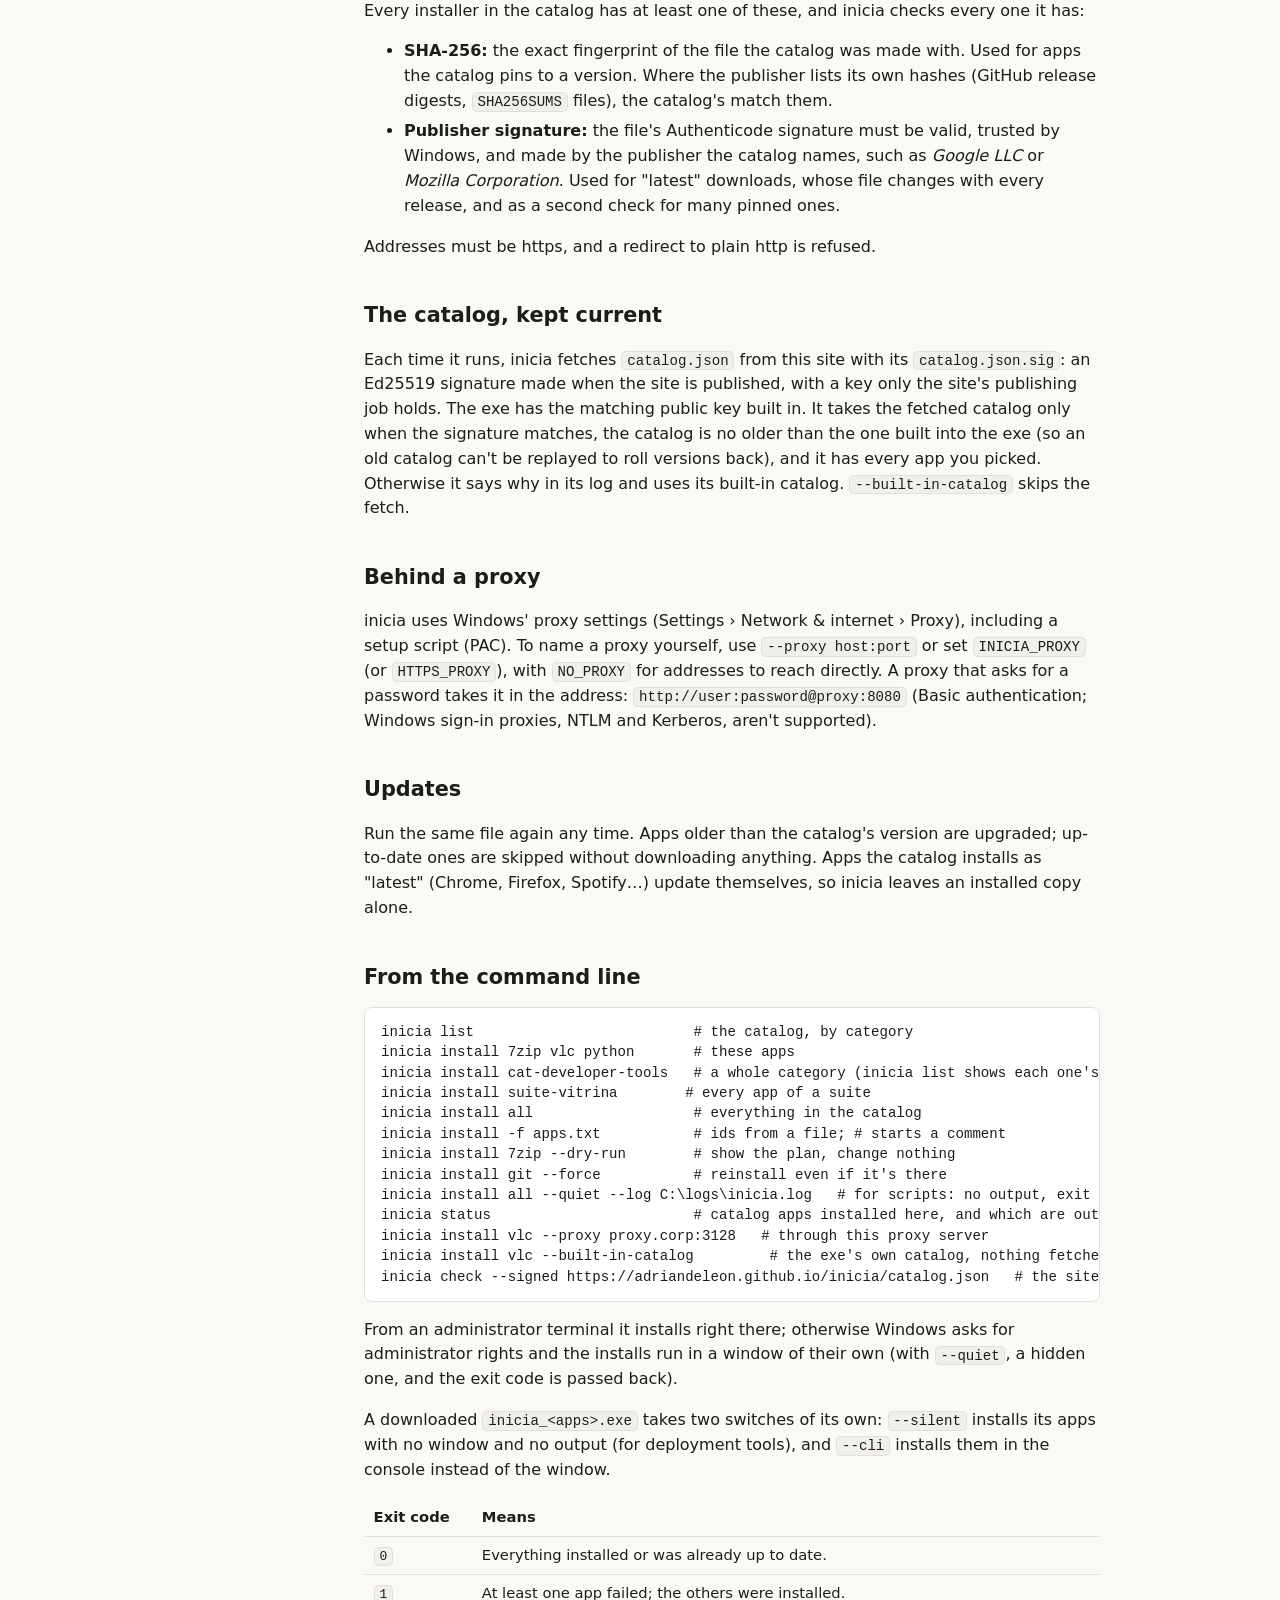
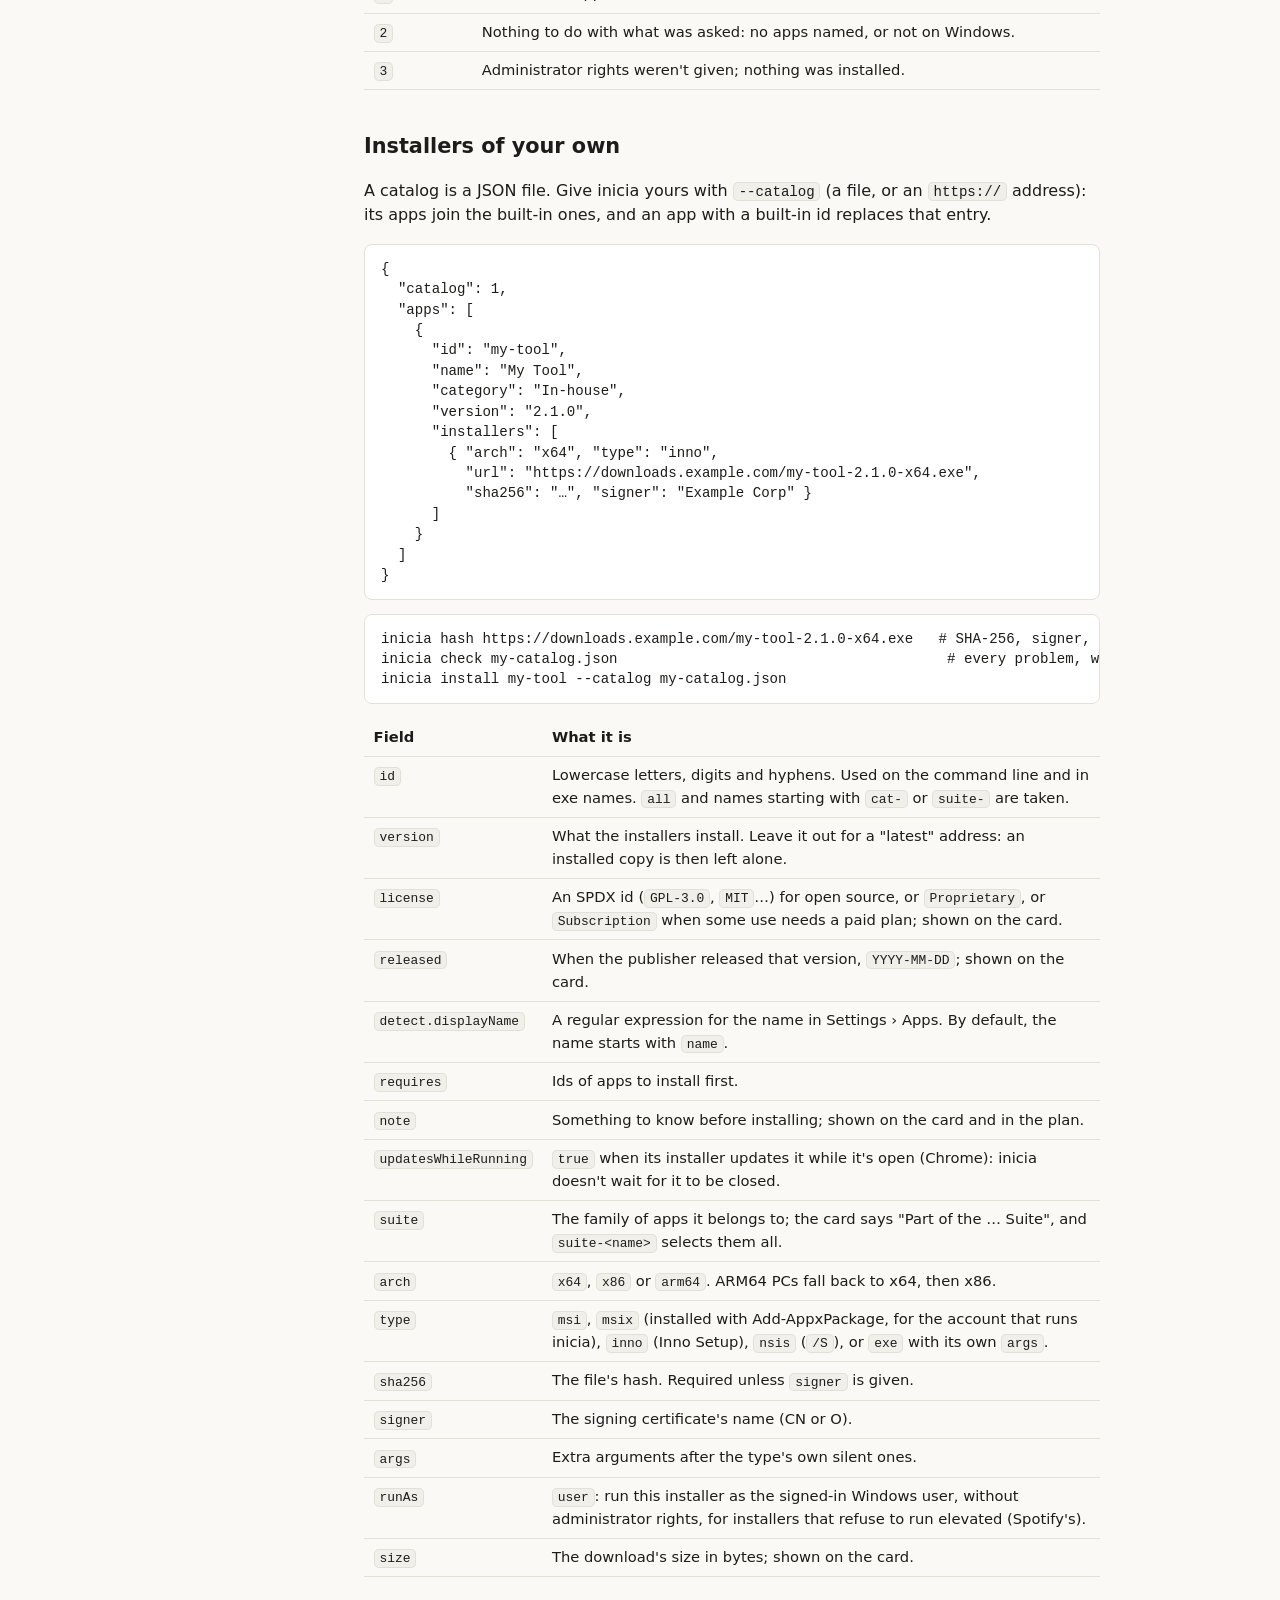
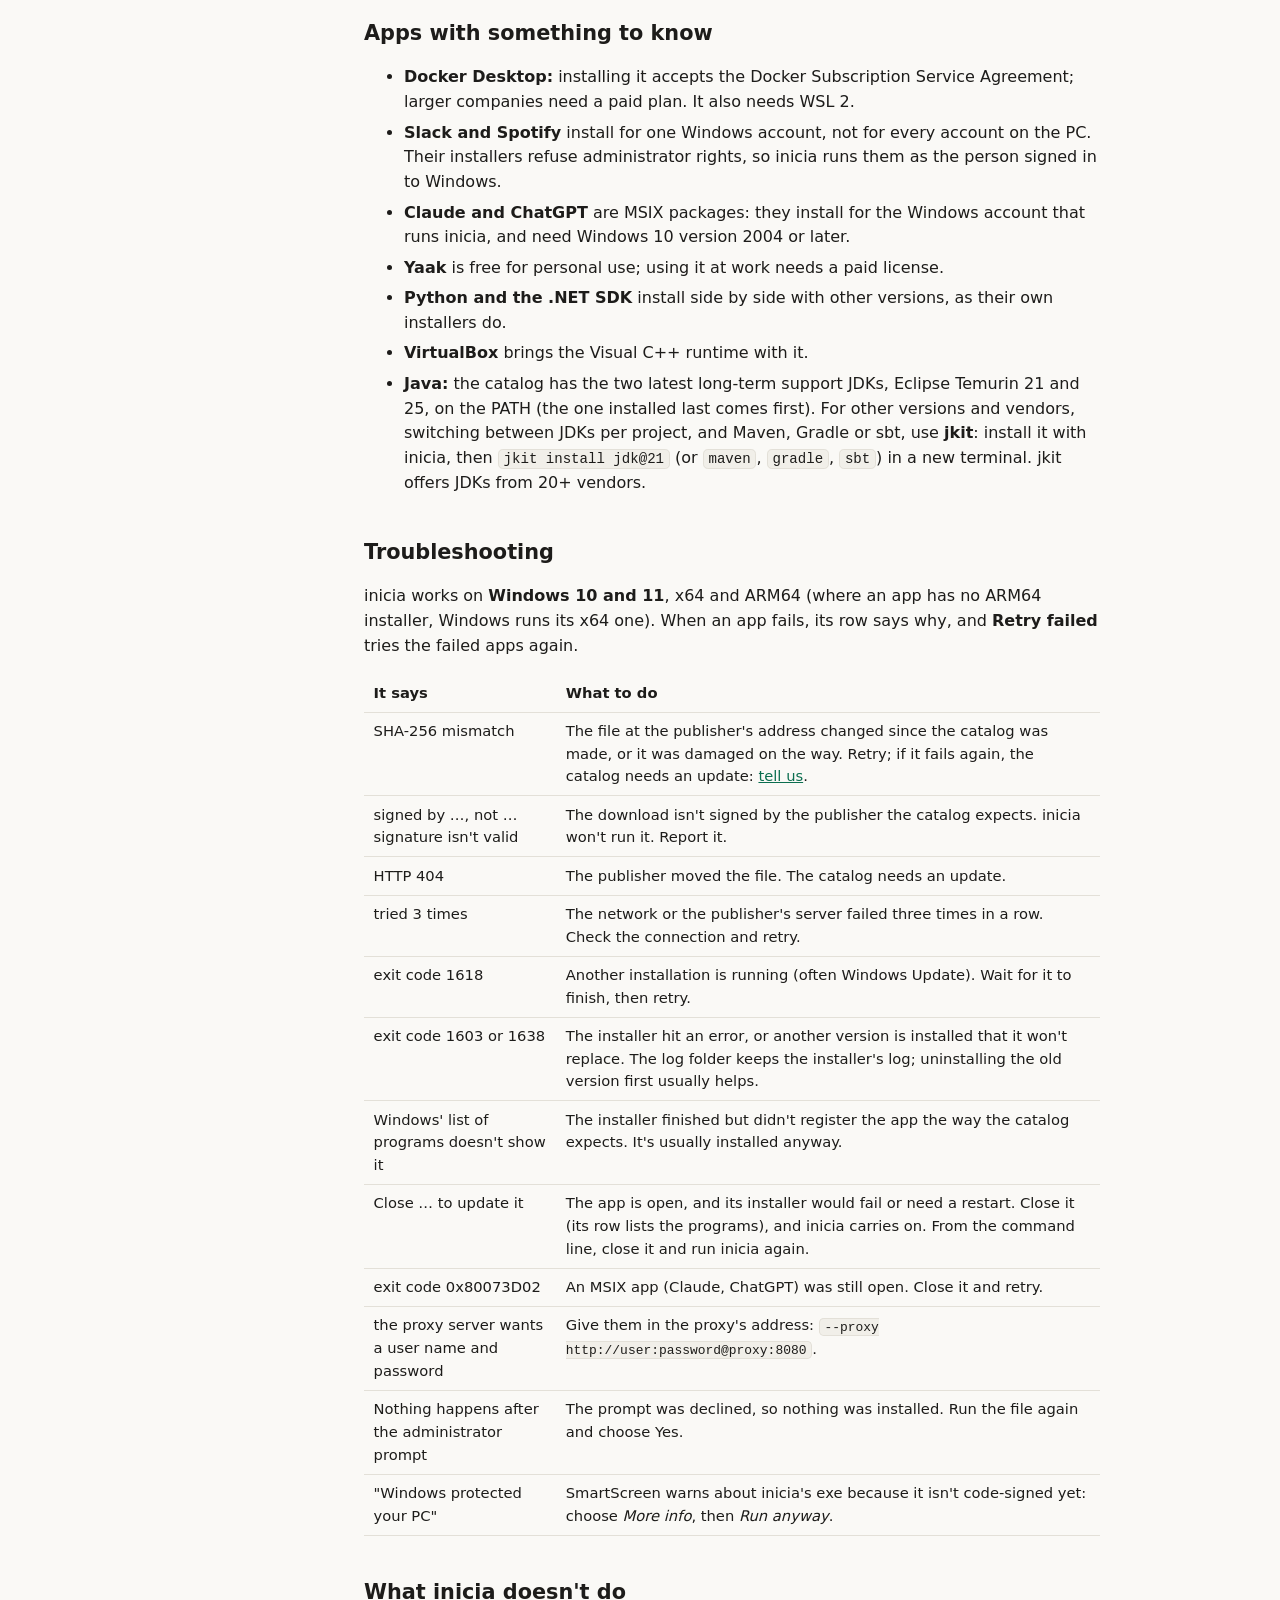
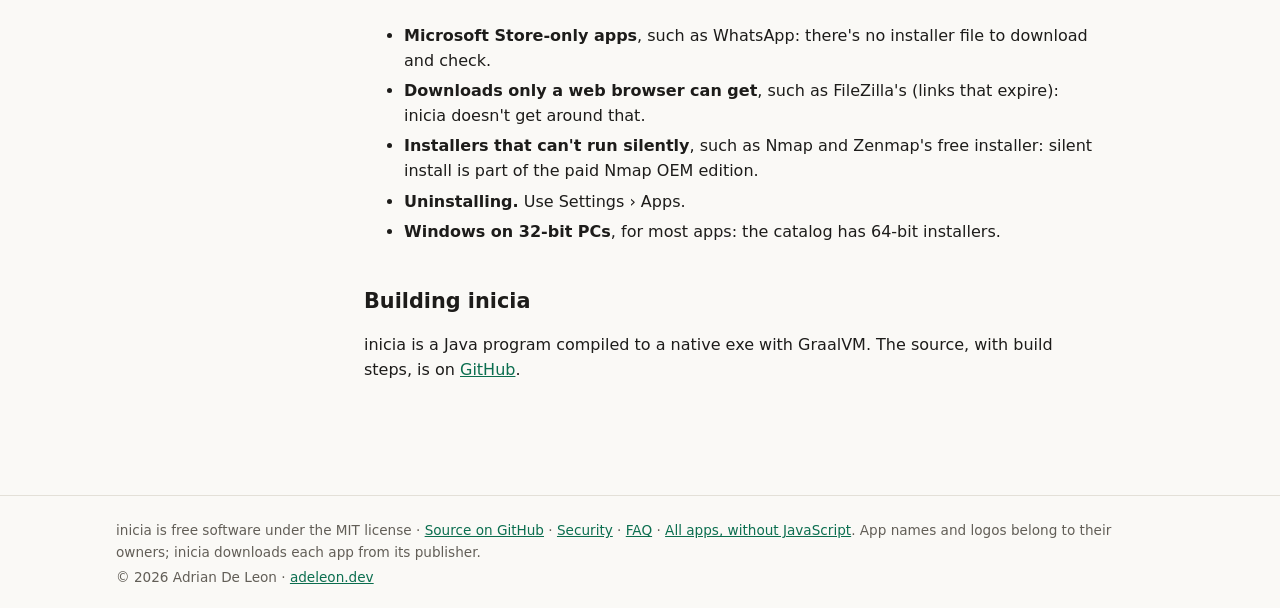
==== commit 14b53341: "Add Claude, ChatGPT and Yaak; fetch a signed catalog; proxy support; an icon Apps: - Claude and Chat" ====
--- a/web/docs.html
+++ b/web/docs.html
@@ -6,13 +6,16 @@
   <title>Docs · inicia</title>
   <meta name="description" content="How inicia picks, checks and installs Windows apps, and how to add installers of your own.">
   <script src="theme.js"></script>
+  <link rel="icon" href="favicon.ico" sizes="32x32">
+  <link rel="icon" href="favicon.svg" type="image/svg+xml">
+  <link rel="apple-touch-icon" href="apple-touch-icon.png">
   <link rel="stylesheet" href="site.css">
   <link rel="alternate" type="application/atom+xml" title="inicia news" href="feed.xml">
 </head>
 <body>
   <header class="site-header">
     <div class="wrap header-inner">
-      <a class="wordmark" href="./">inicia</a>
+      <a class="wordmark" href="./"><img src="favicon.svg" alt="" width="28" height="28">inicia</a>
       <nav aria-label="Site">
         <a href="./">Apps</a>
         <a href="news.html">News</a>
@@ -74,6 +77,11 @@
 
           <h2 id="run">What happens when it runs</h2>
           <ol>
+            <li><strong>It gets the latest catalog.</strong> inicia fetches the list of apps and
+              versions from this site, and takes it only if its signature checks out (see
+              <a href="#catalog">below</a>). So an exe you downloaded months ago still installs
+              today's versions. Offline, or if anything about it is off, it uses the catalog built
+              into the exe.</li>
             <li><strong>It makes a plan.</strong> inicia reads Windows' list of installed programs
               (the same one Settings › Apps shows) and decides, per app: install, upgrade, or leave
               it alone. Apps another app needs come first, such as the Visual C++ runtime for
@@ -82,6 +90,9 @@
               https only.</li>
             <li><strong>It checks the download</strong> (see below). If the check fails, the
               installer never runs.</li>
+            <li><strong>It waits for the app to be closed</strong> when it's updating one that's
+              open: its row says "Close VLC to update it" until you do (or <strong>Cancel</strong>).
+              Apps that update themselves while open, such as Chrome and Slack, don't wait.</li>
             <li><strong>It runs the installer silently</strong>, with the switches that installer
               takes: no wizard, no offers, no restart.</li>
             <li><strong>It confirms the install</strong> by finding the app in Windows' list again,
@@ -106,6 +117,24 @@
           </ul>
           <p>Addresses must be https, and a redirect to plain http is refused.</p>
 
+          <h2 id="catalog">The catalog, kept current</h2>
+          <p>Each time it runs, inicia fetches <code>catalog.json</code> from this site with its
+            <code>catalog.json.sig</code>: an Ed25519 signature made when the site is published,
+            with a key only the site's publishing job holds. The exe has the matching public key
+            built in. It takes the fetched catalog only when the signature matches, the catalog is
+            no older than the one built into the exe (so an old catalog can't be replayed to roll
+            versions back), and it has every app you picked. Otherwise it says why in its log and
+            uses its built-in catalog. <code>--built-in-catalog</code> skips the fetch.</p>
+
+          <h2 id="proxy">Behind a proxy</h2>
+          <p>inicia uses Windows' proxy settings (Settings › Network &amp; internet › Proxy),
+            including a setup script (PAC). To name a proxy yourself, use
+            <code>--proxy host:port</code> or set <code>INICIA_PROXY</code> (or
+            <code>HTTPS_PROXY</code>), with <code>NO_PROXY</code> for addresses to reach directly.
+            A proxy that asks for a password takes it in the address:
+            <code>http://user:password@proxy:8080</code> (Basic authentication; Windows sign-in
+            proxies, NTLM and Kerberos, aren't supported).</p>
+
           <h2 id="updates">Updates</h2>
           <p>Run the same file again any time. Apps older than the catalog's version are
             upgraded; up-to-date ones are skipped without downloading anything. Apps the catalog
@@ -122,7 +151,10 @@
 inicia install 7zip --dry-run        # show the plan, change nothing
 inicia install git --force           # reinstall even if it's there
 inicia install all --quiet --log C:\logs\inicia.log   # for scripts: no output, exit code 0 when all went well
-inicia status                        # catalog apps installed here, and which are out of date</code></pre>
+inicia status                        # catalog apps installed here, and which are out of date
+inicia install vlc --proxy proxy.corp:3128   # through this proxy server
+inicia install vlc --built-in-catalog         # the exe's own catalog, nothing fetched
+inicia check --signed https://adriandeleon.github.io/inicia/catalog.json   # the site's catalog and its signature</code></pre>
           <p>From an administrator terminal it installs right there; otherwise Windows asks for
             administrator rights and the installs run in a window of their own (with
             <code>--quiet</code>, a hidden one, and the exit code is passed back).</p>
@@ -172,9 +204,10 @@
               <tr><td><code>detect.displayName</code></td><td>A regular expression for the name in Settings › Apps. By default, the name starts with <code>name</code>.</td></tr>
               <tr><td><code>requires</code></td><td>Ids of apps to install first.</td></tr>
               <tr><td><code>note</code></td><td>Something to know before installing; shown on the card and in the plan.</td></tr>
+              <tr><td><code>updatesWhileRunning</code></td><td><code>true</code> when its installer updates it while it's open (Chrome): inicia doesn't wait for it to be closed.</td></tr>
               <tr><td><code>suite</code></td><td>The family of apps it belongs to; the card says "Part of the … Suite", and <code>suite-&lt;name&gt;</code> selects them all.</td></tr>
               <tr><td><code>arch</code></td><td><code>x64</code>, <code>x86</code> or <code>arm64</code>. ARM64 PCs fall back to x64, then x86.</td></tr>
-              <tr><td><code>type</code></td><td><code>msi</code>, <code>inno</code> (Inno Setup), <code>nsis</code> (<code>/S</code>), or <code>exe</code> with its own <code>args</code>.</td></tr>
+              <tr><td><code>type</code></td><td><code>msi</code>, <code>msix</code> (installed with Add-AppxPackage, for the account that runs inicia), <code>inno</code> (Inno Setup), <code>nsis</code> (<code>/S</code>), or <code>exe</code> with its own <code>args</code>.</td></tr>
               <tr><td><code>sha256</code></td><td>The file's hash. Required unless <code>signer</code> is given.</td></tr>
               <tr><td><code>signer</code></td><td>The signing certificate's name (CN or O).</td></tr>
               <tr><td><code>args</code></td><td>Extra arguments after the type's own silent ones.</td></tr>
@@ -188,8 +221,12 @@
             <li><strong>Docker Desktop:</strong> installing it accepts the Docker Subscription
               Service Agreement; larger companies need a paid plan. It also needs WSL 2.</li>
             <li><strong>Slack and Spotify</strong> install for one Windows account, not for every
-              account on the PC. Spotify's installer refuses administrator rights, so inicia runs it
+              account on the PC. Their installers refuse administrator rights, so inicia runs them
               as the person signed in to Windows.</li>
+            <li><strong>Claude and ChatGPT</strong> are MSIX packages: they install for the
+              Windows account that runs inicia, and need Windows 10 version 2004 or later.</li>
+            <li><strong>Yaak</strong> is free for personal use; using it at work needs a paid
+              license.</li>
             <li><strong>Python and the .NET SDK</strong> install side by side with other versions,
               as their own installers do.</li>
             <li><strong>VirtualBox</strong> brings the Visual C++ runtime with it.</li>
@@ -223,6 +260,13 @@
                 uninstalling the old version first usually helps.</td></tr>
               <tr><td>Windows' list of programs doesn't show it</td><td>The installer finished but
                 didn't register the app the way the catalog expects. It's usually installed anyway.</td></tr>
+              <tr><td>Close … to update it</td><td>The app is open, and its installer would fail or
+                need a restart. Close it (its row lists the programs), and inicia carries on. From
+                the command line, close it and run inicia again.</td></tr>
+              <tr><td>exit code 0x80073D02</td><td>An MSIX app (Claude, ChatGPT) was still open.
+                Close it and retry.</td></tr>
+              <tr><td>the proxy server wants a user name and password</td><td>Give them in the
+                proxy's address: <code>--proxy http://user:password@proxy:8080</code>.</td></tr>
               <tr><td>Nothing happens after the administrator prompt</td><td>The prompt was declined,
                 so nothing was installed. Run the file again and choose Yes.</td></tr>
               <tr><td>"Windows protected your PC"</td><td>SmartScreen warns about inicia's exe
@@ -232,10 +276,10 @@
 
           <h2 id="limits">What inicia doesn't do</h2>
           <ul>
-            <li><strong>Microsoft Store apps</strong>, such as WhatsApp and ChatGPT: there's no
-              installer file to download and check.</li>
-            <li><strong>Downloads only a web browser can get</strong>, such as Claude Desktop's (behind bot
-              protection) and FileZilla's (links that expire): inicia doesn't get around that.</li>
+            <li><strong>Microsoft Store-only apps</strong>, such as WhatsApp: there's no installer
+              file to download and check.</li>
+            <li><strong>Downloads only a web browser can get</strong>, such as FileZilla's (links
+              that expire): inicia doesn't get around that.</li>
             <li><strong>Installers that can't run silently</strong>, such as Nmap and Zenmap's free
               installer: silent install is part of the paid Nmap OEM edition.</li>
             <li><strong>Uninstalling.</strong> Use Settings › Apps.</li>
@@ -258,7 +302,6 @@
         <a href="security.html">Security</a> · <a href="faq.html">FAQ</a> · <a href="apps.html">All apps, without JavaScript</a>.
         App names and logos belong to their owners; inicia downloads each app from its publisher.</p>
       <p class="copyright">© 2026 Adrian De Leon ·
-        <a href="mailto:adrian.deleon@gmail.com">adrian.deleon@gmail.com</a> ·
         <a href="https://adeleon.dev">adeleon.dev</a></p>
     </div>
   </footer>
--- a/web/site.css
+++ b/web/site.css
@@ -83,6 +83,13 @@
   text-decoration: none;
 }
 
+.wordmark img {
+  width: 1.15em;
+  height: 1.15em;
+  margin-right: 0.35em;
+  vertical-align: -0.22em;
+}
+
 .wordmark::after {
   content: "";
   display: inline-block;
